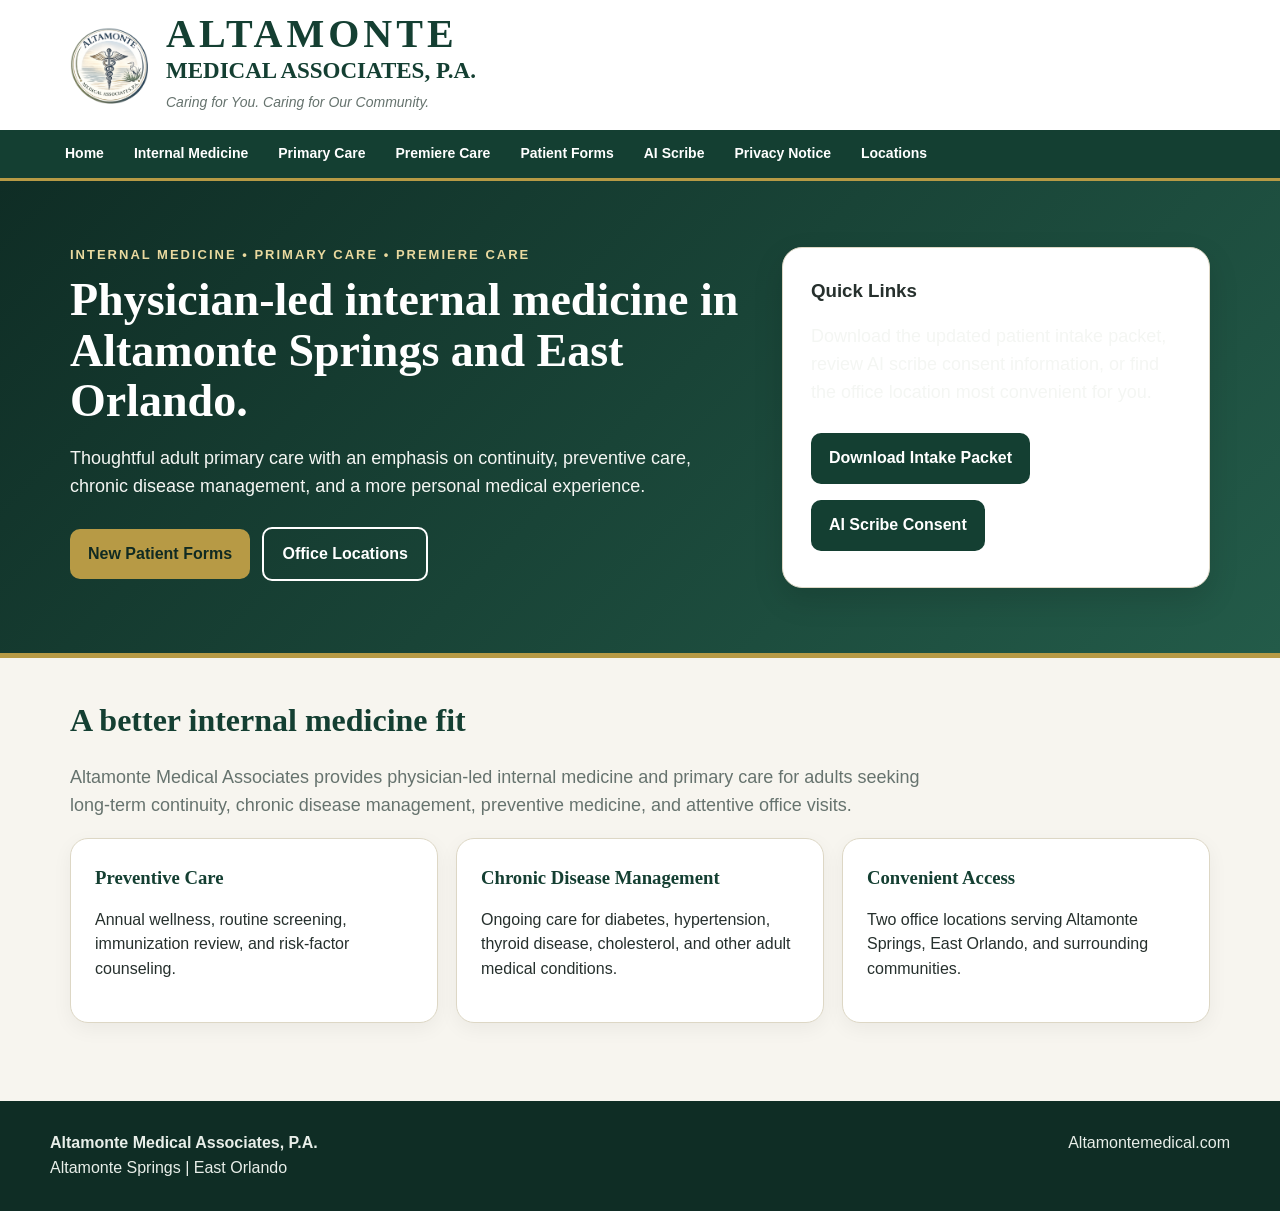
==== index.html @ 3f4cb109 "Add files via upload" ====
<!doctype html>
<html lang="en">
<head>
<meta charset="utf-8">
<meta name="viewport" content="width=device-width, initial-scale=1">
<title>Altamonte Medical Associates, P.A. | Internal Medicine & Primary Care</title>
<meta name="description" content="Altamonte Medical Associates, P.A. provides physician-led internal medicine and primary care in Altamonte Springs and East Orlando.">
<link rel="stylesheet" href="styles.css">
</head>
<body>
<header class="site-header">
  <div class="header-inner">
    <img src="logo.png" alt="Altamonte Medical Associates logo" class="logo">
    <div>
      <div class="brand-main">ALTAMONTE</div>
      <div class="brand-sub">MEDICAL ASSOCIATES, P.A.</div>
      <div class="tagline">Caring for You. Caring for Our Community.</div>
    </div>
    <button class="menu-toggle" aria-expanded="false">Menu</button>
  </div>
  <nav class="nav">
    <div class="nav-inner">
      <a href="index.html">Home</a>
      <a href="internal-medicine-orlando.html">Internal Medicine</a>
      <a href="primary-care-orlando.html">Primary Care</a>
      <a href="premiere-care-orlando.html">Premiere Care</a>
      <a href="intake-forms.html">Patient Forms</a>
      <a href="ai-scribe-consent.html">AI Scribe</a>
      <a href="notice-of-privacy.html">Privacy Notice</a>
      <a href="locations.html">Locations</a>
    </div>
  </nav>
</header>

<section class="hero">
  <div class="hero-inner">
    <div>
      <div class="kicker">Internal Medicine • Primary Care • Premiere Care</div>
      <h1>Physician-led internal medicine in Altamonte Springs and East Orlando.</h1>
      <p>Thoughtful adult primary care with an emphasis on continuity, preventive care, chronic disease management, and a more personal medical experience.</p>
      <a class="btn" href="intake-forms.html">New Patient Forms</a>
      <a class="btn outline" href="locations.html">Office Locations</a>
    </div>
    <div class="panel">
      <h3>Quick Links</h3>
      <p>Download the updated patient intake packet, review AI scribe consent information, or find the office location most convenient for you.</p>
      <a class="btn green" href="Altamonte_Medical_Associates_Intake_FINAL_8_Page_CLEAN_v5.pdf">Download Intake Packet</a>
      <a class="btn green" href="ai-scribe-consent.html">AI Scribe Consent</a>
    </div>
  </div>
</section>

<main class="container">
  <h2 class="section-title">A better internal medicine fit</h2>
  <p class="lead">Altamonte Medical Associates provides physician-led internal medicine and primary care for adults seeking long-term continuity, chronic disease management, preventive medicine, and attentive office visits.</p>
  <div class="grid">
    <div class="card"><h3>Preventive Care</h3><p>Annual wellness, routine screening, immunization review, and risk-factor counseling.</p></div>
    <div class="card"><h3>Chronic Disease Management</h3><p>Ongoing care for diabetes, hypertension, thyroid disease, cholesterol, and other adult medical conditions.</p></div>
    <div class="card"><h3>Convenient Access</h3><p>Two office locations serving Altamonte Springs, East Orlando, and surrounding communities.</p></div>
  </div>
</main>
<footer>
  <div class="footer-inner">
    <div><strong>Altamonte Medical Associates, P.A.</strong><br>Altamonte Springs | East Orlando</div>
    <div>Altamontemedical.com</div>
  </div>
</footer>
<script src="script.js"></script>
</body>
</html>
---- styles.css ----
:root{
  --green:#143f32;
  --green2:#0f2d25;
  --gold:#b79a45;
  --cream:#f7f5ef;
  --light:#fbfaf6;
  --text:#26302d;
  --muted:#66736e;
  --border:#ddd7c5;
}
*{box-sizing:border-box}
html{scroll-behavior:smooth}
body{
  margin:0;
  font-family:Arial, Helvetica, sans-serif;
  color:var(--text);
  background:var(--cream);
  line-height:1.55;
}
a{color:var(--green)}
.site-header{
  background:#fff;
  border-bottom:3px solid var(--gold);
  position:sticky;
  top:0;
  z-index:20;
}
.header-inner{
  max-width:1180px;
  margin:0 auto;
  padding:16px 20px;
  display:flex;
  align-items:center;
  gap:18px;
}
.logo{width:78px;height:78px;object-fit:contain;flex:0 0 auto}
.brand-main{
  font-family:Georgia,'Times New Roman',serif;
  color:var(--green);
  font-weight:700;
  letter-spacing:4px;
  font-size:40px;
  line-height:.92;
}
.brand-sub{
  font-family:Georgia,'Times New Roman',serif;
  color:var(--green);
  font-weight:700;
  font-size:23px;
}
.tagline{font-style:italic;color:var(--muted);font-size:14px;margin-top:4px}
.menu-toggle{
  margin-left:auto;
  border:2px solid var(--green);
  background:#fff;
  color:var(--green);
  border-radius:9px;
  padding:10px 14px;
  font-weight:700;
  display:none;
}
.nav{
  background:var(--green);
}
.nav-inner{
  max-width:1180px;
  margin:0 auto;
  display:flex;
  flex-wrap:wrap;
}
.nav a{
  color:#fff;
  text-decoration:none;
  padding:13px 15px;
  display:block;
  font-size:14px;
  font-weight:700;
}
.nav a:hover{background:#205646}
.hero{
  background:linear-gradient(135deg,var(--green2),#235b49);
  color:#fff;
  border-bottom:5px solid var(--gold);
}
.hero-inner{
  max-width:1180px;
  margin:0 auto;
  padding:64px 20px;
  display:grid;
  grid-template-columns:1.35fr .85fr;
  gap:32px;
  align-items:center;
}
.kicker{color:#e9d99f;text-transform:uppercase;letter-spacing:2px;font-weight:700;font-size:13px}
.hero h1{
  font-family:Georgia,'Times New Roman',serif;
  font-size:46px;
  line-height:1.1;
  margin:10px 0 16px;
}
.hero p{font-size:18px;color:#f4f6f3}
.panel{
  background:#fff;
  color:var(--text);
  border:1px solid var(--border);
  border-radius:20px;
  padding:28px;
  box-shadow:0 12px 30px rgba(0,0,0,.13);
}
.panel h3{margin-top:0}
.btn{
  display:inline-block;
  background:var(--gold);
  color:#102a22;
  padding:13px 18px;
  border-radius:10px;
  font-weight:800;
  text-decoration:none;
  margin:8px 8px 8px 0;
}
.btn.green{background:var(--green);color:#fff}
.btn.outline{background:transparent;border:2px solid #fff;color:#fff}
.btn.white{background:#fff;color:var(--green)}
.container{max-width:1180px;margin:0 auto;padding:38px 20px}
.section-title{
  font-family:Georgia,'Times New Roman',serif;
  color:var(--green);
  font-size:32px;
  margin:0 0 10px;
}
.lead{font-size:18px;color:var(--muted);max-width:850px}
.grid{display:grid;grid-template-columns:repeat(3,1fr);gap:18px}
.grid.two{grid-template-columns:repeat(2,1fr)}
.card{
  background:#fff;
  border:1px solid var(--border);
  border-radius:18px;
  padding:24px;
  box-shadow:0 6px 20px rgba(0,0,0,.05);
}
.card h3{
  font-family:Georgia,'Times New Roman',serif;
  color:var(--green);
  margin:0 0 10px;
}
.callout{
  border-left:5px solid var(--gold);
  background:#fffdf7;
  padding:18px 20px;
  border-radius:12px;
}
.location{
  background:#fff;
  border:1px solid var(--border);
  border-radius:18px;
  padding:24px;
}
.form-download{
  background:#fff;
  border:2px solid var(--gold);
  border-radius:20px;
  padding:28px;
  margin-top:22px;
}
footer{
  background:var(--green2);
  color:#e8eee9;
  padding:30px 20px;
  margin-top:40px;
}
.footer-inner{max-width:1180px;margin:0 auto;display:flex;justify-content:space-between;gap:18px;flex-wrap:wrap}
.small{font-size:13px;color:var(--muted)}
@media(max-width:850px){
  .menu-toggle{display:block}
  .nav{display:none}
  .nav.open{display:block}
  .nav-inner{display:block}
  .header-inner{align-items:flex-start}
  .logo{width:64px;height:64px}
  .brand-main{font-size:30px}
  .brand-sub{font-size:17px}
  .hero-inner{grid-template-columns:1fr;padding:42px 20px}
  .hero h1{font-size:35px}
  .grid,.grid.two{grid-template-columns:1fr}
}
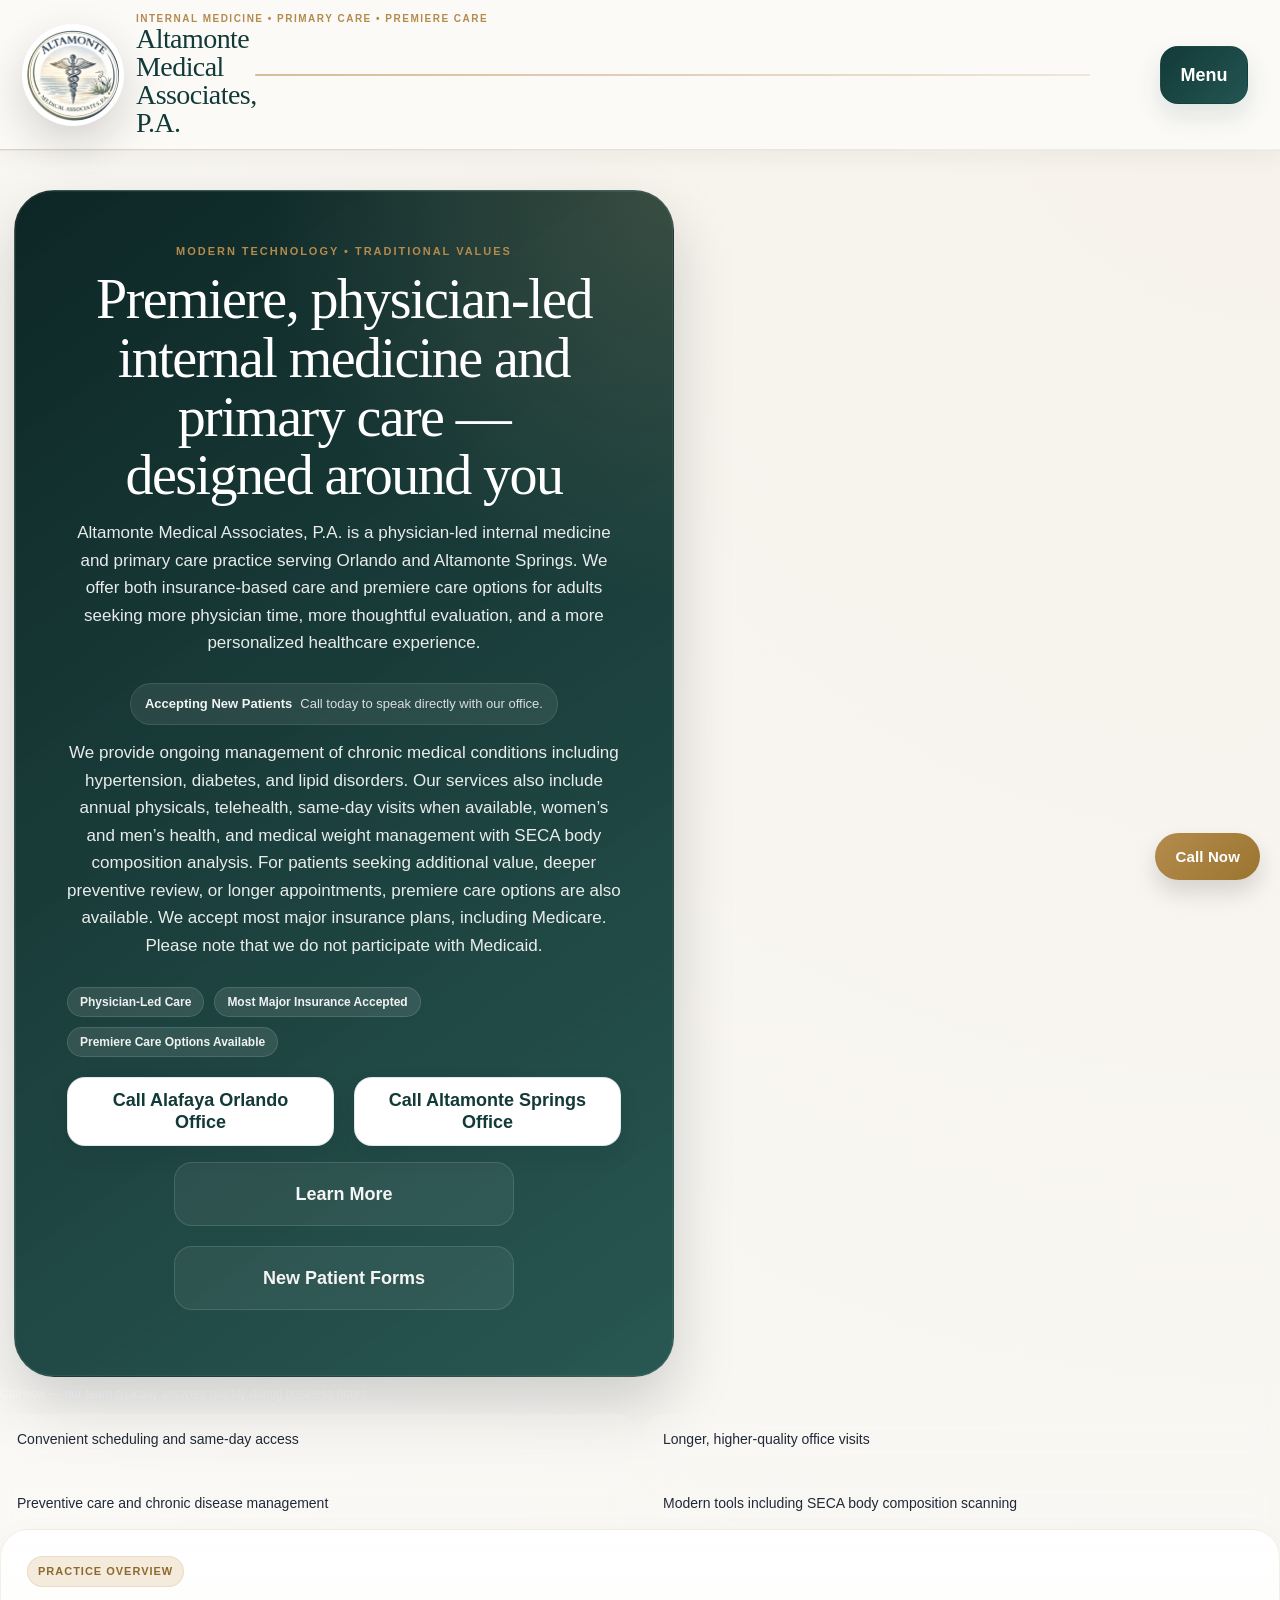
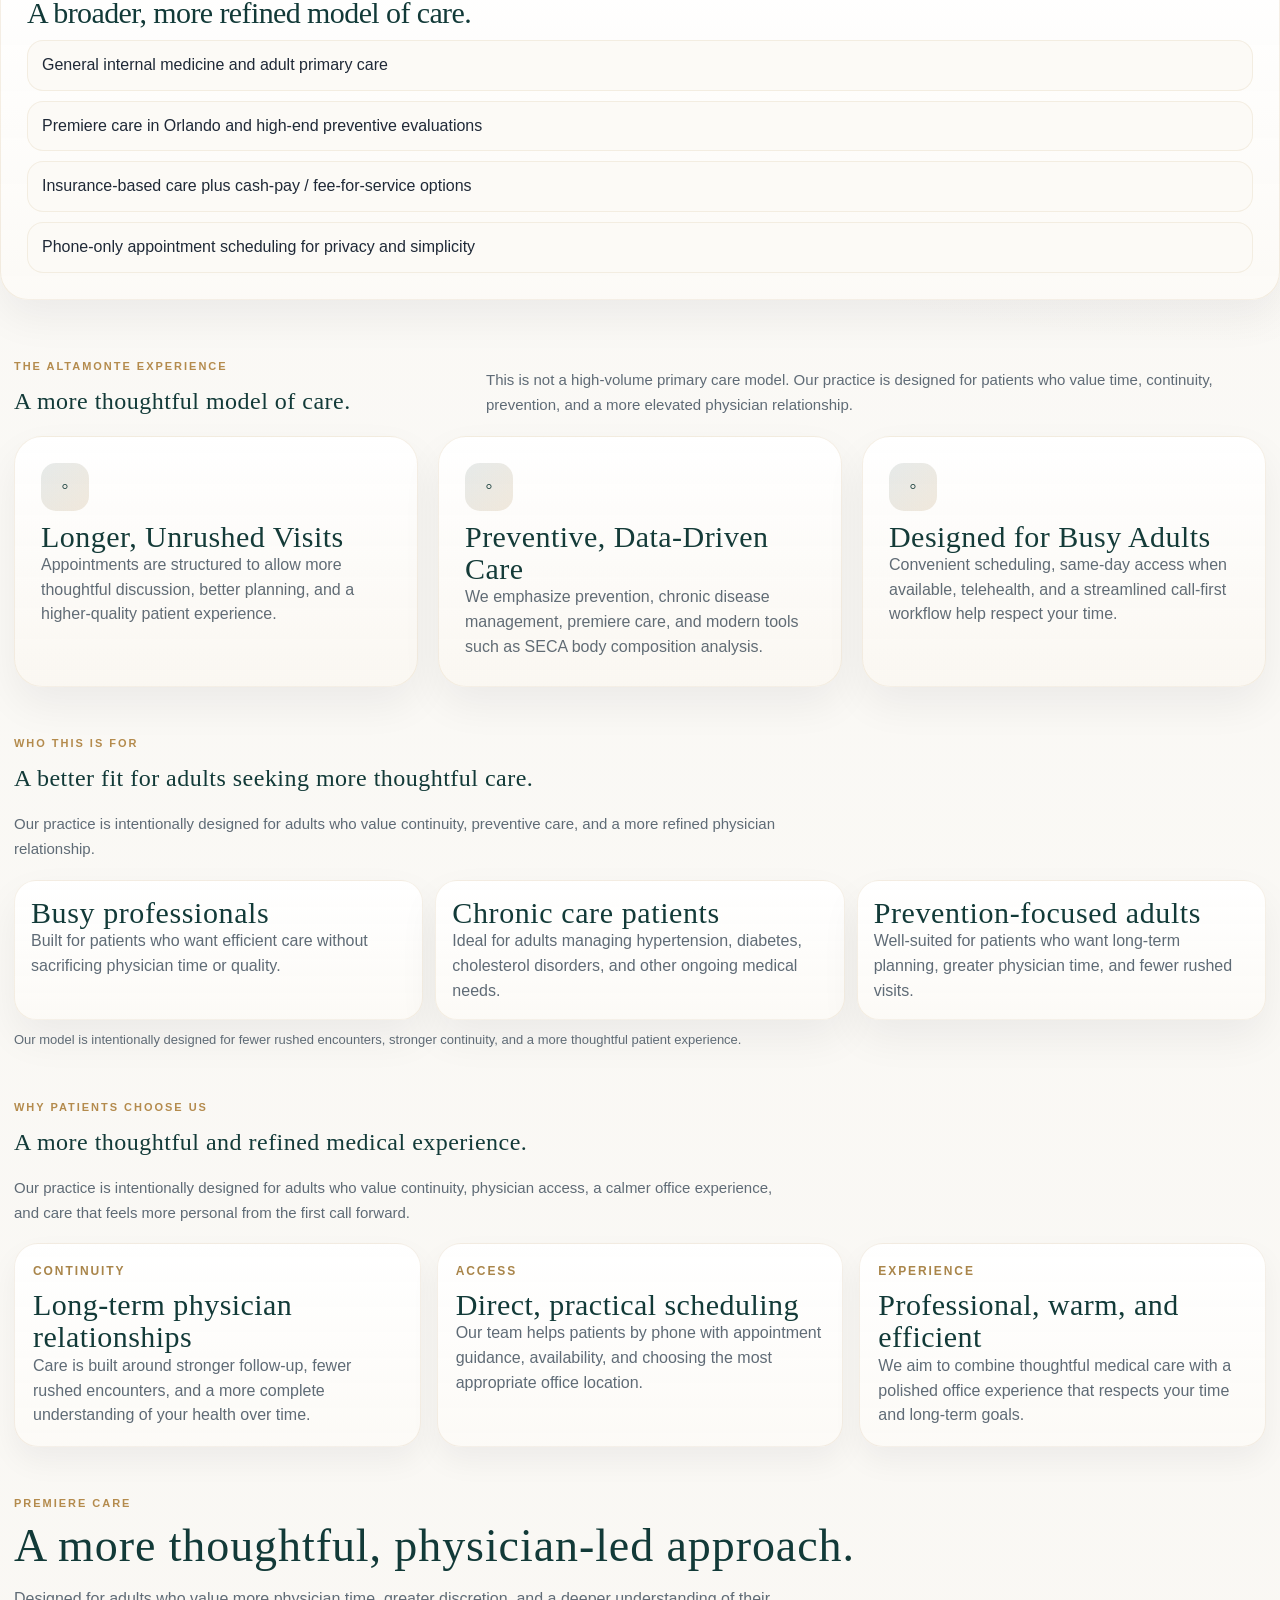
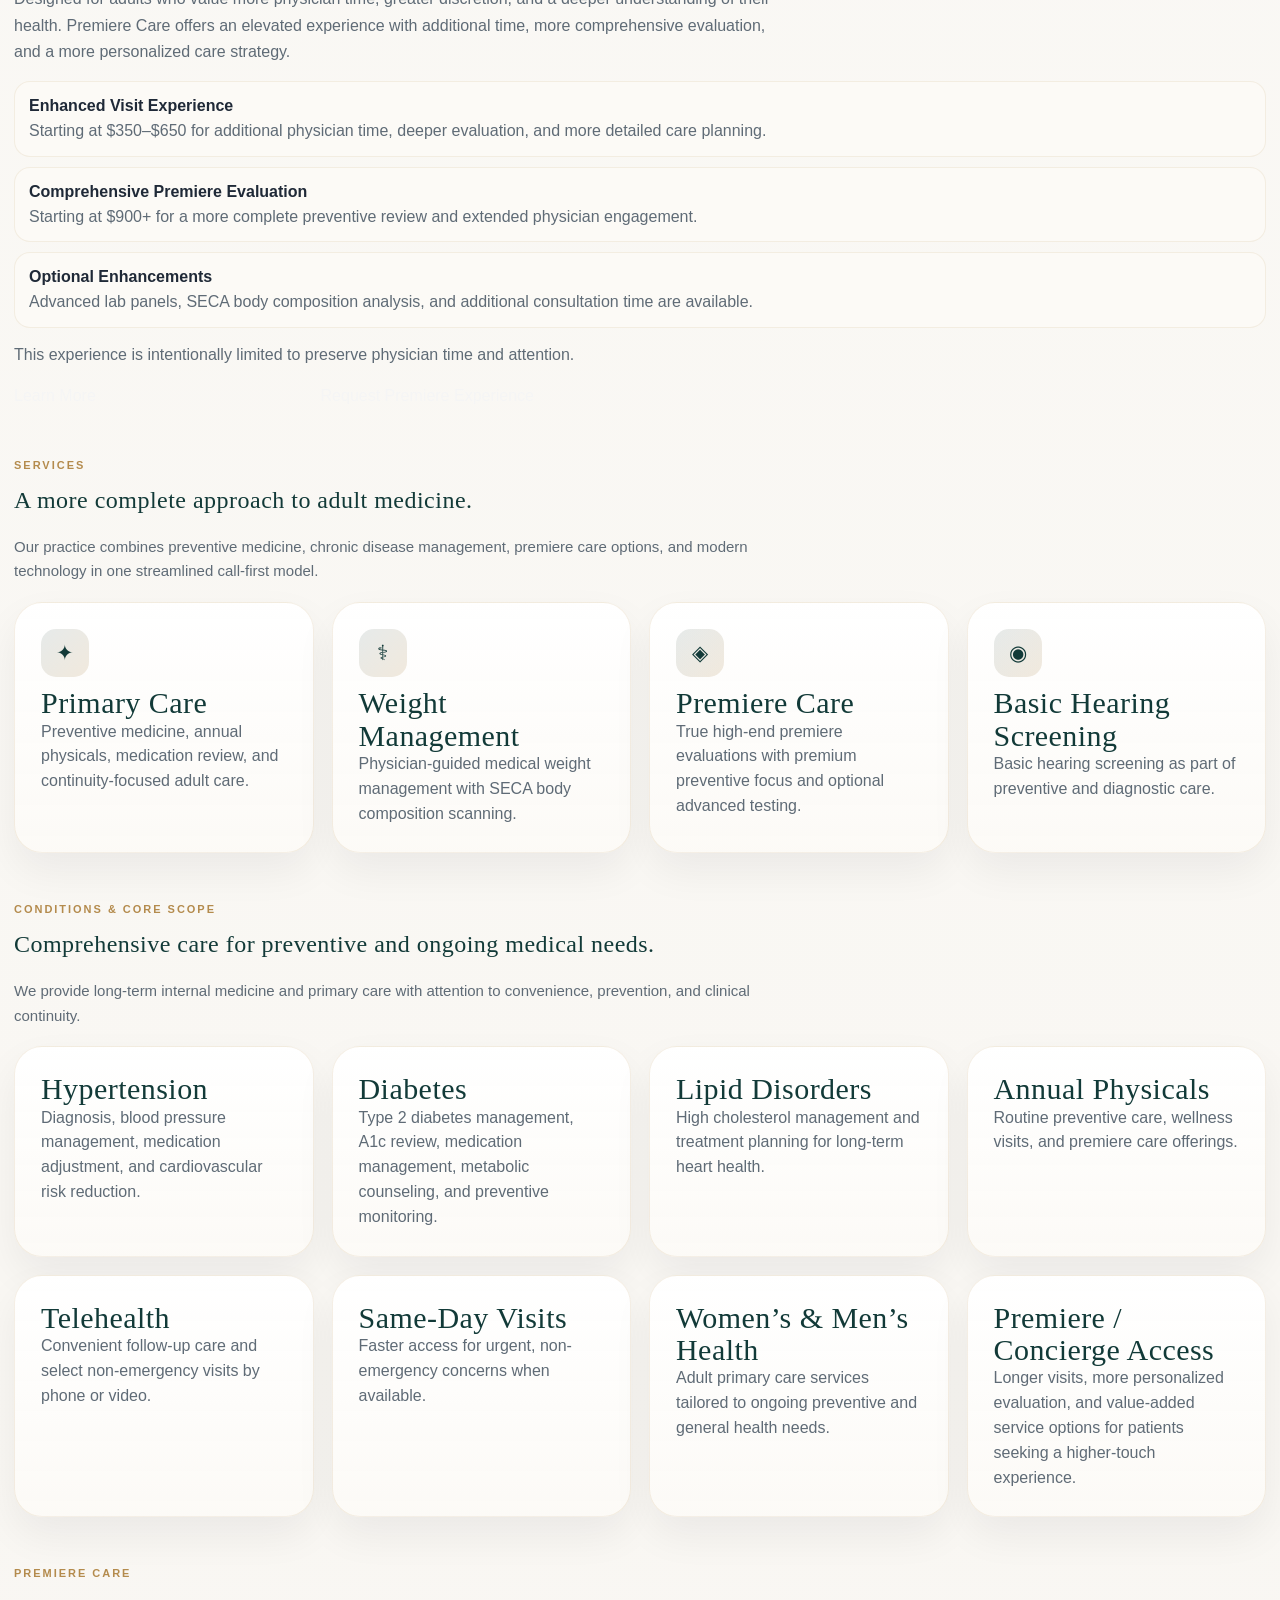
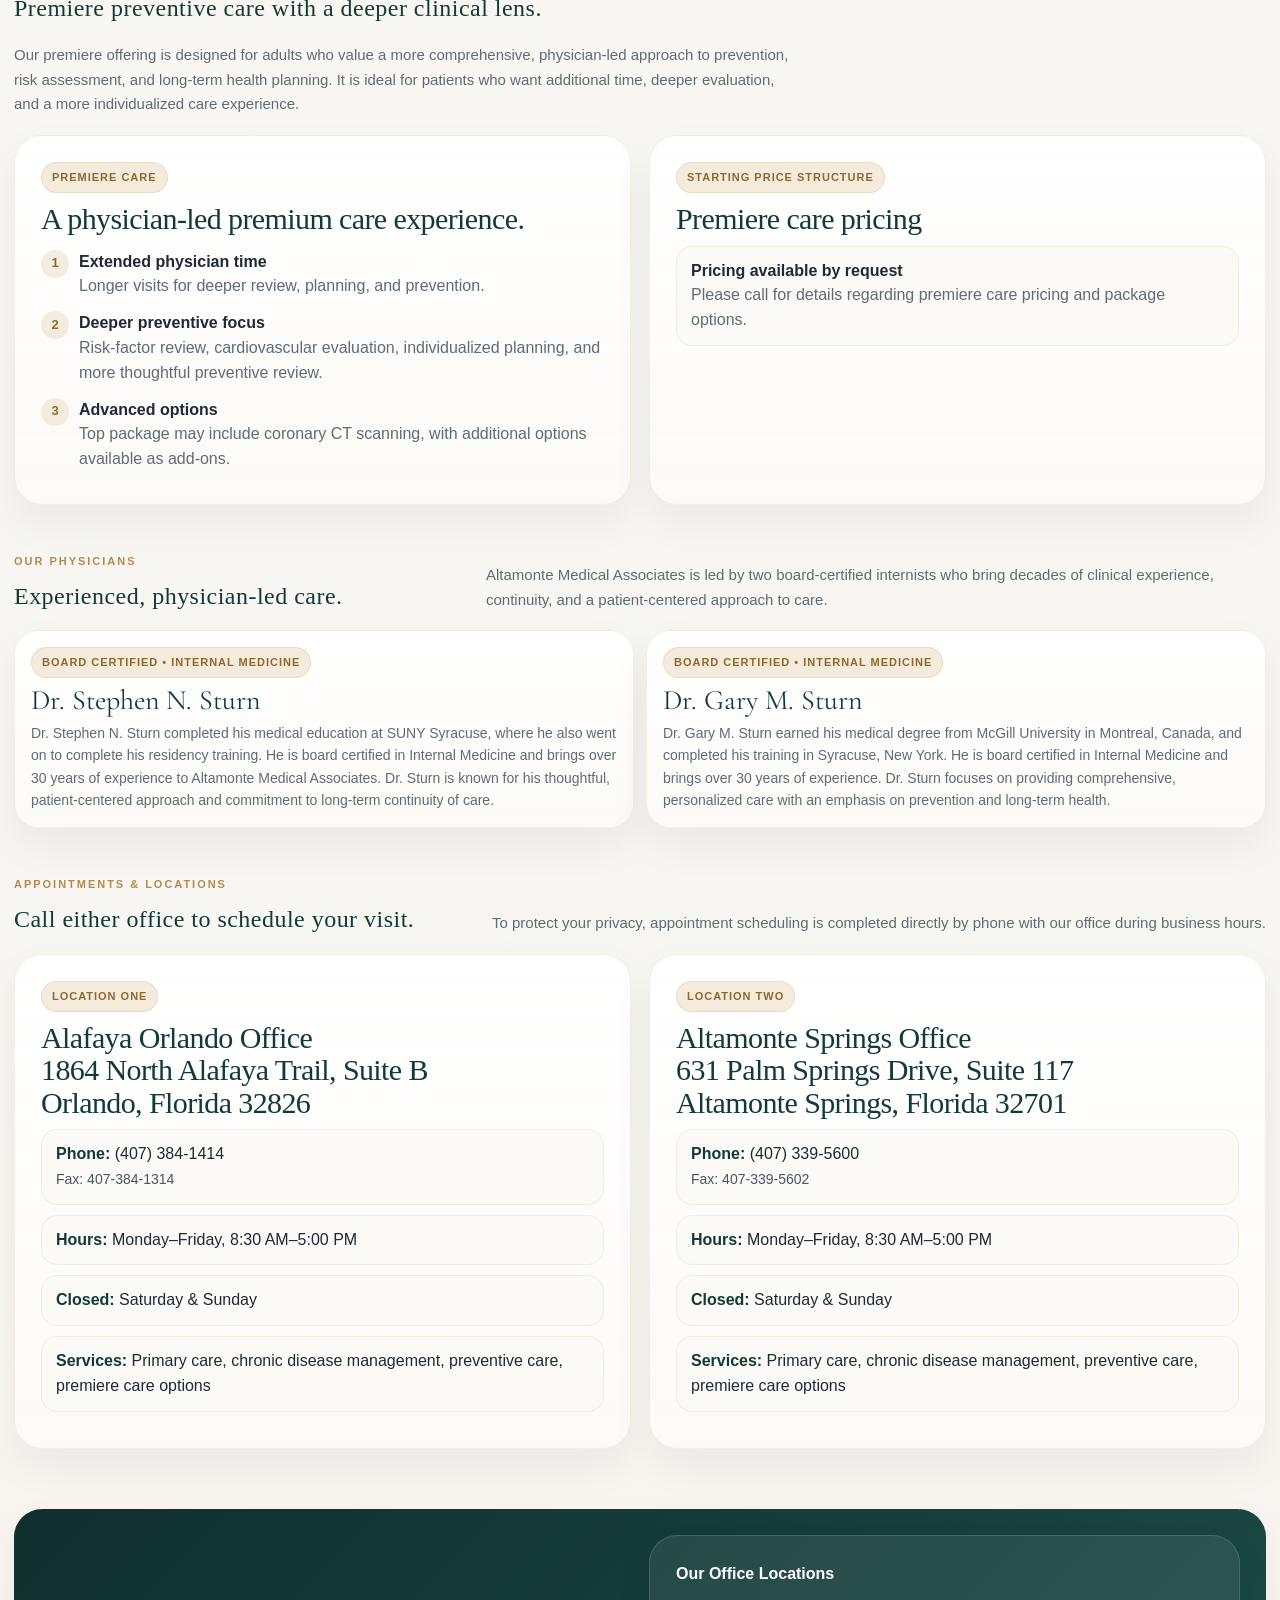
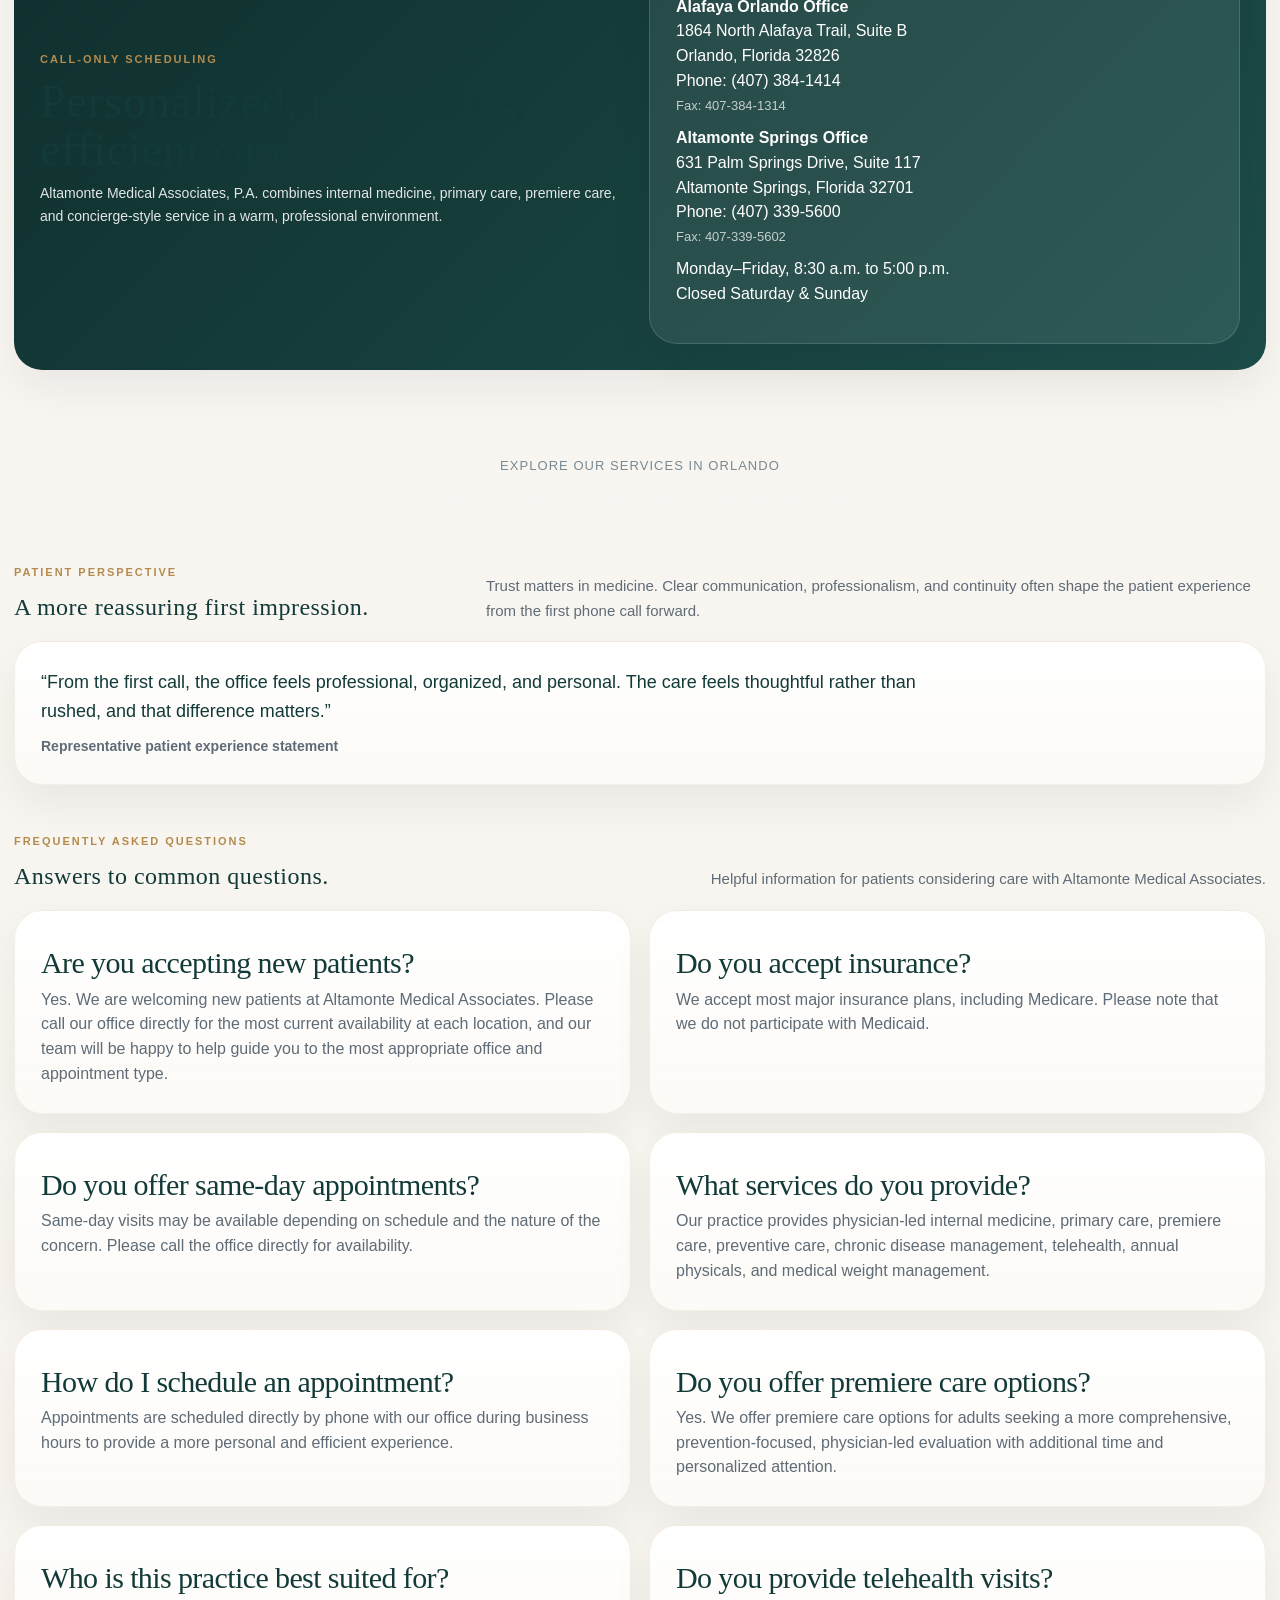
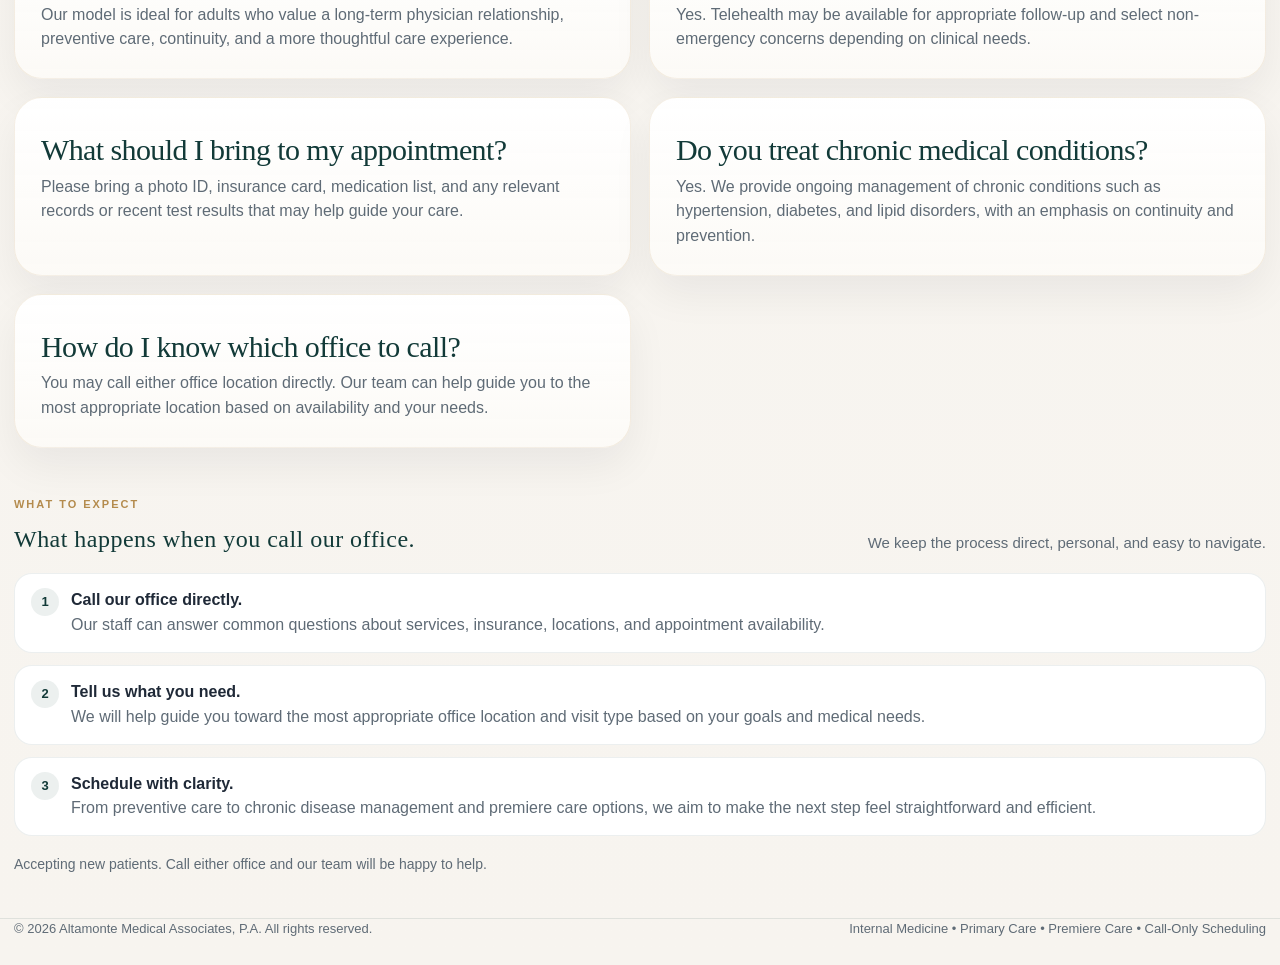
==== commit 6c45adc4: "Add files via upload" ====
--- a/index.html
+++ b/index.html
@@ -1,70 +1,4813 @@
-<!doctype html>
+<!DOCTYPE html>
 <html lang="en">
 <head>
-<meta charset="utf-8">
-<meta name="viewport" content="width=device-width, initial-scale=1">
-<title>Altamonte Medical Associates, P.A. | Internal Medicine & Primary Care</title>
-<meta name="description" content="Altamonte Medical Associates, P.A. provides physician-led internal medicine and primary care in Altamonte Springs and East Orlando.">
-<link rel="stylesheet" href="styles.css">
+  <meta charset="UTF-8" />
+  <meta name="viewport" content="width=device-width, initial-scale=1.0" />
+  <meta name="format-detection" content="telephone=yes">
+  <title>Altamonte Medical Associates | Internal Medicine & Primary Care Orlando</title>
+  <link rel="preconnect" href="https://fonts.googleapis.com">
+  <link rel="preconnect" href="https://fonts.gstatic.com" crossorigin>
+  
+  <link href="https://fonts.googleapis.com/css2?family=Cormorant+Garamond:wght@500;600;700&family=Inter:wght@400;500;600;700&display=swap" rel="stylesheet">
+  <style>
+    :root{
+      --deep:#123a38;
+      --deep2:#204f4b;
+      --gold:#b48b4d;
+      --bg:#f7f5f1;
+      --card:#ffffff;
+      --text:#1f2937;
+      --muted:#5f6b76;
+      --line:rgba(18,58,56,.10);
+      --shadow:0 16px 38px rgba(16,24,40,.08);
+    }
+    *{box-sizing:border-box}
+    html{scroll-behavior:smooth}
+    body{
+      padding-top: 118px !important;
+      padding-top: 118px;
+      margin:0 !important;
+      padding:0;
+      font-family:'Inter',Arial,sans-serif;
+      color:var(--text);
+      background:linear-gradient(180deg,#fbfaf7 0%,#f7f4ef 100%);
+      line-height:1.55;
+    }
+    .container{max-width:1220px;margin:0 auto;padding:0 20px}
+    h1,h2,h3{font-family:'Cormorant Garamond',serif;line-height:1.02;margin:0}
+    h1{font-size:52px;letter-spacing:-.03em}
+    h2{font-size:34px;color:var(--deep)}
+    h3{font-size:22px;color:var(--deep)}
+    .muted{color:var(--muted)}
+    .eyebrow{
+      color:var(--gold);
+      text-transform:uppercase;
+      letter-spacing:.18em;
+      font-size:11px;
+      font-weight:700;
+      margin-bottom:8px;
+    }
+
+@media (max-width:760px){
+
+}
+
+.top-hours-text{
+  color:#000000;
+  font-size:11px;
+  font-weight:700;
+  letter-spacing:.02em;
+}
+
+@media (max-width:760px){
+
+}
+
+    .nav{
+      position:fixed !important;
+      top:0 !important;
+      left:0 !important;
+      width:100% !important;
+      z-index:1000 !important;
+      margin:0 !important;
+      backdrop-filter:blur(12px);
+      background:rgba(251,250,247,.96);
+      border-bottom:1px solid rgba(18,58,56,.08);
+      box-shadow:0 8px 18px rgba(16,24,40,.04);
+    }
+    .nav-inner{
+      display:flex;
+      justify-content:space-between;
+      align-items:center;
+      gap:18px;
+      padding:16px 0;
+      transition:padding .22s ease;
+    }
+    .brand{display:flex;align-items:center;gap:12px;text-decoration:none;color:inherit}
+    .logo-wrap{
+      width:96px;height:96px;border-radius:50%;
+      background:#fff;padding:5px;box-shadow:0 18px 45px rgba(0,0,0,.16);
+      overflow:hidden;flex:0 0 auto;
+    }
+    .logo-wrap img{width:100%;height:100%;object-fit:cover;border-radius:50%}
+    .logo-fallback{
+      width:100%;height:100%;display:flex;align-items:center;justify-content:center;
+      border-radius:50%;background:linear-gradient(135deg,var(--deep),var(--deep2));color:#fff;
+      font-family:'Cormorant Garamond',serif;font-size:30px;font-weight:700;
+    }
+    .brand-copy{display:flex;flex-direction:column}
+    .brand-top{font-size:11px;text-transform:uppercase;letter-spacing:.16em;color:var(--gold);font-weight:700}
+    .brand-bottom{
+      font-family:'Cormorant Garamond',serif;
+      font-size:30px;
+      color:var(--deep);
+      font-weight:700;
+      line-height:1;
+      transition:font-size .22s ease, letter-spacing .22s ease;
+    }
+    .nav-links{display:flex;gap:18px;align-items:center;flex-wrap:wrap}
+    .nav-links a{color:var(--deep);text-decoration:none;font-size:14px;font-weight:600}
+
+    .btn{
+      display:inline-flex;align-items:center;justify-content:center;
+      border-radius:999px;padding:12px 18px;text-decoration:none;font-weight:700;
+      border:1px solid transparent
+    }
+    .btn-primary{
+      background:linear-gradient(135deg,var(--deep),var(--deep2));
+      color:#fff;box-shadow:0 12px 28px rgba(18,58,56,.16);
+    }
+    .btn-secondary{
+      color:var(--deep);background:#fffdf9;border-color:rgba(18,58,56,.10);
+    }
+
+    .hero{
+  padding:54px 0 24px;
+  margin-top: 0px;
+}
+    .hero-wrap{display:grid;grid-template-columns:1.15fr .85fr;gap:14px}
+    .hero-left{
+      background:linear-gradient(145deg,rgba(12,42,40,.99),rgba(26,74,70,.92));
+      color:#fff;border-radius:34px;padding:24px;position:relative;overflow:hidden;box-shadow:0 24px 60px rgba(0,0,0,.18)
+    }
+    .hero-copy{font-size:15px;color:rgba(255,255,255,.9);margin:12px 0}
+    .hero-points{display:grid;grid-template-columns:repeat(2,1fr);gap:8px;margin-top:10px}
+    .hero-point{
+      padding:9px 10px;border-radius:16px;background:rgba(255,255,255,.08);
+      border:1px solid rgba(255,255,255,.08);font-size:12px
+    }
+
+    .card,.panel{
+      background:linear-gradient(180deg,rgba(255,255,255,.98),rgba(252,250,246,.95));
+      border:1px solid rgba(180,139,77,.14);
+      border-radius:24px;padding:16px;box-shadow:var(--shadow)
+    }
+    .badge{
+      display:inline-flex;padding:6px 10px;border-radius:999px;background:#f4ebdc;color:#8e692e;
+      font-size:11px;font-weight:700;text-transform:uppercase;letter-spacing:.06em;border:1px solid rgba(180,139,77,.16)
+    }
+    .mini-title{font-family:'Cormorant Garamond',serif;font-size:24px;color:var(--deep);margin:8px 0}
+    .list{display:grid;gap:8px;margin-top:10px}
+    .list-item,.meta-row,.detail{
+      background:#fcfaf6;border:1px solid rgba(180,139,77,.12);border-radius:16px;padding:10px 12px
+    }
+
+    .section{padding:10px 0}
+    .section-head{display:flex;justify-content:space-between;align-items:end;gap:12px;flex-wrap:wrap;margin-bottom:10px}
+    .section-head p{margin:0;max-width:760px;color:var(--muted);font-size:14px}
+
+    .grid-4{display:grid;grid-template-columns:repeat(4,1fr);gap:12px}
+    .grid-2{display:grid;grid-template-columns:repeat(2,1fr);gap:12px}
+    .service-icon{
+      width:42px;height:42px;border-radius:14px;display:flex;align-items:center;justify-content:center;
+      background:linear-gradient(135deg,rgba(18,58,56,.10),rgba(180,139,77,.18));
+      color:var(--deep);font-size:19px;margin-bottom:10px
+    }
+    .feature{display:flex;gap:10px;align-items:flex-start;padding:6px 0}
+    .tick{
+      min-width:28px;height:28px;border-radius:50%;display:flex;align-items:center;justify-content:center;
+      background:rgba(180,139,77,.15);color:#916c2e;font-weight:800;font-size:13px
+    }
+
+    .cta{
+      margin:12px 0 16px;
+      background:linear-gradient(135deg,#0f2f2d,#1d4d49);
+      color:#fff;border-radius:28px;padding:18px;
+      display:grid;grid-template-columns:1fr 1fr;gap:12px;align-items:center
+    }
+    .cta h2{color:#fff}
+    .cta-box{
+      background:rgba(255,255,255,.08);border:1px solid rgba(255,255,255,.14);
+      border-radius:20px;padding:16px
+    }
+
+    .footer{padding:14px 0 18px;color:var(--muted);font-size:13px}
+    .footer-inner{border-top:1px solid rgba(18,58,56,.10);display:flex;justify-content:space-between;gap:10px;flex-wrap:wrap}
+
+    .floating-call-btn{
+      display:none;position:fixed;right:14px;bottom:14px;z-index:60;
+      background:linear-gradient(135deg,#123a38,#235552);color:#fff;text-decoration:none;
+      font-weight:700;padding:13px 16px;border-radius:999px;box-shadow:0 22px 42px rgba(0,0,0,.22)
+    }
+
+    @media (max-width: 900px){
+      .hero-wrap,.grid-4,.grid-2,.cta{grid-template-columns:1fr 1fr}
+      .grid-4 .card:last-child{grid-column:span 2}
+    }
+    @media (max-width: 760px){
+      body{
+        padding-top: 100px !important;
+      }
+
+      body{
+        padding-top: 100px;
+      }
+
+      .nav-links{display:none}
+    }
+
+      body{
+        
+      }
+
+.top-hours-text{
+  color:#ffffff;
+  font-size:11px;
+  font-weight:700;
+  letter-spacing:.02em;
+}
+
+@media (max-width:760px){
+
+}
+
+      .nav{
+  margin:0;
+  top:0;
+top:62px}
+      .container{padding:0 14px}
+      .nav-links{display:none}
+      .hero-wrap,.grid-4,.grid-2,.cta{grid-template-columns:1fr}
+      .grid-4 .card:last-child{grid-column:auto}
+      .logo-wrap{width:92px;height:92px}
+      .brand-bottom{font-size:18px;max-width:170px}
+      h1{font-size:28px}
+      h2{font-size:24px}
+      h3{font-size:20px}
+      .mini-title{font-size:20px}
+      .hero-left,.card,.panel,.cta,.cta-box{padding:14px}
+      .hero-points{grid-template-columns:1fr}
+      .btn{width:100%;padding:11px 14px}
+      .floating-call-btn{display:inline-flex;align-items:center;justify-content:center}
+    }
+
+.top-hours-text{
+  color:#ffffff;
+  font-size:11px;
+  font-weight:700;
+  letter-spacing:.02em;
+}
+
+@media (max-width:760px){
+
+}
+
+    .nav{
+  margin:0;
+  top:0;
+
+      background:rgba(251,250,247,.94);
+      box-shadow:0 10px 28px rgba(16,24,40,.04);
+    }
+    .brand-bottom{
+      font-size:30px;
+      letter-spacing:-.02em;
+    }
+    .hero-left{
+      background:
+        linear-gradient(145deg,rgba(11,38,37,.99),rgba(26,74,70,.92)),
+        radial-gradient(circle at top right, rgba(215,191,140,.16), transparent 32%);
+      border-radius:38px;
+      box-shadow:0 28px 72px rgba(8,18,20,.22);
+      border:1px solid rgba(255,255,255,.08);
+    }
+    .hero-left:after{
+      content:"";
+      position:absolute;
+      inset:0;
+      border-radius:38px;
+      border:1px solid rgba(255,255,255,.06);
+      pointer-events:none;
+    }
+    h1{
+      font-size:56px;
+      letter-spacing:-.04em;
+    }
+    h2{
+      font-size:36px;
+      letter-spacing:-.02em;
+    }
+    h3{
+      letter-spacing:-.01em;
+    }
+    .hero-copy{
+      font-size:15.5px;
+      line-height:1.55;
+    }
+    .hero-point{
+      background:rgba(255,255,255,.075);
+      border:1px solid rgba(255,255,255,.09);
+      backdrop-filter:blur(10px);
+    }
+    .card,.panel{
+      border-radius:26px;
+      box-shadow:0 18px 46px rgba(16,24,40,.06);
+    }
+    .mini-title{
+      font-size:25px;
+      letter-spacing:-.02em;
+    }
+    .badge{
+      letter-spacing:.09em;
+    }
+    .btn-primary{
+      box-shadow:0 14px 34px rgba(18,58,56,.18);
+    }
+    .cta{
+      border-radius:30px;
+      box-shadow:0 24px 54px rgba(8,18,20,.16);
+    }
+    .cta-box{
+      border-radius:22px;
+    }
+    .floating-call-btn{
+      background:linear-gradient(135deg,#123a38,#235552);
+      box-shadow:0 22px 42px rgba(0,0,0,.22);
+      border:1px solid rgba(255,255,255,.14);
+    }
+
+@media (max-width:760px){
+
+.top-hours-text{
+  color:#ffffff;
+  font-size:11px;
+  font-weight:700;
+  letter-spacing:.02em;
+}
+
+@media (max-width:760px){
+
+}
+
+}
+
+}
+
+@media (max-width:760px){
+
+.top-hours-text{
+  color:#ffffff;
+  font-size:11px;
+  font-weight:700;
+  letter-spacing:.02em;
+}
+
+@media (max-width:760px){
+
+}
+
+@media (max-width:760px){
+
+}
+
+  .top-address-right,
+
+  .top-hours-sub,
+  
+}
+
+.floating-call{
+  position:fixed;
+  bottom:18px;
+  right:18px;
+  display:flex;
+  flex-direction:column;
+  gap:8px;
+  z-index:999;
+}
+
+@media (max-width:760px){
+  
+}
+
+    @media (min-width: 1024px){
+      .container{max-width:1280px;}
+      .hero{padding:64px 0 30px;}
+      .hero-wrap{gap:28px;}
+      h1{font-size:74px;}
+      h2{font-size:46px;}
+      h3{font-size:30px;}
+      .hero-left{padding:48px;}
+      .card,.panel,.cta,.cta-box{padding:24px;}
+      .hero-copy{font-size:17px;max-width:800px;}
+      .hero-points{gap:12px;}
+      .hero-point{font-size:14px;padding:13px 16px;}
+      .grid-4,.grid-2,.location-box{gap:18px;}
+      .mini-title{font-size:30px;}
+      .nav-inner{padding:18px 0;}
+      .brand-bottom{font-size:32px;}
+      .logo{
+      width:86px;
+      height:86px;
+      border-radius:50%;
+      overflow:hidden;
+      background:#fff;
+      padding:5px;
+      box-shadow:0 14px 30px rgba(0,0,0,.12);
+      flex:0 0 auto;
+      transition:transform .22s ease, width .22s ease, height .22s ease, box-shadow .22s ease;
+      transform-origin:center center;
+    }
+      .section{padding:24px 0;}
+      .section-head{margin-bottom:18px;}
+      .section-head p{font-size:15px;}
+    }
+
+    @media (max-width: 760px){
+      .container{padding:0 16px;}
+      .hero{padding:34px 0 18px !important;margin-top:0 !important;}
+      .hero-wrap,.grid-4,.grid-2,.location-box,.cta{grid-template-columns:1fr !important;}
+      .hero-left,.card,.panel,.cta,.cta-box{padding:18px !important;border-radius:24px;}
+      h1{font-size:36px !important;line-height:1.03;}
+      h2{font-size:30px !important;}
+      h3{font-size:23px !important;}
+      .mini-title{font-size:22px !important;}
+      .hero-copy{font-size:15px !important;line-height:1.55;}
+      .hero-actions{gap:10px;margin:16px 0 14px;}
+      .hero-actions .btn,
+      .cta-box .btn{width:100%;min-height:46px;}
+      .hero-points{grid-template-columns:1fr !important;gap:10px;}
+      .hero-point{font-size:13px;padding:12px 14px;}
+      .section{padding:16px 0 !important;}
+      .section-head{gap:10px;margin-bottom:12px;}
+      .section-head p{font-size:14px;}
+      .list,.location-box,.grid-4,.grid-2{gap:12px;}
+      .list-item,.detail,.meta-row{padding:12px 13px;}
+      .nav-inner{padding:14px 0;}
+      .brand{gap:12px;}
+      .brand-bottom{font-size:19px;}
+      .brand-top{font-size:10px;line-height:1.3;}
+      .logo{width:76px;height:76px;}
+
+      .cta{margin:16px 0 20px;}
+      .footer{padding:16px 0 22px;}
+      .footer-inner{gap:8px;}
+    }
+
+    .meta-row strong{
+      color:#123a38;
+    }
+
+    @media (max-width:760px){
+      .btn-alafaya,
+      .btn-altamonte,
+      .call-option-alafaya,
+      
+    }
+
+    .grid-3{
+      display:grid;
+      grid-template-columns:repeat(3,minmax(0,1fr));
+      gap:16px;
+    }
+
+    body{
+      background:
+        radial-gradient(circle at top right, rgba(182,144,84,.08), transparent 22%),
+        linear-gradient(180deg,#fbfaf7 0%,#f7f4ef 100%) !important;
+    }
+
+    .hero-left{
+      background:
+        radial-gradient(circle at top right, rgba(215,191,140,.18), transparent 30%),
+        linear-gradient(145deg, rgba(10,36,35,.99), rgba(29,78,73,.95)) !important;
+    }
+
+    .hero-copy strong{
+      color:#fff;
+    }
+
+    .section-signature{
+      padding-top:10px;
+    }
+
+    .signature-grid .card-signature{
+      position:relative;
+      overflow:hidden;
+    }
+
+    .signature-grid .card-signature:after{
+      content:"";
+      position:absolute;
+      inset:0;
+      background:linear-gradient(180deg, rgba(255,255,255,0), rgba(182,144,84,.03));
+      pointer-events:none;
+    }
+
+    .reveal{
+      opacity:0;
+      transform:translateY(14px);
+      animation:fadeUp .7s ease forwards;
+    }
+    .reveal:nth-child(2){animation-delay:.08s;}
+    .reveal:nth-child(3){animation-delay:.16s;}
+
+    @keyframes fadeUp{
+      to{
+        opacity:1;
+        transform:translateY(0);
+      }
+    }
+
+    .btn{
+      transition:transform .18s ease, box-shadow .18s ease, border-color .18s ease, background .18s ease;
+    }
+
+    .btn:hover{
+      transform:translateY(-2px);
+    }
+
+    @keyframes softPulse{
+      0%,100%{box-shadow:0 8px 22px rgba(0,0,0,.18);}
+      50%{box-shadow:0 12px 26px rgba(18,58,56,.20);}
+    }
+
+    .call-helper{
+      display:block;
+      margin-top:8px;
+      color:rgba(255,255,255,.80);
+      font-size:12px;
+    }
+
+    @media (min-width: 1024px){
+      .hero{
+        padding:72px 0 34px;
+      }
+      .hero-wrap{
+        gap:30px;
+      }
+      .hero-left{
+        padding:52px;
+        border-radius:40px;
+      }
+      .hero-copy{
+        font-size:17px;
+        max-width:820px;
+      }
+      .grid-3{
+        gap:20px;
+      }
+      .card,.panel,.cta,.cta-box{
+        padding:26px;
+      }
+      .section{
+        padding:24px 0;
+      }
+      .section-head{
+        margin-bottom:18px;
+      }
+      .hero-point{
+        font-size:14px;
+        padding:14px 16px;
+      }
+    }
+
+    @media (max-width: 760px){
+      .grid-3{
+        grid-template-columns:1fr;
+        gap:12px;
+      }
+      .hero-left{
+        padding:20px !important;
+      }
+      .section-signature{
+        padding-top:4px;
+      }
+    }
+
+    .btn-call-white{
+      background:#ffffff !important;
+      color:#123a38 !important;
+      border:1px solid rgba(18,58,56,.10) !important;
+      box-shadow:0 8px 20px rgba(0,0,0,.10) !important;
+    }
+    .btn-call-white:hover{
+      background:#fffefb !important;
+      color:#123a38 !important;
+      border-color:rgba(18,58,56,.18) !important;
+      box-shadow:0 12px 24px rgba(0,0,0,.12) !important;
+    }
+
+    body.scrolled .nav{
+      background:rgba(251,250,247,.92);
+      box-shadow:0 12px 24px rgba(16,24,40,.06);
+    }
+    body.scrolled .nav-inner{
+      padding:10px 0;
+    }
+    body.scrolled .logo{
+      width:72px;
+      height:72px;
+      transform:scale(.94);
+      box-shadow:0 10px 22px rgba(0,0,0,.10);
+    }
+    body.scrolled .brand-bottom{
+      font-size:26px;
+      letter-spacing:-.01em;
+    }
+
+  50% { box-shadow: 0 14px 30px rgba(16,24,40,0.18), 0 0 20px 2px rgba(182,144,84,0.16); }
+}
+  70% { box-shadow: 0 0 0 10px rgba(212,175,55,0); }
+  100% { box-shadow: 0 0 0 0 rgba(212,175,55,0); }
+}
+
+.call-float {
+  animation: breatheGlow 4.8s ease-in-out infinite;
+  animation-delay: 2s;
+
+  animation: breatheGlow 4.8s ease-in-out infinite;
+  transition: transform 0.2s ease;
+}
+
+.call-float:hover {
+  transform: scale(1.06);
+}
+
+    @keyframes breatheGlow {
+      0%, 100% { box-shadow: 0 10px 24px rgba(16,24,40,0.16), 0 0 0 0 rgba(182,144,84,0.10); }
+      50% { box-shadow: 0 14px 30px rgba(16,24,40,0.18), 0 0 20px 2px rgba(182,144,84,0.16); }
+    }
+
+    .floating-call-menu{
+      position:fixed;
+      right:18px;
+      bottom:18px;
+      z-index:999;
+      display:flex;
+      flex-direction:column;
+      align-items:flex-end;
+      gap:8px;
+    }
+
+    .floating-call-toggle{
+      border:none;
+      border-radius:999px;
+      padding:15px 20px;
+      font-size:15px;
+      font-weight:800;
+      color:#ffffff;
+      cursor:pointer;
+      letter-spacing:.01em;
+      background:linear-gradient(135deg,#7a5d2a,#b08a36);
+      animation:breatheGlow 4.8s ease-in-out infinite;
+      transition:background .25s ease, box-shadow .25s ease, transform .2s ease;
+    }
+
+    .floating-call-toggle:hover{
+      transform:translateY(-1px);
+    }
+
+    .floating-call-options{
+      display:none;
+      flex-direction:column;
+      gap:8px;
+      align-items:flex-end;
+      min-width:250px;
+    }
+
+    .floating-call-options.open{
+      display:flex;
+    }
+
+    .call-option{
+      width:100%;
+      background:#ffffff;
+      color:#123a38;
+      padding:12px 16px;
+      border-radius:20px;
+      text-decoration:none;
+      border:1px solid rgba(18,58,56,.10);
+      box-shadow:0 10px 24px rgba(0,0,0,.14);
+      display:flex;
+      flex-direction:column;
+      gap:2px;
+      line-height:1.2;
+    }
+
+    .call-option:hover{
+      box-shadow:0 12px 28px rgba(0,0,0,.16);
+      transform:translateY(-1px);
+    }
+
+    .call-office-name{
+      font-size:13px;
+      font-weight:800;
+      color:#123a38;
+    }
+
+    .call-office-number{
+      font-size:12px;
+      font-weight:600;
+      color:#5f6b76;
+    }
+
+    @media (max-width:760px){
+      .floating-call-menu{
+        right:14px;
+        bottom:14px;
+      }
+      .floating-call-toggle{
+        padding:14px 18px;
+        font-size:14px;
+      }
+      .floating-call-options{
+        min-width:220px;
+      }
+      .call-option{
+        padding:11px 14px;
+      }
+    }
+
+    /* Elite laptop/desktop layer — mobile version preserved exactly */
+    @media (min-width: 1024px){
+      .container{
+        max-width:1280px !important;
+      }
+
+      .nav{
+        background:rgba(251,250,247,.96) !important;
+        box-shadow:0 10px 24px rgba(16,24,40,.05) !important;
+      }
+
+      .nav-inner{
+        padding:18px 0 !important;
+        gap:22px !important;
+        align-items:center !important;
+      }
+
+      .brand{
+        gap:14px !important;
+      }
+
+      .brand-top{
+        font-size:11px !important;
+        letter-spacing:.16em !important;
+        line-height:1.3 !important;
+      }
+
+      .brand-bottom{
+        font-size:32px !important;
+        line-height:1 !important;
+        letter-spacing:-.02em !important;
+      }
+
+      .logo{
+        width:92px !important;
+        height:92px !important;
+        padding:5px !important;
+        box-shadow:0 16px 34px rgba(0,0,0,.14) !important;
+      }
+
+      .hero{
+        padding:72px 0 34px !important;
+        margin-top:0 !important;
+      }
+
+      .hero-wrap{
+        grid-template-columns:1.08fr .92fr !important;
+        gap:30px !important;
+        align-items:stretch !important;
+      }
+
+      .hero-left{
+        padding:52px !important;
+        border-radius:40px !important;
+        box-shadow:0 28px 62px rgba(8,18,20,.18) !important;
+      }
+
+      h1{
+        font-size:74px !important;
+        line-height:1.02 !important;
+        letter-spacing:-.045em !important;
+      }
+
+      h2{
+        font-size:46px !important;
+        line-height:1.04 !important;
+      }
+
+      h3{
+        font-size:30px !important;
+        line-height:1.08 !important;
+      }
+
+      .mini-title{
+        font-size:30px !important;
+        line-height:1.08 !important;
+      }
+
+      .hero-copy{
+        font-size:17px !important;
+        line-height:1.62 !important;
+        max-width:820px !important;
+      }
+
+      .hero-points{
+        grid-template-columns:repeat(2,minmax(0,1fr)) !important;
+        gap:12px !important;
+      }
+
+      .hero-point{
+        font-size:14px !important;
+        padding:14px 16px !important;
+        border-radius:18px !important;
+      }
+
+      .section{
+        padding:24px 0 !important;
+      }
+
+      .section-head{
+        gap:18px !important;
+        margin-bottom:18px !important;
+      }
+
+      .section-head p{
+        font-size:15px !important;
+        max-width:780px !important;
+      }
+
+      .grid-4{
+        grid-template-columns:repeat(4,minmax(0,1fr)) !important;
+        gap:18px !important;
+      }
+
+      .grid-3{
+        grid-template-columns:repeat(3,minmax(0,1fr)) !important;
+        gap:20px !important;
+      }
+
+      .grid-2,
+      .location-box,
+      .cta{
+        grid-template-columns:repeat(2,minmax(0,1fr)) !important;
+        gap:18px !important;
+      }
+
+      .card,
+      .panel,
+      .cta,
+      .cta-box{
+        padding:26px !important;
+        border-radius:28px !important;
+      }
+
+      .list{
+        gap:10px !important;
+      }
+
+      .list-item,
+      .detail,
+      .meta-row{
+        padding:12px 14px !important;
+      }
+
+      .service-icon{
+        width:48px !important;
+        height:48px !important;
+        font-size:21px !important;
+        border-radius:15px !important;
+      }
+
+      .floating-call-menu{
+        right:20px !important;
+        bottom:20px !important;
+      }
+
+      .floating-call-toggle{
+        padding:15px 20px !important;
+        font-size:15px !important;
+      }
+
+      .floating-call-options{
+        min-width:250px !important;
+      }
+
+      .call-option{
+        padding:12px 16px !important;
+        font-size:14px !important;
+        border-radius:20px !important;
+      }
+
+      .footer{
+        padding:18px 0 26px !important;
+      }
+    }
+
+    @media (min-width: 1024px){
+      .nav{
+        background:rgba(251,250,247,.96) !important;
+        box-shadow:0 8px 18px rgba(16,24,40,.04) !important;
+      }
+
+      .nav-inner{
+        padding:12px 0 !important;
+        gap:16px !important;
+        align-items:center !important;
+      }
+
+      .nav-links{
+        display:flex !important;
+        gap:20px !important;
+        align-items:center !important;
+        justify-content:flex-end !important;
+        flex-wrap:nowrap !important;
+        margin-left:auto !important;
+      }
+
+      .nav-links a{
+        font-size:14px !important;
+        font-weight:600 !important;
+        white-space:nowrap !important;
+      }
+
+      .brand{
+        gap:12px !important;
+      }
+
+      .brand-top{
+        font-size:10px !important;
+        letter-spacing:.15em !important;
+      }
+
+      .brand-bottom{
+        font-size:28px !important;
+        line-height:1 !important;
+      }
+
+      .logo{
+        width:78px !important;
+        height:78px !important;
+        padding:4px !important;
+        box-shadow:0 12px 26px rgba(0,0,0,.12) !important;
+      }
+    }
+
+    @media (max-width: 760px){
+      body.scrolled .nav-inner{
+        padding:10px 0 !important;
+      }
+      body.scrolled .logo{
+        width:58px !important;
+        height:58px !important;
+        transform:scale(.94) !important;
+      }
+      body.scrolled .brand-bottom{
+        font-size:16px !important;
+      }
+      body.scrolled .brand-top{
+        font-size:8px !important;
+      }
+    }
+
+@media (max-width:760px){
+  .location-box .btn,
+  .location-box a.btn,
+  .cta-box .btn{
+    width:100% !important;
+    max-width:100% !important;
+    display:flex !important;
+    justify-content:center !important;
+    align-items:center !important;
+    text-align:center !important;
+    padding:14px 16px !important;
+    min-height:52px !important;
+    box-sizing:border-box !important;
+  }
+
+  .location-box .btn span,
+  .location-box a.btn span{
+    width:100% !important;
+    text-align:center !important;
+  }
+}
+
+@media (max-width:760px){
+  .location-box .btn{
+    min-height:52px !important;
+    height:52px !important;
+  }
+}
+
+@media (max-width:760px){
+  .cta-box .btn{
+    width:100% !important;
+    max-width:100% !important;
+    min-height:52px !important;
+    height:52px !important;
+    display:flex !important;
+    align-items:center !important;
+    justify-content:center !important;
+    box-sizing:border-box !important;
+    text-align:center !important;
+    white-space:nowrap !important;
+    font-size:13px !important;
+    line-height:1 !important;
+    padding:0 12px !important;
+  }
+}
+
+@media (min-width:1024px){
+  html{
+    scroll-padding-top: 110px;
+  }
+
+  .nav{
+    transition: background .25s ease, box-shadow .25s ease, transform .25s ease;
+    will-change: background, box-shadow, transform;
+  }
+
+  .nav-inner{
+    transition: padding .25s ease, gap .25s ease;
+    will-change: padding, gap;
+  }
+
+  .logo{
+    transition: width .25s ease, height .25s ease, transform .25s ease, box-shadow .25s ease;
+    will-change: width, height, transform, box-shadow;
+  }
+
+  .brand-bottom{
+    transition: font-size .25s ease, letter-spacing .25s ease;
+    will-change: font-size, letter-spacing;
+  }
+
+  .brand-top{
+    transition: font-size .25s ease, letter-spacing .25s ease;
+    will-change: font-size, letter-spacing;
+  }
+
+  .nav-links{
+    margin-right:42px !important;
+  }
+
+  .hero-left h1{
+    font-size:56px !important;
+    line-height:1.05 !important;
+    letter-spacing:-.028em !important;
+  }
+
+  body.scrolled .nav{
+    background:rgba(251,250,247,.90) !important;
+    box-shadow:0 12px 28px rgba(16,24,40,.08) !important;
+  }
+
+  body.scrolled .nav-inner{
+    padding:8px 0 !important;
+    gap:12px !important;
+  }
+
+  body.scrolled .logo{
+    width:70px !important;
+    height:70px !important;
+    transform:scale(.94) !important;
+    box-shadow:0 10px 20px rgba(0,0,0,.10) !important;
+  }
+
+  body.scrolled .brand-bottom{
+    font-size:24px !important;
+    letter-spacing:-.01em !important;
+  }
+
+  body.scrolled .brand-top{
+    font-size:9px !important;
+    letter-spacing:.12em !important;
+  }
+
+  section[id]{
+    scroll-margin-top: 112px;
+  }
+}
+
+    .fax-row{
+      color:#7a858f;
+      font-size:13px;
+      font-weight:500;
+    }
+    .fax-link{
+      color:#7a858f;
+      text-decoration:none;
+    }
+    .fax-link:hover{
+      color:#5f6b76;
+      text-decoration:underline;
+    }
+
+@media (max-width:760px){
+  .fax-row{
+    font-size:12px !important;
+    color:#7a858f !important;
+    line-height:1.4 !important;
+  }
+  .fax-link{
+    color:#7a858f !important;
+    text-decoration:none !important;
+    word-break:break-word;
+  }
+}
+
+.fax-enhanced{
+  font-size:14px;
+  color:#5f6b76;
+  font-weight:500;
+}
+
+.cta-box .fax-enhanced{
+  color:#55616b !important;
+  font-size:14px !important;
+}
+
+.cta-box .meta-row{
+  display:flex;
+  flex-direction:column;
+  align-items:flex-start;
+}
+
+.cta-box .fax-enhanced{
+  color:#404a54 !important;
+  font-size:14px !important;
+  margin-top:2px;
+  display:block;
+}
+
+.cta-box .fax-bottom{
+  display:block;
+  font-size:13px;
+  color:rgba(255,255,255,0.72) !important;
+  font-weight:500;
+  margin-top:2px;
+}
+
+    /* SEO Internal Links */
+    .seo-links-section{
+      padding:32px 16px;
+      text-align:center;
+      background:transparent;
+    }
+    .seo-links-label{
+      font-size:13px;
+      letter-spacing:.08em;
+      text-transform:uppercase;
+      color:#7a8a92;
+      margin-bottom:10px;
+    }
+    .seo-links-grid{
+      display:flex;
+      justify-content:center;
+      flex-wrap:wrap;
+      gap:14px;
+    }
+    .seo-links-grid a{
+      font-size:14px;
+      font-weight:600;
+      color:#123a38;
+      text-decoration:none;
+      transition:opacity .2s ease;
+    }
+    .seo-links-grid a:hover{
+      opacity:.7;
+    }
+    @media (max-width:760px){
+      .seo-links-section{
+        padding:24px 14px;
+      }
+      .seo-links-grid{
+        gap:10px;
+        flex-direction:column;
+        align-items:center;
+      }
+      .seo-links-grid a{
+        font-size:14px;
+      }
+    }
+
+  </style>
+
+  <meta name="description" content="Physician-led internal medicine and primary care in Orlando and Altamonte Springs. Premiere care, preventive care, and same-day appointments available.">
+  <meta name="keywords" content="internal medicine Orlando, primary care Orlando, primary care Altamonte Springs, internal medicine Altamonte Springs, premiere care Orlando, premiere care Orlando, physician-led primary care Orlando, preventive care Orlando">
+  <meta name="robots" content="index, follow, max-image-preview:large">
+  <meta property="og:type" content="website">
+  <meta property="og:title" content="Altamonte Medical Associates | Internal Medicine & Primary Care Orlando">
+  <meta property="og:description" content="Physician-led internal medicine and primary care in Orlando and Altamonte Springs. Premiere care, preventive care, and same-day appointments available.">
+  <meta property="og:site_name" content="Altamonte Medical Associates">
+  <meta name="twitter:card" content="summary_large_image">
+  <meta name="twitter:title" content="Altamonte Medical Associates | Internal Medicine & Primary Care Orlando">
+  <meta name="twitter:description" content="Physician-led internal medicine and primary care in Orlando and Altamonte Springs. Premiere care, preventive care, and same-day appointments available.">
+  <!-- Replace with your live domain once connected: <link rel="canonical" href="https://yourdomain.com/"> -->
+
+<style>
+/* Final polish: slightly reduced hero headline, tighter rhythm, subtle reveal animations */
+.hero-left h1{
+  font-size:48px !important;
+  line-height:1.06 !important;
+  letter-spacing:-.025em !important;
+}
+.section{
+  padding:8px 0 !important;
+}
+.hero{
+  padding:46px 0 20px !important;
+}
+.section-head{
+  margin-bottom:8px !important;
+}
+.card,.panel,.cta,.cta-box{
+  box-shadow:0 14px 34px rgba(16,24,40,.06) !important;
+}
+.reveal-up{
+  opacity:0;
+  transform:translateY(14px);
+  transition:opacity .6s ease, transform .6s ease;
+}
+.reveal-up.is-visible{
+  opacity:1;
+  transform:translateY(0);
+}
+@media (min-width:1024px){
+  .hero-left h1{
+    font-size:52px !important;
+    line-height:1.05 !important;
+    letter-spacing:-.03em !important;
+  }
+  .section{
+    padding:10px 0 !important;
+  }
+}
+@media (max-width:760px){
+  .hero-left h1{
+    font-size:30px !important;
+    line-height:1.06 !important;
+    letter-spacing:-.02em !important;
+  }
+  .hero{
+    padding:26px 0 14px !important;
+  }
+  .section{
+    padding:10px 0 !important;
+  }
+}
+</style>
+
+<style>
+/* Major optimization layer: trust signals + ideal-fit section + refined conversion details */
+.trust-row{
+  display:flex;
+  flex-wrap:wrap;
+  gap:8px;
+  margin:12px 0 10px;
+}
+.trust-pill{
+  display:inline-flex;
+  align-items:center;
+  gap:6px;
+  padding:8px 12px;
+  border-radius:999px;
+  background:rgba(255,255,255,.08);
+  border:1px solid rgba(255,255,255,.10);
+  color:rgba(255,255,255,.92);
+  font-size:12px;
+  font-weight:600;
+  line-height:1;
+}
+.fit-grid{
+  display:grid;
+  grid-template-columns:repeat(3,minmax(0,1fr));
+  gap:12px;
+}
+.fit-card{
+  background:linear-gradient(180deg,rgba(255,255,255,.98),rgba(252,250,246,.95));
+  border:1px solid rgba(180,139,77,.12);
+  border-radius:22px;
+  padding:16px;
+  box-shadow:0 14px 30px rgba(16,24,40,.05);
+}
+.fit-card h3{
+  margin-bottom:6px;
+}
+.soft-authority{
+  margin-top:10px;
+  font-size:13px;
+  color:var(--muted);
+}
+.return-link{
+  display:inline-flex;
+  align-items:center;
+  gap:6px;
+}
+.return-link:before{
+  content:"←";
+  font-size:14px;
+  line-height:1;
+}
+@media (max-width:760px){
+  .trust-row{
+    gap:8px;
+    margin:12px 0 10px;
+  }
+  .trust-pill{
+    font-size:11px;
+    padding:8px 10px;
+  }
+  .fit-grid{
+    grid-template-columns:1fr;
+  }
+}
+</style>
+
+<style>
+/* Physicians section */
+.physicians-grid{
+  display:grid;
+  grid-template-columns:repeat(2,minmax(0,1fr));
+  gap:12px;
+}
+.physician-card{
+  background:linear-gradient(180deg,rgba(255,255,255,.98),rgba(252,250,246,.95));
+  border:1px solid rgba(180,139,77,.14);
+  border-radius:24px;
+  padding:16px;
+  box-shadow:var(--shadow);
+}
+.physician-name{
+  font-family:'Cormorant Garamond',serif;
+  font-size:28px;
+  color:var(--deep);
+  margin:8px 0 6px;
+  line-height:1.05;
+}
+.physician-copy{
+  color:var(--muted);
+  font-size:14px;
+  line-height:1.6;
+}
+@media (max-width:760px){
+  .physicians-grid{
+    grid-template-columns:1fr;
+    gap:12px;
+  }
+  .physician-card{
+    padding:16px !important;
+  }
+  .physician-name{
+    font-size:24px;
+  }
+  .physician-copy{
+    font-size:14px;
+  }
+}
+</style>
+
+<style>
+/* Mobile menu + streamlined quick access (mobile only) */
+.menu-toggle{
+  display:none;
+  border:1px solid rgba(18,58,56,.10);
+  background:#fffdf9;
+  color:#123a38;
+  border-radius:12px;
+  padding:10px 12px;
+  font-size:14px;
+  font-weight:700;
+  line-height:1;
+  box-shadow:0 8px 18px rgba(16,24,40,.05);
+}
+.mobile-menu{
+  display:none;
+}
+@media (max-width:760px){
+  .menu-toggle{
+    display:inline-flex !important;
+    align-items:center;
+    justify-content:center;
+    min-width:46px;
+    min-height:42px;
+    margin-left:auto;
+  }
+  .mobile-menu{
+    position:fixed;
+    top:88px;
+    left:14px;
+    right:14px;
+    z-index:1001;
+    display:block;
+    opacity:0;
+    transform:translateY(-10px);
+    pointer-events:none;
+    transition:opacity .22s ease, transform .22s ease;
+  }
+  .mobile-menu.open{
+    opacity:1;
+    transform:translateY(0);
+    pointer-events:auto;
+  }
+  .mobile-menu-panel{
+    background:rgba(255,255,255,.98);
+    border:1px solid rgba(18,58,56,.08);
+    border-radius:20px;
+    box-shadow:0 18px 38px rgba(16,24,40,.10);
+    overflow:hidden;
+    backdrop-filter:blur(10px);
+  }
+  .mobile-menu-links{
+    display:grid;
+    gap:0;
+  }
+  .mobile-menu-links a{
+    display:block;
+    padding:14px 16px;
+    color:#123a38;
+    text-decoration:none;
+    font-size:15px;
+    font-weight:600;
+    border-bottom:1px solid rgba(18,58,56,.07);
+  }
+  .mobile-menu-links a:last-child{
+    border-bottom:none;
+  }
+  .mobile-menu-links .menu-subtle{
+    color:#5f6b76;
+    font-weight:500;
+  }
+  .mobile-menu-cta{
+    display:grid;
+    gap:10px;
+    padding:14px 16px 16px;
+    background:linear-gradient(180deg,rgba(250,248,244,.92),rgba(255,255,255,.98));
+    border-top:1px solid rgba(18,58,56,.07);
+  }
+  .mobile-menu-cta a{
+    display:flex;
+    align-items:center;
+    justify-content:center;
+    min-height:46px;
+    border-radius:999px;
+    text-decoration:none;
+    font-size:14px;
+    font-weight:700;
+  }
+  .mobile-menu-cta .call-white{
+    background:#fff;
+    color:#123a38;
+    border:1px solid rgba(18,58,56,.10);
+  }
+  .mobile-menu-cta .call-dark{
+    background:linear-gradient(135deg,#123a38,#235552);
+    color:#fff;
+    box-shadow:0 12px 26px rgba(18,58,56,.14);
+  }
+}
+</style>
+
+<style>
+/* Desktop dropdown menu matching mobile behavior */
+@media (min-width:761px){
+  .menu-toggle{
+    display:inline-flex !important;
+    align-items:center;
+    justify-content:center;
+    min-width:52px;
+    min-height:44px;
+    margin-left:12px;
+  }
+  .mobile-menu{
+    position:fixed;
+    top:96px;
+    right:22px;
+    left:auto;
+    width:360px;
+    z-index:1001;
+    display:block;
+    opacity:0;
+    transform:translateY(-10px);
+    pointer-events:none;
+    transition:opacity .22s ease, transform .22s ease;
+  }
+  .mobile-menu.open{
+    opacity:1;
+    transform:translateY(0);
+    pointer-events:auto;
+  }
+  .mobile-menu-panel{
+    background:rgba(255,255,255,.98);
+    border:1px solid rgba(18,58,56,.08);
+    border-radius:20px;
+    box-shadow:0 18px 38px rgba(16,24,40,.10);
+    overflow:hidden;
+    backdrop-filter:blur(10px);
+  }
+}
+</style>
+
+<style>
+/* Force desktop menu button + dropdown to appear and work like mobile */
+@media (min-width:761px){
+  .menu-toggle{
+    display:inline-flex !important;
+    align-items:center !important;
+    justify-content:center !important;
+    min-width:54px !important;
+    min-height:44px !important;
+    margin-left:12px !important;
+  }
+  .mobile-menu{
+    position:fixed !important;
+    top:96px !important;
+    right:22px !important;
+    left:auto !important;
+    width:380px !important;
+    z-index:1001 !important;
+    display:block !important;
+    opacity:0 !important;
+    transform:translateY(-10px) !important;
+    pointer-events:none !important;
+    transition:opacity .22s ease, transform .22s ease !important;
+  }
+  .mobile-menu.open{
+    opacity:1 !important;
+    transform:translateY(0) !important;
+    pointer-events:auto !important;
+  }
+  .mobile-menu-panel{
+    background:rgba(255,255,255,.98) !important;
+    border:1px solid rgba(18,58,56,.08) !important;
+    border-radius:20px !important;
+    box-shadow:0 18px 38px rgba(16,24,40,.10) !important;
+    overflow:hidden !important;
+    backdrop-filter:blur(10px) !important;
+  }
+  .mobile-menu-links a{
+    display:block !important;
+    padding:14px 16px !important;
+    color:#123a38 !important;
+    text-decoration:none !important;
+    font-size:15px !important;
+    font-weight:600 !important;
+    border-bottom:1px solid rgba(18,58,56,.07) !important;
+  }
+  .mobile-menu-cta{
+    display:grid !important;
+    gap:10px !important;
+    padding:14px 16px 16px !important;
+    background:linear-gradient(180deg,rgba(250,248,244,.92),rgba(255,255,255,.98)) !important;
+    border-top:1px solid rgba(18,58,56,.07) !important;
+  }
+  .mobile-menu-cta a{
+    display:flex !important;
+    align-items:center !important;
+    justify-content:center !important;
+    min-height:46px !important;
+    border-radius:999px !important;
+    text-decoration:none !important;
+    font-size:14px !important;
+    font-weight:700 !important;
+  }
+  .mobile-menu-cta .call-dark{
+    background:linear-gradient(135deg,#123a38,#235552) !important;
+    color:#fff !important;
+    box-shadow:0 12px 26px rgba(18,58,56,.14) !important;
+  }
+}
+</style>
+
+<style>
+/* Force desktop header to use Menu button + dropdown instead of inline links */
+@media (min-width:761px){
+  .nav-links{
+    display:none !important;
+  }
+  .menu-toggle{
+    display:inline-flex !important;
+    align-items:center !important;
+    justify-content:center !important;
+    min-width:58px !important;
+    min-height:46px !important;
+    margin-left:auto !important;
+    border:1px solid rgba(18,58,56,.10) !important;
+    background:#fffdf9 !important;
+    color:#123a38 !important;
+    border-radius:14px !important;
+    padding:10px 14px !important;
+    font-size:15px !important;
+    font-weight:700 !important;
+    line-height:1 !important;
+    box-shadow:0 8px 18px rgba(16,24,40,.05) !important;
+  }
+  .mobile-menu{
+    position:fixed !important;
+    top:96px !important;
+    right:22px !important;
+    left:auto !important;
+    width:380px !important;
+    z-index:1001 !important;
+    display:block !important;
+    opacity:0 !important;
+    transform:translateY(-10px) !important;
+    pointer-events:none !important;
+    transition:opacity .22s ease, transform .22s ease !important;
+  }
+  .mobile-menu.open{
+    opacity:1 !important;
+    transform:translateY(0) !important;
+    pointer-events:auto !important;
+  }
+  .mobile-menu-panel{
+    background:rgba(255,255,255,.98) !important;
+    border:1px solid rgba(18,58,56,.08) !important;
+    border-radius:20px !important;
+    box-shadow:0 18px 38px rgba(16,24,40,.10) !important;
+    overflow:hidden !important;
+    backdrop-filter:blur(10px) !important;
+  }
+  .mobile-menu-links a{
+    display:block !important;
+    padding:14px 16px !important;
+    color:#123a38 !important;
+    text-decoration:none !important;
+    font-size:15px !important;
+    font-weight:600 !important;
+    border-bottom:1px solid rgba(18,58,56,.07) !important;
+  }
+  .mobile-menu-cta{
+    display:grid !important;
+    gap:10px !important;
+    padding:14px 16px 16px !important;
+    background:linear-gradient(180deg,rgba(250,248,244,.92),rgba(255,255,255,.98)) !important;
+    border-top:1px solid rgba(18,58,56,.07) !important;
+  }
+  .mobile-menu-cta a{
+    display:flex !important;
+    align-items:center !important;
+    justify-content:center !important;
+    min-height:46px !important;
+    border-radius:999px !important;
+    text-decoration:none !important;
+    font-size:14px !important;
+    font-weight:700 !important;
+  }
+}
+</style>
+
+<style>
+/* Final desktop header menu cleanup */
+@media (min-width:761px){
+  .nav-links{
+    display:none !important;
+    visibility:hidden !important;
+    width:0 !important;
+    max-width:0 !important;
+    overflow:hidden !important;
+    margin:0 !important;
+    padding:0 !important;
+    gap:0 !important;
+  }
+  .menu-toggle{
+    display:inline-flex !important;
+    align-items:center !important;
+    justify-content:center !important;
+    min-width:88px !important;
+    min-height:58px !important;
+    margin-left:auto !important;
+    border:1px solid rgba(18,58,56,.10) !important;
+    background:#fffdf9 !important;
+    color:#123a38 !important;
+    border-radius:18px !important;
+    padding:14px 18px !important;
+    font-size:18px !important;
+    font-weight:700 !important;
+    line-height:1 !important;
+    box-shadow:0 10px 22px rgba(16,24,40,.06) !important;
+  }
+  .nav-inner{
+    justify-content:space-between !important;
+  }
+  .brand{
+    margin-right:auto !important;
+  }
+  .mobile-menu{
+    top:104px !important;
+    right:22px !important;
+    width:400px !important;
+  }
+}
+</style>
+
+<style>
+/* Desktop menu button polish */
+@media (min-width:761px){
+  .menu-toggle{
+    margin-left:0 !important;
+    margin-right:26px !important;
+    background:linear-gradient(135deg,#123a38,#235552) !important;
+    color:#ffffff !important;
+    border:1px solid rgba(18,58,56,.14) !important;
+    box-shadow:0 12px 26px rgba(18,58,56,.12) !important;
+    transition:transform .18s ease, box-shadow .18s ease, background .18s ease !important;
+  }
+  .menu-toggle:hover,
+  .menu-toggle:focus{
+    transform:translateY(-1px) scale(1.02) !important;
+    box-shadow:0 16px 30px rgba(18,58,56,.18) !important;
+    background:linear-gradient(135deg,#174745,#286260) !important;
+  }
+  .menu-toggle:active{
+    transform:translateY(0) scale(.99) !important;
+    box-shadow:0 10px 22px rgba(18,58,56,.14) !important;
+  }
+}
+</style>
+
+<style>
+/* Final desktop header/menu positioning and polish */
+@media (min-width:761px){
+  .brand{
+    margin-left:22px !important;
+  }
+  .nav-inner{
+    justify-content:space-between !important;
+    padding-left:8px !important;
+    padding-right:8px !important;
+  }
+  .nav-links{
+    display:none !important;
+    visibility:hidden !important;
+    width:0 !important;
+    max-width:0 !important;
+    overflow:hidden !important;
+    margin:0 !important;
+    padding:0 !important;
+    gap:0 !important;
+  }
+  .menu-toggle{
+    display:inline-flex !important;
+    align-items:center !important;
+    justify-content:center !important;
+    min-width:96px !important;
+    min-height:58px !important;
+    margin-left:0 !important;
+    margin-right:42px !important;
+    background:linear-gradient(135deg,#123a38,#235552) !important;
+    color:#ffffff !important;
+    border:1px solid rgba(18,58,56,.14) !important;
+    border-radius:18px !important;
+    padding:14px 20px !important;
+    font-size:18px !important;
+    font-weight:700 !important;
+    line-height:1 !important;
+    box-shadow:0 12px 26px rgba(18,58,56,.12) !important;
+    transition:transform .18s ease, box-shadow .18s ease, background .18s ease !important;
+  }
+  .menu-toggle:hover,
+  .menu-toggle:focus{
+    transform:translateY(-1px) scale(1.02) !important;
+    box-shadow:0 16px 30px rgba(18,58,56,.18) !important;
+    background:linear-gradient(135deg,#174745,#286260) !important;
+  }
+  .menu-toggle:active{
+    transform:translateY(0) scale(.99) !important;
+    box-shadow:0 10px 22px rgba(18,58,56,.14) !important;
+  }
+  .mobile-menu{
+    top:104px !important;
+    right:42px !important;
+    left:auto !important;
+    width:400px !important;
+  }
+}
+</style>
+
+<style>
+/* Header accent line between brand and menu */
+@media (min-width:761px){
+  .nav-inner{
+    position:relative !important;
+  }
+  .nav-inner::after{
+    content:"";
+    position:absolute;
+    left:255px;
+    right:190px;
+    top:50%;
+    height:2px;
+    background:linear-gradient(90deg, rgba(180,139,77,0.55), rgba(180,139,77,0.18));
+    transform:translateY(-50%);
+    border-radius:999px;
+    pointer-events:none;
+  }
+}
+</style>
+
+<style>
+/* Mobile menu button green with white text */
+@media (max-width:760px){
+  .menu-toggle{
+    background:linear-gradient(135deg,#123a38,#235552) !important;
+    color:#ffffff !important;
+    border:1px solid rgba(18,58,56,.2) !important;
+    border-radius:16px !important;
+    padding:12px 16px !important;
+    font-weight:700 !important;
+    box-shadow:0 8px 18px rgba(18,58,56,.18) !important;
+  }
+  .menu-toggle:active{
+    transform:scale(0.97) !important;
+  }
+}
+</style>
+
+<style>
+/* Make dropdown menu scrollable on both desktop and mobile */
+.mobile-menu{
+  overflow:hidden !important;
+}
+.mobile-menu-panel{
+  overflow-y:auto !important;
+  -webkit-overflow-scrolling:touch !important;
+}
+@media (max-width:760px){
+  .mobile-menu{
+    max-height:calc(100vh - 110px) !important;
+  }
+  .mobile-menu-panel{
+    max-height:calc(100vh - 110px) !important;
+  }
+}
+@media (min-width:761px){
+  .mobile-menu{
+    max-height:calc(100vh - 130px) !important;
+  }
+  .mobile-menu-panel{
+    max-height:calc(100vh - 130px) !important;
+  }
+}
+</style>
+
+<style>
+/* Match all page fonts to internal medicine page */
+body{
+      margin:0;
+      padding-top:104px;
+      font-family:Arial,sans-serif;
+      color:var(--text);
+      background:linear-gradient(180deg,#fbfaf7 0%,#f7f4ef 100%);
+      line-height:1.55;
+    }
+h1,h2,h3{
+      font-family:Georgia,serif;
+      line-height:1.04;
+      margin:0;
+    }
+h1{font-size:62px;letter-spacing:-.04em}
+h2{font-size:40px;color:var(--deep);letter-spacing:-.02em}
+h3{
+      font-family:Georgia,serif;
+      line-height:1.04;
+      margin:0;
+    }
+.eyebrow{
+      color:var(--gold);
+      text-transform:uppercase;
+      letter-spacing:.18em;
+      font-size:11px;
+      font-weight:700;
+      margin-bottom:10px;
+    }
+.brand-top{
+      font-size:10px;text-transform:uppercase;letter-spacing:.15em;color:var(--gold);font-weight:700;line-height:1.25;
+      transition:font-size .25s ease;
+    }
+.brand-bottom{
+      font-family:Georgia,serif;font-size:28px;color:var(--deep);font-weight:700;line-height:1;letter-spacing:-.01em;
+      transition:font-size .25s ease;
+    }
+.hero-copy{font-size:16px;color:rgba(255,255,255,.90);max-width:760px;margin:14px 0}
+.mini-title{font-family:Georgia,serif;font-size:27px;color:var(--deep);margin:10px 0 8px;letter-spacing:-.02em}
+@media (max-width: 760px){
+      body{padding-top:96px}
+      .container{padding:0 16px}
+      .nav-inner{padding:12px 0;gap:10px;align-items:center}
+      .nav-links{display:none !important}
+      .brand{gap:10px;align-items:center}
+      .brand-copy{min-width:0}
+      .brand-top{font-size:9px;line-height:1.25;letter-spacing:.12em}
+      .brand-bottom{font-size:18px;line-height:1.02;max-width:180px}
+      .logo{width:68px;height:68px;padding:4px}
+      .hero{padding:24px 0 14px;margin-top:0}
+      .hero-wrap,.grid-3,.grid-2,.cta{grid-template-columns:1fr;gap:12px}
+      .hero-left{padding:18px;border-radius:24px}
+      h1{font-size:32px;line-height:1.04;letter-spacing:-.03em}
+      h2{font-size:28px;line-height:1.08}
+      h3{font-size:22px;line-height:1.1}
+      .mini-title{font-size:21px;line-height:1.08;margin:8px 0 6px}
+      .hero-copy{font-size:15px;line-height:1.55;margin:12px 0;max-width:none}
+      .hero-points{grid-template-columns:1fr;gap:10px;margin-top:12px}
+      .hero-point{font-size:13px;padding:12px 14px;border-radius:16px}
+      .card,.panel,.cta,.cta-box{padding:18px;border-radius:22px}
+      .section{padding:16px 0}
+      .section-head{gap:10px;margin-bottom:12px}
+      .section-head p{font-size:14px;line-height:1.5}
+      .list{gap:10px}
+      .list-item,.detail,.meta-row{padding:12px 13px;line-height:1.45}
+      .btn{padding:12px 14px;font-size:14px}
+      .cta-box .btn{width:100%;min-height:46px}
+      .floating-call-menu{right:14px;bottom:14px}
+      .floating-call-toggle{padding:14px 18px;font-size:14px;min-height:48px}
+      .floating-call-options{min-width:230px}
+      .call-option{padding:11px 14px;font-size:13px;border-radius:18px}
+      body.scrolled .nav-inner{padding:10px 0 !important}
+      body.scrolled .logo{width:58px !important;height:58px !important;transform:scale(.94) !important}
+      body.scrolled .brand-bottom{font-size:16px !important}
+      body.scrolled .brand-top{font-size:8px !important}
+      section[id]{scroll-margin-top:104px}
+    }
+</style>
+<style>
+/* Force desktop menu button + dropdown to appear and work like mobile */
+@media (min-width:761px){
+  .menu-toggle{
+    display:inline-flex !important;
+    align-items:center !important;
+    justify-content:center !important;
+    min-width:54px !important;
+    min-height:44px !important;
+    margin-left:12px !important;
+  }
+  .mobile-menu{
+    position:fixed !important;
+    top:96px !important;
+    right:22px !important;
+    left:auto !important;
+    width:380px !important;
+    z-index:1001 !important;
+    display:block !important;
+    opacity:0 !important;
+    transform:translateY(-10px) !important;
+    pointer-events:none !important;
+    transition:opacity .22s ease, transform .22s ease !important;
+  }
+  .mobile-menu.open{
+    opacity:1 !important;
+    transform:translateY(0) !important;
+    pointer-events:auto !important;
+  }
+  .mobile-menu-panel{
+    background:rgba(255,255,255,.98) !important;
+    border:1px solid rgba(18,58,56,.08) !important;
+    border-radius:20px !important;
+    box-shadow:0 18px 38px rgba(16,24,40,.10) !important;
+    overflow:hidden !important;
+    backdrop-filter:blur(10px) !important;
+  }
+  .mobile-menu-links a{
+    display:block !important;
+    padding:14px 16px !important;
+    color:#123a38 !important;
+    text-decoration:none !important;
+    font-size:15px !important;
+    font-weight:600 !important;
+    border-bottom:1px solid rgba(18,58,56,.07) !important;
+  }
+  .mobile-menu-cta{
+    display:grid !important;
+    gap:10px !important;
+    padding:14px 16px 16px !important;
+    background:linear-gradient(180deg,rgba(250,248,244,.92),rgba(255,255,255,.98)) !important;
+    border-top:1px solid rgba(18,58,56,.07) !important;
+  }
+  .mobile-menu-cta a{
+    display:flex !important;
+    align-items:center !important;
+    justify-content:center !important;
+    min-height:46px !important;
+    border-radius:999px !important;
+    text-decoration:none !important;
+    font-size:14px !important;
+    font-weight:700 !important;
+  }
+  .mobile-menu-cta .call-dark{
+    background:linear-gradient(135deg,#123a38,#235552) !important;
+    color:#fff !important;
+    box-shadow:0 12px 26px rgba(18,58,56,.14) !important;
+  }
+}
+</style>
+
+<style>
+/* Force desktop header to use Menu button + dropdown instead of inline links */
+@media (min-width:761px){
+  .nav-links{
+    display:none !important;
+  }
+  .menu-toggle{
+    display:inline-flex !important;
+    align-items:center !important;
+    justify-content:center !important;
+    min-width:58px !important;
+    min-height:46px !important;
+    margin-left:auto !important;
+    border:1px solid rgba(18,58,56,.10) !important;
+    background:#fffdf9 !important;
+    color:#123a38 !important;
+    border-radius:14px !important;
+    padding:10px 14px !important;
+    font-size:15px !important;
+    font-weight:700 !important;
+    line-height:1 !important;
+    box-shadow:0 8px 18px rgba(16,24,40,.05) !important;
+  }
+  .mobile-menu{
+    position:fixed !important;
+    top:96px !important;
+    right:22px !important;
+    left:auto !important;
+    width:380px !important;
+    z-index:1001 !important;
+    display:block !important;
+    opacity:0 !important;
+    transform:translateY(-10px) !important;
+    pointer-events:none !important;
+    transition:opacity .22s ease, transform .22s ease !important;
+  }
+  .mobile-menu.open{
+    opacity:1 !important;
+    transform:translateY(0) !important;
+    pointer-events:auto !important;
+  }
+  .mobile-menu-panel{
+    background:rgba(255,255,255,.98) !important;
+    border:1px solid rgba(18,58,56,.08) !important;
+    border-radius:20px !important;
+    box-shadow:0 18px 38px rgba(16,24,40,.10) !important;
+    overflow:hidden !important;
+    backdrop-filter:blur(10px) !important;
+  }
+  .mobile-menu-links a{
+    display:block !important;
+    padding:14px 16px !important;
+    color:#123a38 !important;
+    text-decoration:none !important;
+    font-size:15px !important;
+    font-weight:600 !important;
+    border-bottom:1px solid rgba(18,58,56,.07) !important;
+  }
+  .mobile-menu-cta{
+    display:grid !important;
+    gap:10px !important;
+    padding:14px 16px 16px !important;
+    background:linear-gradient(180deg,rgba(250,248,244,.92),rgba(255,255,255,.98)) !important;
+    border-top:1px solid rgba(18,58,56,.07) !important;
+  }
+  .mobile-menu-cta a{
+    display:flex !important;
+    align-items:center !important;
+    justify-content:center !important;
+    min-height:46px !important;
+    border-radius:999px !important;
+    text-decoration:none !important;
+    font-size:14px !important;
+    font-weight:700 !important;
+  }
+}
+</style>
+
+<style>
+/* Final desktop header menu cleanup */
+@media (min-width:761px){
+  .nav-links{
+    display:none !important;
+    visibility:hidden !important;
+    width:0 !important;
+    max-width:0 !important;
+    overflow:hidden !important;
+    margin:0 !important;
+    padding:0 !important;
+    gap:0 !important;
+  }
+  .menu-toggle{
+    display:inline-flex !important;
+    align-items:center !important;
+    justify-content:center !important;
+    min-width:88px !important;
+    min-height:58px !important;
+    margin-left:auto !important;
+    border:1px solid rgba(18,58,56,.10) !important;
+    background:#fffdf9 !important;
+    color:#123a38 !important;
+    border-radius:18px !important;
+    padding:14px 18px !important;
+    font-size:18px !important;
+    font-weight:700 !important;
+    line-height:1 !important;
+    box-shadow:0 10px 22px rgba(16,24,40,.06) !important;
+  }
+  .nav-inner{
+    justify-content:space-between !important;
+  }
+  .brand{
+    margin-right:auto !important;
+  }
+  .mobile-menu{
+    top:104px !important;
+    right:22px !important;
+    width:400px !important;
+  }
+}
+</style>
+
+<style>
+/* Desktop menu button polish */
+@media (min-width:761px){
+  .menu-toggle{
+    margin-left:0 !important;
+    margin-right:26px !important;
+    background:linear-gradient(135deg,#123a38,#235552) !important;
+    color:#ffffff !important;
+    border:1px solid rgba(18,58,56,.14) !important;
+    box-shadow:0 12px 26px rgba(18,58,56,.12) !important;
+    transition:transform .18s ease, box-shadow .18s ease, background .18s ease !important;
+  }
+  .menu-toggle:hover,
+  .menu-toggle:focus{
+    transform:translateY(-1px) scale(1.02) !important;
+    box-shadow:0 16px 30px rgba(18,58,56,.18) !important;
+    background:linear-gradient(135deg,#174745,#286260) !important;
+  }
+  .menu-toggle:active{
+    transform:translateY(0) scale(.99) !important;
+    box-shadow:0 10px 22px rgba(18,58,56,.14) !important;
+  }
+}
+@media (min-width: 1024px){
+      .container{max-width:1280px;}
+</style>
+
+<style>
+/* Final desktop-only match to Internal Medicine page fonts + scrollable menu */
+@media (min-width:761px){
+  body{
+    font-family:Arial,sans-serif !important;
+  }
+  h1,h2,h3{
+    font-family:Georgia,serif !important;
+    line-height:1.04 !important;
+    margin:0 !important;
+  }
+  h2{
+    font-size:40px !important;
+    color:var(--deep) !important;
+    letter-spacing:-.02em !important;
+  }
+  h3{
+    font-size:30px !important;
+    color:var(--deep) !important;
+    letter-spacing:-.01em !important;
+  }
+  .eyebrow{
+    font-size:11px !important;
+    letter-spacing:.18em !important;
+    margin-bottom:10px !important;
+    color:var(--gold) !important;
+    font-weight:700 !important;
+  }
+  .brand-top{
+    font-size:10px !important;
+    text-transform:uppercase !important;
+    letter-spacing:.15em !important;
+    color:var(--gold) !important;
+    font-weight:700 !important;
+    line-height:1.25 !important;
+  }
+  .brand-bottom{
+    font-family:Georgia,serif !important;
+    font-size:28px !important;
+    color:var(--deep) !important;
+    font-weight:700 !important;
+    line-height:1 !important;
+    letter-spacing:-.01em !important;
+  }
+  .hero-left h1{
+    font-family:Georgia,serif !important;
+    font-size:52px !important;
+    line-height:1.05 !important;
+    letter-spacing:-.03em !important;
+    font-weight:700 !important;
+  }
+  .hero-copy{
+    font-size:17px !important;
+    color:rgba(255,255,255,.90) !important;
+    max-width:760px !important;
+    margin:14px 0 !important;
+    line-height:1.55 !important;
+    font-family:Arial,sans-serif !important;
+  }
+  .mini-title{
+    font-family:Georgia,serif !important;
+    font-size:27px !important;
+    color:var(--deep) !important;
+    margin:10px 0 8px !important;
+    letter-spacing:-.02em !important;
+  }
+  /* Keep dropdown scrollable on desktop */
+  .mobile-menu{
+    max-height:calc(100vh - 130px) !important;
+    overflow:hidden !important;
+  }
+  .mobile-menu-panel{
+    max-height:calc(100vh - 130px) !important;
+    overflow-y:auto !important;
+    -webkit-overflow-scrolling:touch !important;
+  }
+}
+</style>
+
+<style>
+/* Desktop-only hero font weight refinement */
+@media (min-width:761px){
+  .hero-left h1{
+    font-weight:600 !important; /* reduced from 700 */
+  }
+}
+</style>
+
+<style>
+/* Desktop-only refined hero typography (lighter, shorter, centered) */
+@media (min-width:761px){
+  .hero-left h1{
+    font-weight:500 !important;
+    font-size:44px !important;
+    line-height:1.12 !important;
+    letter-spacing:-0.015em !important;
+    text-align:center !important;
+    max-width:780px;
+    margin-left:auto;
+    margin-right:auto;
+  }
+  .hero-left{
+    display:flex;
+    flex-direction:column;
+    align-items:center;
+    text-align:center;
+  }
+}
+</style>
+
+<style>
+/* Desktop-only ultra-light hero typography refinement */
+@media (min-width:761px){
+  .hero-left h1{
+    font-weight:400 !important;
+    font-size:42px !important;
+    line-height:1.15 !important;
+    letter-spacing:-0.01em !important;
+    text-align:center !important;
+    max-width:760px;
+    margin-left:auto;
+    margin-right:auto;
+  }
+}
+</style>
+
+<style>
+/* Desktop-only final hero refinement (smaller + more relaxed) */
+@media (min-width:761px){
+  .hero-left h1{
+    font-weight:400 !important;
+    font-size:38px !important;
+    line-height:1.22 !important;
+    letter-spacing:-0.008em !important;
+    text-align:center !important;
+    max-width:720px;
+    margin-left:auto;
+    margin-right:auto;
+  }
+}
+</style>
+
+<style>
+/* Desktop-only FINAL hero refinement (less bold + smaller + softer) */
+@media (min-width:761px){
+  .hero-left h1{
+    font-weight:300 !important;
+    font-size:36px !important;
+    line-height:1.26 !important;
+    letter-spacing:0em !important;
+    text-align:center !important;
+    max-width:680px;
+    margin-left:auto;
+    margin-right:auto;
+  }
+}
+</style>
+
+<style>
+/* Desktop-only restore floating call button to bottom-right and remove left-side appearance */
+@media (min-width:761px){
+  .floating-call-menu{
+    position:fixed !important;
+    right:20px !important;
+    left:auto !important;
+    bottom:20px !important;
+    z-index:1000 !important;
+    display:block !important;
+    visibility:visible !important;
+    opacity:1 !important;
+  }
+  .floating-call-toggle{
+    display:inline-flex !important;
+    align-items:center !important;
+    justify-content:center !important;
+    background:linear-gradient(135deg,#b48b4d,#9a752f) !important;
+    color:#ffffff !important;
+    border:none !important;
+    border-radius:999px !important;
+    padding:14px 18px !important;
+    font-size:14px !important;
+    font-weight:700 !important;
+    box-shadow:0 12px 24px rgba(0,0,0,.14) !important;
+    text-decoration:none !important;
+    cursor:pointer !important;
+  }
+  .floating-call-options{
+    right:0 !important;
+    left:auto !important;
+  }
+  .call-encourage{
+    display:none !important;
+  }
+}
+</style>
+
+<style>
+/* Desktop-only: remove left blue call-now link/widget, keep bottom-right floating call widget */
+@media (min-width:761px){
+  .call-encourage,
+  .call-encourage-btn{
+    display:none !important;
+    visibility:hidden !important;
+    opacity:0 !important;
+    pointer-events:none !important;
+  }
+}
+</style>
+
+<style>
+/* Desktop-only: homepage exact typography match to current auxiliary pages */
+@media (min-width:761px){
+  .brand-top{
+    font-size:10px !important;
+    text-transform:uppercase !important;
+    letter-spacing:.15em !important;
+    color:var(--gold) !important;
+    font-weight:700 !important;
+    line-height:1.25 !important;
+  }
+  .brand-bottom{
+    font-family:Georgia,serif !important;
+    font-size:21px !important;
+    font-weight:400 !important;
+    line-height:1.02 !important;
+    letter-spacing:-0.003em !important;
+    text-rendering:optimizeLegibility !important;
+    -webkit-font-smoothing:antialiased !important;
+    -moz-osx-font-smoothing:grayscale !important;
+  }
+  .eyebrow{
+    font-size:11px !important;
+    letter-spacing:.18em !important;
+    margin-bottom:10px !important;
+    color:var(--gold) !important;
+    font-weight:700 !important;
+  }
+  h2{
+    font-size:40px !important;
+    color:var(--deep) !important;
+    letter-spacing:-.02em !important;
+  }
+  h3{
+    font-size:30px !important;
+    color:var(--deep) !important;
+    letter-spacing:-.01em !important;
+  }
+  .mini-title{
+    font-family:Georgia,serif !important;
+    font-size:27px !important;
+    color:var(--deep) !important;
+    margin:10px 0 8px !important;
+    letter-spacing:-.02em !important;
+  }
+  .hero-copy{
+    font-size:17px !important;
+    color:rgba(255,255,255,.90) !important;
+    max-width:760px !important;
+    margin:14px 0 !important;
+    line-height:1.55 !important;
+    font-family:Arial,sans-serif !important;
+  }
+
+  .hero-left{
+    display:flex !important;
+    flex-direction:column !important;
+    align-items:center !important;
+    text-align:center !important;
+  }
+  .hero-left h1{
+    font-family:Georgia,serif !important;
+    font-size:32px !important;
+    font-weight:300 !important;
+    line-height:1.16 !important;
+    letter-spacing:0.002em !important;
+    text-align:center !important;
+    max-width:620px !important;
+    margin-left:auto !important;
+    margin-right:auto !important;
+    text-rendering:optimizeLegibility !important;
+    -webkit-font-smoothing:antialiased !important;
+    -moz-osx-font-smoothing:grayscale !important;
+  }
+}
+</style>
+
+<style>
+/* Premium build layer: softer spacing, refined cards, subtle authority */
+:root{
+  --gold-soft:#a9854a;
+}
+.section{
+  padding:78px 0 !important;
+}
+.section-head{
+  margin-bottom:22px !important;
+}
+.section-head p{
+  max-width:760px;
+}
+.hero-copy{
+  line-height:1.64 !important;
+}
+.card,.panel,.cta,.cta-box,.physician-card,.fit-card{
+  box-shadow:0 18px 42px rgba(16,24,40,.06) !important;
+  transition:transform .22s ease, box-shadow .22s ease, border-color .22s ease !important;
+}
+.card:hover,.panel:hover,.cta-box:hover,.physician-card:hover,.fit-card:hover{
+  transform:translateY(-4px);
+  box-shadow:0 24px 54px rgba(16,24,40,.09) !important;
+}
+.nav::after{
+  content:"";
+  display:block;
+  height:1px;
+  background:linear-gradient(90deg, rgba(169,133,74,.34), rgba(169,133,74,.08));
+}
+.hero-trust{
+  display:flex;
+  flex-wrap:wrap;
+  gap:10px;
+  margin:14px 0 4px;
+}
+.hero-trust-pill{
+  display:inline-flex;
+  align-items:center;
+  padding:8px 12px;
+  border-radius:999px;
+  background:rgba(255,255,255,.10);
+  border:1px solid rgba(255,255,255,.12);
+  color:rgba(255,255,255,.92);
+  font-size:12px;
+  font-weight:600;
+  line-height:1;
+}
+.lux-grid{
+  display:grid;
+  grid-template-columns:repeat(3,minmax(0,1fr));
+  gap:16px;
+}
+.lux-card{
+  background:linear-gradient(180deg,rgba(255,255,255,.98),rgba(252,250,246,.95));
+  border:1px solid rgba(169,133,74,.12);
+  border-radius:24px;
+  padding:18px;
+  box-shadow:0 14px 30px rgba(16,24,40,.05);
+}
+.lux-kicker{
+  font-size:12px;
+  font-weight:700;
+  letter-spacing:.16em;
+  text-transform:uppercase;
+  color:var(--gold-soft);
+  margin-bottom:8px;
+}
+.expect-list{
+  display:grid;
+  gap:12px;
+  margin-top:12px;
+}
+.expect-step{
+  display:flex;
+  gap:12px;
+  align-items:flex-start;
+  background:rgba(255,255,255,.98);
+  border:1px solid rgba(18,58,56,.08);
+  border-radius:18px;
+  padding:14px 16px;
+}
+.expect-num{
+  flex:0 0 auto;
+  width:28px;
+  height:28px;
+  border-radius:999px;
+  display:flex;
+  align-items:center;
+  justify-content:center;
+  background:rgba(18,58,56,.08);
+  color:var(--deep);
+  font-size:13px;
+  font-weight:700;
+}
+.soft-cta{
+  margin-top:18px;
+  color:var(--muted);
+  font-size:14px;
+}
+@media (max-width:760px){
+  .section{
+    padding:18px 0 !important;
+  }
+  .lux-grid{
+    grid-template-columns:1fr;
+  }
+  .hero-trust{
+    gap:8px;
+  }
+  .hero-trust-pill{
+    font-size:11px;
+    padding:8px 10px;
+  }
+}
+</style>
+
+<style>
+@media (min-width: 761px){
+  h1, h2, h3{
+    font-weight: 500 !important;
+    letter-spacing: 0.01em !important;
+  }
+  .hero-left h1{
+    font-weight: 500 !important;
+    font-size: 34px !important;
+    line-height: 1.3 !important;
+  }
+  .section-head h2{
+    font-weight: 500 !important;
+    font-size: 26px !important;
+  }
+  .nav-title, .logo-text{
+    font-weight: 500 !important;
+    font-size: 15px !important;
+  }
+}
+</style>
+
+<style>
+@media (min-width: 761px){
+
+  h1, h2, h3, h4 {
+    font-weight: 300 !important;
+    letter-spacing: 0.02em !important;
+    text-rendering: optimizeLegibility;
+    -webkit-font-smoothing: antialiased;
+  }
+
+  .hero-left h1 {
+    font-weight: 300 !important;
+    font-size: 30px !important;
+    line-height: 1.28 !important;
+    letter-spacing: 0.025em !important;
+  }
+
+  .section-head h2 {
+    font-weight: 300 !important;
+    font-size: 24px !important;
+    line-height: 1.35 !important;
+  }
+
+  .nav-title, .logo-text {
+    font-weight: 400 !important;
+    letter-spacing: 0.04em !important;
+    font-size: 14px !important;
+  }
+
+  .card h3, .lux-card h3, .physician-card h3 {
+    font-weight: 400 !important;
+    letter-spacing: 0.015em !important;
+  }
+
+  p {
+    line-height: 1.65 !important;
+  }
+
+}
+</style>
+
+<style>
+/* removed mobile hide */
+@media (max-width:760px){
+  
+}
+</style>
+
+<style>
+/* Conversion build layer */
+.sticky-call-bar{
+  position:fixed;
+  left:0;
+  right:0;
+  bottom:0;
+  z-index:999;
+  background:rgba(18,58,56,.96);
+  backdrop-filter:blur(10px);
+  border-top:1px solid rgba(255,255,255,.08);
+  box-shadow:0 -10px 30px rgba(16,24,40,.12);
+}
+.sticky-call-inner{
+  max-width:1220px;
+  margin:0 auto;
+  padding:10px 18px;
+  display:flex;
+  align-items:center;
+  justify-content:center;
+  gap:12px;
+  flex-wrap:wrap;
+}
+.sticky-call-label{
+  color:rgba(255,255,255,.88);
+  font-size:13px;
+  font-weight:600;
+}
+.sticky-call-btn{
+  display:inline-flex;
+  align-items:center;
+  justify-content:center;
+  min-height:42px;
+  padding:10px 16px;
+  border-radius:999px;
+  text-decoration:none;
+  font-size:14px;
+  font-weight:700;
+  white-space:nowrap;
+}
+.sticky-call-btn.primary{
+  background:#fff;
+  color:#123a38;
+}
+.sticky-call-btn.secondary{
+  background:rgba(255,255,255,.12);
+  color:#fff;
+  border:1px solid rgba(255,255,255,.14);
+}
+.accepting-banner{
+  margin:12px 0 0;
+  display:inline-flex;
+  align-items:center;
+  gap:8px;
+  padding:10px 14px;
+  border-radius:999px;
+  background:rgba(255,255,255,.08);
+  border:1px solid rgba(255,255,255,.10);
+  color:rgba(255,255,255,.94);
+  font-size:13px;
+  font-weight:700;
+}
+.accepting-banner .sub{
+  font-weight:500;
+  color:rgba(255,255,255,.82);
+}
+.cta-inline-row{
+  display:flex;
+  flex-wrap:wrap;
+  gap:12px;
+  margin-top:16px;
+}
+.cta-support{
+  margin-top:10px;
+  font-size:13px;
+  color:rgba(255,255,255,.82);
+}
+.review-quote{
+  font-size:18px;
+  line-height:1.6;
+  color:var(--deep);
+  max-width:900px;
+}
+.review-attrib{
+  margin-top:10px;
+  color:var(--muted);
+  font-size:14px;
+  font-weight:600;
+}
+.new-patient-hero{
+  font-size:14px;
+  color:var(--muted);
+}
+.new-patient-hero strong{
+  color:var(--deep);
+}
+@media (max-width:760px){
+  .sticky-call-inner{
+    padding:10px 14px calc(10px + env(safe-area-inset-bottom));
+    gap:8px;
+  }
+  .sticky-call-label{
+    width:100%;
+    text-align:center;
+    font-size:12px;
+  }
+  .sticky-call-btn{
+    flex:1 1 0;
+    min-width:0;
+    font-size:12px;
+    padding:10px 12px;
+  }
+  body{
+    padding-bottom:86px !important;
+  }
+}
+</style>
+
+<style>
+/* Sticky call bar button refinement */
+.sticky-call-btn.primary,
+.sticky-call-btn.secondary{
+  background:linear-gradient(135deg,#b48b4d,#9a752f) !important;
+  color:#ffffff !important;
+  border:1px solid rgba(180,139,77,.22) !important;
+  box-shadow:0 12px 24px rgba(0,0,0,.14) !important;
+}
+</style>
+
+<style>
+/* Homepage hero refinement */
+.hero-left h1{
+  font-size:28px !important;
+  font-weight:300 !important;
+  line-height:1.18 !important;
+  letter-spacing:0.002em !important;
+  max-width:620px !important;
+}
+</style>
+
+<style>
+/* Sticky call bar premium refinement */
+.sticky-call-inner{
+  gap:18px !important;
+}
+.sticky-call-label{
+  position:relative;
+  padding-right:20px;
+  margin-right:2px;
+}
+.sticky-call-label::after{
+  content:"";
+  position:absolute;
+  right:0;
+  top:50%;
+  transform:translateY(-50%);
+  width:34px;
+  height:1px;
+  background:linear-gradient(90deg, rgba(255,255,255,.32), rgba(255,255,255,.08));
+}
+.sticky-call-btn{
+  position:relative;
+  top:2px;
+}
+@media (max-width:760px){
+  .sticky-call-inner{
+    gap:8px !important;
+  }
+  .sticky-call-label{
+    padding-right:0;
+    margin-right:0;
+  }
+  .sticky-call-label::after{
+    display:none;
+  }
+  .sticky-call-btn{
+    top:0;
+  }
+}
+</style>
+
+<style>
+/* Homepage hero headline refinement */
+.hero-left h1{
+  font-size:26px !important;
+  font-weight:300 !important;
+  line-height:1.12 !important;
+  letter-spacing:0.001em !important;
+  max-width:600px !important;
+}
+</style>
+
+<style>
+/* Sticky bar final refinement */
+.sticky-call-inner{
+  display:flex;
+  justify-content:space-between;
+  align-items:center;
+  gap:20px;
+}
+.sticky-call-label{
+  position:relative;
+  padding-right:24px;
+}
+.sticky-call-label::after{
+  content:"";
+  position:absolute;
+  right:0;
+  top:50%;
+  transform:translateY(-50%);
+  width:36px;
+  height:1px;
+  background:linear-gradient(90deg, rgba(255,255,255,.35), rgba(255,255,255,.08));
+}
+.sticky-call-btn{
+  position:relative;
+  top:4px; /* slight drop to visually center */
+}
+
+/* Homepage hero typography refinement */
+.hero-left h1{
+  font-size:24px !important;
+  font-weight:300 !important;
+  line-height:1.1 !important;
+  letter-spacing:0.002em !important;
+  max-width:580px !important;
+}
+</style>
+
+<style>
+/* Remove sticky call bar and keep floating call button visible while scrolling */
+.sticky-call-bar{
+  display:none !important;
+}
+
+.floating-call-menu{
+  position:fixed !important;
+  right:20px !important;
+  bottom:20px !important;
+  left:auto !important;
+  z-index:1000 !important;
+  visibility:visible !important;
+  opacity:1 !important;
+}
+
+.floating-call-toggle{
+  display:inline-flex !important;
+  align-items:center !important;
+  justify-content:center !important;
+}
+
+/* Homepage hero headline refinement */
+.hero-left h1{
+  font-size:20px !important;
+  font-weight:300 !important;
+  line-height:1.08 !important;
+  letter-spacing:0.002em !important;
+  max-width:520px !important;
+}
+</style>
+
+<style>
+/* Homepage hero call buttons restored */
+.hero-actions{
+  display:flex;
+  flex-direction:column;
+  gap:14px;
+  margin:18px 0 10px;
+  width:100%;
+  max-width:820px;
+}
+.hero-call-btn{
+  display:flex;
+  align-items:center;
+  justify-content:center;
+  min-height:48px;
+  padding:12px 18px;
+  border-radius:999px;
+  background:linear-gradient(180deg,rgba(255,255,255,.98),rgba(249,247,244,.96));
+  color:#173a39;
+  text-decoration:none;
+  font-size:16px;
+  font-weight:500;
+  line-height:1.1;
+  box-shadow:0 10px 22px rgba(16,24,40,.08);
+  border:1px solid rgba(18,58,56,.08);
+}
+.hero-call-btn:hover{
+  transform:translateY(-1px);
+}
+@media (max-width:760px){
+  .hero-actions{
+    gap:12px;
+    margin:14px 0 10px;
+  }
+  .hero-call-btn{
+  display:flex;
+  align-items:center;
+  justify-content:center;
+  min-height:48px;
+  padding:12px 18px;
+  border-radius:999px;
+  background:linear-gradient(180deg,rgba(255,255,255,.98),rgba(249,247,244,.96));
+  color:#173a39;
+  text-decoration:none;
+  font-size:16px;
+  font-weight:500;
+  line-height:1.1;
+  box-shadow:0 10px 22px rgba(16,24,40,.08);
+  border:1px solid rgba(18,58,56,.08);
+}
+}
+</style>
+
+
+
+<style>
+/* Logo refinement: slightly larger logo with preserved header balance */
+.logo-wrap{width:102px !important;height:102px !important;}
+.logo-wrap img{width:100% !important;height:100% !important;object-fit:cover !important;display:block !important;}
+@media (min-width:761px){
+  .nav-inner{display:flex !important;align-items:center !important;}
+  .logo-wrap{width:102px !important;height:102px !important;}
+  body.scrolled .logo-wrap{width:80px !important;height:80px !important;}
+}
+@media (max-width:760px){
+  .nav-inner{display:flex !important;align-items:center !important;}
+  .logo-wrap{width:74px !important;height:74px !important;}
+  body.scrolled .logo-wrap{width:62px !important;height:62px !important;}
+}
+</style>
+
+
+
+
+
+
+
+
+
+
+
+
+<style id="global-menu-consistency-final-fix">
+/* Universal menu behavior */
+.mobile-menu{
+  display:none !important;
+  position:fixed !important;
+  top:96px !important;
+  right:16px !important;
+  left:auto !important;
+  width:min(270px, calc(100vw - 32px)) !important;
+  z-index:2100 !important;
+  opacity:0 !important;
+  transform:translateY(-8px) !important;
+  pointer-events:none !important;
+  transition:opacity .22s ease, transform .22s ease !important;
+}
+.mobile-menu.open{
+  display:block !important;
+  opacity:1 !important;
+  transform:translateY(0) !important;
+  pointer-events:auto !important;
+}
+.mobile-menu-panel{
+  width:100% !important;
+  margin-left:auto !important;
+  border-radius:18px !important;
+  overflow:hidden !important;
+  background:#fffdf9 !important;
+  border:1px solid rgba(18,58,56,.10) !important;
+  box-shadow:0 18px 38px rgba(16,24,40,.14) !important;
+  max-height:82vh !important;
+  overflow-y:auto !important;
+  -webkit-overflow-scrolling:touch !important;
+  overscroll-behavior:contain !important;
+}
+.mobile-menu-links{
+  max-height:none !important;
+}
+.mobile-menu-links a,
+.mobile-menu-links a:visited,
+.mobile-menu-links a:hover,
+.mobile-menu-links a:active,
+.mobile-menu-links a:focus{
+  display:block !important;
+  padding:12px 14px !important;
+  margin:0 !important;
+  text-align:left !important;
+  text-indent:0 !important;
+  color:#123a38 !important;
+  background:#fffdf9 !important;
+  text-decoration:none !important;
+  font-size:14px !important;
+  font-weight:700 !important;
+  line-height:1.35 !important;
+  border-bottom:1px solid rgba(18,58,56,.07) !important;
+  border-radius:0 !important;
+  box-shadow:none !important;
+  transform:none !important;
+}
+.mobile-menu-cta{
+  position:relative !important;
+  bottom:0 !important;
+  padding:14px 14px 16px !important;
+  background:#fffdf9 !important;
+}
+.menu-call-btn{
+  display:flex !important;
+  align-items:center !important;
+  justify-content:center !important;
+  width:100% !important;
+  min-height:56px !important;
+  margin:0 0 12px 0 !important;
+  padding:0 18px !important;
+  border-radius:999px !important;
+  background:#0f5a54 !important;
+  color:#ffffff !important;
+  text-decoration:none !important;
+  font-size:16px !important;
+  font-weight:800 !important;
+  line-height:1.2 !important;
+  box-shadow:0 10px 22px rgba(16,24,40,.08) !important;
+}
+.menu-call-btn:last-child{ margin-bottom:0 !important; }
+.menu-call-btn:hover{ background:#146760 !important; }
+
+@media (max-width:760px){
+  .mobile-menu{
+    top:72px !important;
+    right:10px !important;
+    width:min(238px, calc(100vw - 20px)) !important;
+  }
+  .mobile-menu-panel{
+    max-height:78vh !important;
+  }
+  .menu-call-btn{
+    min-height:52px !important;
+    font-size:14px !important;
+  }
+}
+</style>
+
+<style id="homepage-final-nudge">
+#menuToggle,
+.menu-toggle{
+  transform: translateX(-6px) !important;
+}
+@media (max-width:760px){
+  #menuToggle,
+  .menu-toggle{
+    transform: translateX(-8px) !important;
+  }
+}
+</style>
+
+
+
+
+
+
+
+
+
+
+
+
+
+
+
+
+
+
+
+
+
+
+
+<style id="final-four-pages-buttons-fix">
+/* HERO office call buttons = white with dark text */
+.hero-call-buttons{
+  display:flex !important;
+  gap:20px !important;
+  align-items:center !important;
+  justify-content:center !important;
+  flex-wrap:wrap !important;
+  width:100% !important;
+  margin:16px 0 16px !important;
+}
+.hero-call-buttons a{
+  display:inline-flex !important;
+  align-items:center !important;
+  justify-content:center !important;
+  flex:1 1 0 !important;
+  width:100% !important;
+  min-width:0 !important;
+  max-width:340px !important;
+  min-height:64px !important;
+  padding:12px 20px !important;
+  border-radius:18px !important;
+  background:#ffffff !important;
+  color:#123a38 !important;
+  border:1px solid rgba(18,58,56,.12) !important;
+  text-decoration:none !important;
+  font-weight:800 !important;
+  font-size:18px !important;
+  line-height:1.2 !important;
+  text-align:center !important;
+  box-shadow:0 10px 22px rgba(16,24,40,.08) !important;
+}
+.hero-call-buttons a:link,
+.hero-call-buttons a:visited,
+.hero-call-buttons a:hover,
+.hero-call-buttons a:active,
+.hero-call-buttons a:focus{
+  background:#ffffff !important;
+  color:#123a38 !important;
+  text-decoration:none !important;
+}
+
+/* HERO Learn More / New Patient Forms keep current button look */
+.hero-actions{
+  display:flex !important;
+  gap:20px !important;
+  align-items:center !important;
+  justify-content:center !important;
+  flex-wrap:wrap !important;
+  width:100% !important;
+  margin:0 0 14px !important;
+}
+.hero-actions a{
+  display:inline-flex !important;
+  align-items:center !important;
+  justify-content:center !important;
+  flex:1 1 0 !important;
+  width:100% !important;
+  min-width:0 !important;
+  max-width:340px !important;
+  min-height:64px !important;
+  padding:12px 20px !important;
+  border-radius:18px !important;
+  text-decoration:none !important;
+  font-weight:800 !important;
+  font-size:18px !important;
+  line-height:1.2 !important;
+  text-align:center !important;
+  box-shadow:0 10px 22px rgba(16,24,40,.08) !important;
+}
+
+/* MENU call buttons = green with white text */
+.mobile-menu .mobile-menu-cta{
+  display:grid !important;
+  gap:10px !important;
+  padding:14px 16px 16px !important;
+  background:linear-gradient(180deg,rgba(250,248,244,.92),rgba(255,255,255,.98)) !important;
+  border-top:1px solid rgba(18,58,56,.07) !important;
+}
+.mobile-menu .mobile-menu-cta a,
+.mobile-menu .mobile-menu-cta a:link,
+.mobile-menu .mobile-menu-cta a:visited,
+.mobile-menu .mobile-menu-cta a:hover,
+.mobile-menu .mobile-menu-cta a:active,
+.mobile-menu .mobile-menu-cta a:focus,
+.mobile-menu .menu-call-btn,
+.mobile-menu .menu-call-btn:link,
+.mobile-menu .menu-call-btn:visited,
+.mobile-menu .menu-call-btn:hover,
+.mobile-menu .menu-call-btn:active,
+.mobile-menu .menu-call-btn:focus{
+  display:flex !important;
+  align-items:center !important;
+  justify-content:center !important;
+  min-height:46px !important;
+  padding:10px 16px !important;
+  border-radius:999px !important;
+  background:#0f5a54 !important;
+  color:#ffffff !important;
+  text-decoration:none !important;
+  font-size:14px !important;
+  font-weight:700 !important;
+  border:none !important;
+  box-shadow:0 10px 22px rgba(16,24,40,.08) !important;
+}
+@media (max-width:760px){
+  .hero-call-buttons,
+  .hero-actions{
+    gap:14px !important;
+  }
+  .hero-call-buttons a,
+  .hero-actions a{
+    max-width:none !important;
+    min-height:52px !important;
+    padding:10px 14px !important;
+    border-radius:14px !important;
+    font-size:14px !important;
+  }
+  .mobile-menu .mobile-menu-cta a,
+  .mobile-menu .menu-call-btn{
+    min-height:46px !important;
+    font-size:14px !important;
+  }
+}
+</style>
+
+
+<style id="fix-link-color-offwhite">
+/* Force override purple links */
+a,
+a:link,
+a:visited,
+a:hover,
+a:active {
+  color: #f5f5f5 !important;
+  text-decoration: none !important;
+}
+
+/* specifically target hero links */
+.hero a,
+.hero-actions a,
+.button-link,
+.link-button {
+  color: #f5f5f5 !important;
+}
+</style>
+
+
+<style id="homepage-cta-final-fix">
+/* EXACT match to other pages: darker subtle green filled buttons */
+.hero-actions a{
+  background: rgba(255,255,255,0.06) !important;
+  border: 1px solid rgba(255,255,255,0.12) !important;
+  color: #f5f5f5 !important;
+  box-shadow: none !important;
+}
+
+.hero-actions a:hover,
+.hero-actions a:focus{
+  background: rgba(255,255,255,0.10) !important;
+}
+</style>
+
+
+<style id="mobile-render-compat-fix">
+html, body{
+  -webkit-text-size-adjust:100%;
+  text-size-adjust:100%;
+}
+.mobile-menu,
+.mobile-menu-panel{
+  -webkit-transform:translateZ(0);
+  transform:translateZ(0);
+  backface-visibility:hidden;
+  -webkit-backface-visibility:hidden;
+}
+.mobile-menu{
+  will-change:transform, opacity;
+}
+.mobile-menu-panel{
+  overflow-y:auto !important;
+  overflow-x:hidden !important;
+  -webkit-overflow-scrolling:touch !important;
+  overscroll-behavior:contain !important;
+  touch-action:pan-y !important;
+}
+.menu-toggle,
+#menuToggle{
+  -webkit-tap-highlight-color:transparent;
+  touch-action:manipulation;
+}
+.mobile-menu-links a,
+.mobile-menu-cta a{
+  -webkit-tap-highlight-color:transparent;
+  touch-action:manipulation;
+}
+@supports (-webkit-touch-callout:none){
+  .mobile-menu{
+    position:fixed !important;
+  }
+  .mobile-menu-panel{
+    max-height:78svh !important;
+  }
+}
+</style>
+
+
+<style id="iphone-menu-color-stability-fix">
+/* Prevent washed-out white menus on iPhone */
+.mobile-menu,
+.mobile-menu-panel{
+  background:#fffdf9 !important;
+  color:#123a38 !important;
+  -webkit-text-fill-color:#123a38 !important;
+}
+.mobile-menu-links,
+.mobile-menu-links a,
+.mobile-menu-links a:link,
+.mobile-menu-links a:visited,
+.mobile-menu-links a:hover,
+.mobile-menu-links a:active,
+.mobile-menu-links a:focus{
+  background:#fffdf9 !important;
+  color:#123a38 !important;
+  -webkit-text-fill-color:#123a38 !important;
+  opacity:1 !important;
+}
+.mobile-menu-cta{
+  background:#fffdf9 !important;
+}
+.mobile-menu-cta a,
+.mobile-menu-cta a:link,
+.mobile-menu-cta a:visited,
+.mobile-menu-cta a:hover,
+.mobile-menu-cta a:active,
+.mobile-menu-cta a:focus,
+.menu-call-btn,
+.menu-call-btn:link,
+.menu-call-btn:visited,
+.menu-call-btn:hover,
+.menu-call-btn:active,
+.menu-call-btn:focus{
+  background:#0f5a54 !important;
+  color:#ffffff !important;
+  -webkit-text-fill-color:#ffffff !important;
+  opacity:1 !important;
+}
+@supports (-webkit-touch-callout:none){
+  .mobile-menu,
+  .mobile-menu-panel,
+  .mobile-menu-links,
+  .mobile-menu-links a{
+    background:#fffdf9 !important;
+    color:#123a38 !important;
+    -webkit-text-fill-color:#123a38 !important;
+  }
+  .mobile-menu-cta a,
+  .menu-call-btn{
+    background:#0f5a54 !important;
+    color:#ffffff !important;
+    -webkit-text-fill-color:#ffffff !important;
+  }
+}
+</style>
+
 </head>
 <body>
-<header class="site-header">
-  <div class="header-inner">
-    <img src="logo.png" alt="Altamonte Medical Associates logo" class="logo">
-    <div>
-      <div class="brand-main">ALTAMONTE</div>
-      <div class="brand-sub">MEDICAL ASSOCIATES, P.A.</div>
-      <div class="tagline">Caring for You. Caring for Our Community.</div>
-    </div>
-    <button class="menu-toggle" aria-expanded="false">Menu</button>
-  </div>
-  <nav class="nav">
-    <div class="nav-inner">
-      <a href="index.html">Home</a>
-      <a href="internal-medicine-orlando.html">Internal Medicine</a>
-      <a href="primary-care-orlando.html">Primary Care</a>
-      <a href="premiere-care-orlando.html">Premiere Care</a>
-      <a href="intake-forms.html">Patient Forms</a>
-      <a href="ai-scribe-consent.html">AI Scribe</a>
-      <a href="notice-of-privacy.html">Privacy Notice</a>
-      <a href="locations.html">Locations</a>
+<nav class="nav">
+    <div class="container nav-inner">
+      <a class="brand" href="#top">
+        <div class="logo-wrap">
+          <img src="logo.png" decoding="async" alt="Altamonte Medical Associates logo" onerror="this.style.display='none'; this.nextElementSibling.style.display='flex';">
+          <div class="logo-fallback" style="display:none;">AMA</div>
+        </div>
+        <div class="brand-copy">
+          <div class="brand-top">Internal Medicine • Primary Care • Premiere Care</div>
+          <div class="brand-bottom">Altamonte Medical Associates, P.A.</div>
+        </div>
+      </a>
+      <div class="nav-links">
+        <a href="#services">Services</a>
+        
+        <a href="#conditions">Conditions Treated</a>
+        <a href="#locations">Locations</a>
+        <a href="intake-forms.html" class="learn-more-btn boxed-link">New Patient Forms</a>
+      </div>
+      <button class="menu-toggle" type="button" aria-label="Open menu" onclick="toggleMobileMenu()">Menu</button>
     </div>
   </nav>
-</header>
-
-<section class="hero">
-  <div class="hero-inner">
-    <div>
-      <div class="kicker">Internal Medicine • Primary Care • Premiere Care</div>
-      <h1>Physician-led internal medicine in Altamonte Springs and East Orlando.</h1>
-      <p>Thoughtful adult primary care with an emphasis on continuity, preventive care, chronic disease management, and a more personal medical experience.</p>
-      <a class="btn" href="intake-forms.html">New Patient Forms</a>
-      <a class="btn outline" href="locations.html">Office Locations</a>
+
+<div class="mobile-menu" id="mobileMenu">
+  <div class="mobile-menu-panel">
+<div class="mobile-menu-links">
+<a href="index.html">Homepage</a>
+<a href="internal-medicine-orlando.html">Internal Medicine</a>
+<a href="primary-care-orlando.html">Primary Care</a>
+<a href="premiere-care-orlando.html">Premiere Care</a>
+<a href="#services">Services</a>
+<a href="#conditions">Conditions Treated</a>
+<a href="#physicians">Meet the Doctors</a>
+<a href="#locations">Locations</a>
+<a href="#what-to-expect">What To Expect</a>
+<a href="intake-forms.html">New Patient Forms</a>
+<a href="#faq">Frequently Asked Questions</a>
+<a href="notice-of-privacy.html">Notice of Privacy Practices</a>
+</div>
+<div class="mobile-menu-cta">
+  <a href="tel:4073841414" class="menu-call-btn">Call Alafaya Orlando Office</a>
+  <a href="tel:4073395600" class="menu-call-btn">Call Altamonte Springs Office</a>
+</div></div>
+</div>
+</div>
+    
+  </div>
+</div>
+
+  <main id="top">
+    <section class="hero">
+      <div class="container hero-wrap">
+        <div class="hero-left">
+          <div class="eyebrow">Modern Technology • Traditional Values</div>
+          <h1>Premiere, physician-led internal medicine and primary care — designed around you</h1>
+          <p class="hero-copy">Altamonte Medical Associates, P.A. is a physician-led internal medicine and primary care practice serving Orlando and Altamonte Springs. We offer both insurance-based care and premiere care options for adults seeking more physician time, more thoughtful evaluation, and a more personalized healthcare experience.</p>
+          <div class="accepting-banner">Accepting New Patients <span class="sub">Call today to speak directly with our office.</span></div>
+          <p class="hero-copy">We provide ongoing management of chronic medical conditions including hypertension, diabetes, and lipid disorders. Our services also include annual physicals, telehealth, same-day visits when available, women’s and men’s health, and medical weight management with SECA body composition analysis. For patients seeking additional value, deeper preventive review, or longer appointments, premiere care options are also available. We accept most major insurance plans, including Medicare. Please note that we do not participate with Medicaid.</p>
+                    <div class="hero-trust"><span class="hero-trust-pill">Physician-Led Care</span><span class="hero-trust-pill">Most Major Insurance Accepted</span><span class="hero-trust-pill">Premiere Care Options Available</span></div>
+<div class="hero-call-buttons">
+  <a href="tel:14073841414">Call Alafaya Orlando Office</a>
+  <a href="tel:14073395600">Call Altamonte Springs Office</a>
+</div>
+<div class="hero-actions">
+  <a href="#services" class="hero-cta-btn">Learn More</a>
+  <a href="intake-forms.html" class="hero-cta-btn">New Patient Forms</a>
+</div>
+        
+          
+          <div class="hero-learn">
+            </div></div>
+          </div>
+
+          <span class="call-helper">Call now — our team typically answers quickly during business hours.</span>
+          <div class="hero-points">
+            <div class="hero-point">Convenient scheduling and same-day access</div>
+            <div class="hero-point">Longer, higher-quality office visits</div>
+            <div class="hero-point">Preventive care and chronic disease management</div>
+            <div class="hero-point">Modern tools including SECA body composition scanning</div>
+          </div>
+        </div>
+
+        <div class="card">
+          <span class="badge">Practice Overview</span>
+          <div class="mini-title">A broader, more refined model of care.</div>
+          <div class="list">
+            <div class="list-item">General internal medicine and adult primary care</div>
+<div class="list-item">Premiere care in Orlando and high-end preventive evaluations</div>
+            <div class="list-item">Insurance-based care plus cash-pay / fee-for-service options</div>
+            <div class="list-item">Phone-only appointment scheduling for privacy and simplicity</div>
+          </div>
+        </div>
+      </div>
+    </section>
+
+    <section class="section section-signature" id="experience">
+      <div class="container">
+        <div class="section-head">
+          <div>
+            <div class="eyebrow">The Altamonte Experience</div>
+            <h2>A more thoughtful model of care.</h2>
+          </div>
+          <p>This is not a high-volume primary care model. Our practice is designed for patients who value time, continuity, prevention, and a more elevated physician relationship.</p>
+        </div>
+
+        <div class="grid-3 signature-grid">
+          <div class="card card-signature reveal">
+            <div class="service-icon">◦</div>
+            <h3>Longer, Unrushed Visits</h3>
+            <div class="muted">Appointments are structured to allow more thoughtful discussion, better planning, and a higher-quality patient experience.</div>
+          </div>
+          <div class="card card-signature reveal">
+            <div class="service-icon">◦</div>
+            <h3>Preventive, Data-Driven Care</h3>
+            <div class="muted">We emphasize prevention, chronic disease management, premiere care, and modern tools such as SECA body composition analysis.</div>
+          </div>
+          <div class="card card-signature reveal">
+            <div class="service-icon">◦</div>
+            <h3>Designed for Busy Adults</h3>
+            <div class="muted">Convenient scheduling, same-day access when available, telehealth, and a streamlined call-first workflow help respect your time.</div>
+          </div>
+        </div>
+      </div>
+    </section>
+
+    <section class="section">
+      <div class="container">
+        <div class="section-head">
+          <div>
+            <div class="eyebrow">Who This Is For</div>
+            <h2>A better fit for adults seeking more thoughtful care.</h2>
+          </div>
+          <p>Our practice is intentionally designed for adults who value continuity, preventive care, and a more refined physician relationship.</p>
+        </div>
+        <div class="fit-grid">
+          <div class="fit-card">
+          <h3>Busy professionals</h3>
+          <div class="muted">Built for patients who want efficient care without sacrificing physician time or quality.</div>
+        </div><div class="fit-card">
+          <h3>Chronic care patients</h3>
+          <div class="muted">Ideal for adults managing hypertension, diabetes, cholesterol disorders, and other ongoing medical needs.</div>
+        </div><div class="fit-card">
+          <h3>Prevention-focused adults</h3>
+          <div class="muted">Well-suited for patients who want long-term planning, greater physician time, and fewer rushed visits.</div>
+        </div>
+        </div>
+        <div class="soft-authority">Our model is intentionally designed for fewer rushed encounters, stronger continuity, and a more thoughtful patient experience.</div>
+      </div>
+    </section>
+
+    <section class="section" id="why-choose-us">
+      <div class="container">
+        <div class="section-head">
+          <div>
+            <div class="eyebrow">Why Patients Choose Us</div>
+            <h2>A more thoughtful and refined medical experience.</h2>
+          </div>
+          <p>Our practice is intentionally designed for adults who value continuity, physician access, a calmer office experience, and care that feels more personal from the first call forward.</p>
+        </div>
+        <div class="lux-grid">
+          <div class="lux-card">
+            <div class="lux-kicker">Continuity</div>
+            <h3>Long-term physician relationships</h3>
+            <div class="muted">Care is built around stronger follow-up, fewer rushed encounters, and a more complete understanding of your health over time.</div>
+          </div>
+          <div class="lux-card">
+            <div class="lux-kicker">Access</div>
+            <h3>Direct, practical scheduling</h3>
+            <div class="muted">Our team helps patients by phone with appointment guidance, availability, and choosing the most appropriate office location.</div>
+          </div>
+          <div class="lux-card">
+            <div class="lux-kicker">Experience</div>
+            <h3>Professional, warm, and efficient</h3>
+            <div class="muted">We aim to combine thoughtful medical care with a polished office experience that respects your time and long-term goals.</div>
+          </div>
+        </div>
+      </div>
+    </section>
+
+      <section class="section" id="premiere-care-feature">
+        <div class="container">
+          <div class="cta-panel" style="margin-top:0;">
+            <div>
+              <div class="eyebrow">Premiere Care</div>
+              <h2 style="margin:10px 0 10px;">A more thoughtful, physician-led approach.</h2>
+              <p class="muted" style="max-width:780px;">
+                Designed for adults who value more physician time, greater discretion, and a deeper understanding of their health.
+                Premiere Care offers an elevated experience with additional time, more comprehensive evaluation, and a more personalized care strategy.
+              </p>
+              <div class="list" style="margin-top:14px;">
+                <div class="detail"><strong>Enhanced Visit Experience</strong><br><span class="muted">Starting at $350–$650 for additional physician time, deeper evaluation, and more detailed care planning.</span></div>
+                <div class="detail"><strong>Comprehensive Premiere Evaluation</strong><br><span class="muted">Starting at $900+ for a more complete preventive review and extended physician engagement.</span></div>
+                <div class="detail"><strong>Optional Enhancements</strong><br><span class="muted">Advanced lab panels, SECA body composition analysis, and additional consultation time are available.</span></div>
+              </div>
+              <p class="muted" style="margin-top:14px;">This experience is intentionally limited to preserve physician time and attention.</p>
+              <div class="hero-learn" style="display:flex;justify-content:space-between;align-items:center;gap:18px;width:100%;max-width:520px;margin-top:14px;">
+                <a class="learn-more-btn boxed-link" href="premiere-care-orlando.html">Learn More</a>
+                <a class="learn-more-btn boxed-link" href="intake-forms.html" style="margin-left:10px;">Request Premiere Experience</a>
+              </div>
+            </div>
+          </div>
+        </div>
+      </section>
+
+      <section class="section" id="services">
+      <div class="container">
+        <div class="section-head">
+          <div>
+            <div class="eyebrow">Services</div>
+            <h2>A more complete approach to adult medicine.</h2>
+          </div>
+          <p>Our practice combines preventive medicine, chronic disease management, premiere care options, and modern technology in one streamlined call-first model.</p>
+        </div>
+
+        <div class="grid-4">
+          <div class="card">
+            <div class="service-icon">✦</div>
+            <h3>Primary Care</h3>
+            <div class="muted">Preventive medicine, annual physicals, medication review, and continuity-focused adult care.</div>
+          </div>
+          <div class="card">
+            <div class="service-icon">⚕</div>
+            <h3>Weight Management</h3>
+            <div class="muted">Physician-guided medical weight management with SECA body composition scanning.</div>
+          </div>
+          <div class="card">
+            <div class="service-icon">◈</div>
+            <h3>Premiere Care</h3>
+            <div class="muted">True high-end premiere evaluations with premium preventive focus and optional advanced testing.</div>
+          </div>
+          <div class="card">
+            <div class="service-icon">◉</div>
+            <h3>Basic Hearing Screening</h3><div class="muted">Basic hearing screening as part of preventive and diagnostic care.</div>
+          </div>
+        </div>
+      </div>
+    </section>
+
+    <section class="section" id="conditions">
+      <div class="container">
+        <div class="section-head">
+          <div>
+            <div class="eyebrow">Conditions & Core Scope</div>
+            <h2>Comprehensive care for preventive and ongoing medical needs.</h2>
+          </div>
+          <p>We provide long-term internal medicine and primary care with attention to convenience, prevention, and clinical continuity.</p>
+        </div>
+
+        <div class="grid-4">
+          <div class="card"><h3>Hypertension</h3><div class="muted">Diagnosis, blood pressure management, medication adjustment, and cardiovascular risk reduction.</div></div>
+          <div class="card"><h3>Diabetes</h3><div class="muted">Type 2 diabetes management, A1c review, medication management, metabolic counseling, and preventive monitoring.</div></div>
+          <div class="card"><h3>Lipid Disorders</h3><div class="muted">High cholesterol management and treatment planning for long-term heart health.</div></div>
+          <div class="card"><h3>Annual Physicals</h3><div class="muted">Routine preventive care, wellness visits, and premiere care offerings.</div></div>
+          <div class="card"><h3>Telehealth</h3><div class="muted">Convenient follow-up care and select non-emergency visits by phone or video.</div></div>
+          <div class="card"><h3>Same-Day Visits</h3><div class="muted">Faster access for urgent, non-emergency concerns when available.</div></div>
+          <div class="card"><h3>Women’s & Men’s Health</h3><div class="muted">Adult primary care services tailored to ongoing preventive and general health needs.</div></div>
+          <div class="card"><h3>Premiere / Concierge Access</h3><div class="muted">Longer visits, more personalized evaluation, and value-added service options for patients seeking a higher-touch experience.</div></div>
+        </div>
+      </div>
+    </section>
+
+    <section class="section" id="premiere">
+      <div class="container">
+        <div class="section-head">
+          <div>
+            <div class="eyebrow">Premiere Care</div>
+            <h2>Premiere preventive care with a deeper clinical lens.</h2>
+          </div>
+          <p>Our premiere offering is designed for adults who value a more comprehensive, physician-led approach to prevention, risk assessment, and long-term health planning. It is ideal for patients who want additional time, deeper evaluation, and a more individualized care experience.</p>
+        </div>
+
+        <div class="grid-2">
+          <div class="panel">
+            <span class="badge">Premiere Care</span>
+            <div class="mini-title">A physician-led premium care experience.</div>
+            <div class="feature"><div class="tick">1</div><div><strong>Extended physician time</strong><br><span class="muted">Longer visits for deeper review, planning, and prevention.</span></div></div>
+            <div class="feature"><div class="tick">2</div><div><strong>Deeper preventive focus</strong><br><span class="muted">Risk-factor review, cardiovascular evaluation, individualized planning, and more thoughtful preventive review.</span></div></div>
+            <div class="feature"><div class="tick">3</div><div><strong>Advanced options</strong><br><span class="muted">Top package may include coronary CT scanning, with additional options available as add-ons.</span></div></div>
+          </div>
+
+          <div class="panel">
+            <span class="badge">Starting Price Structure</span>
+            <div class="mini-title">Premiere care pricing</div>
+            <div class="list"><div class="detail"><strong>Pricing available by request</strong><br><span class="muted">Please call for details regarding premiere care pricing and package options.</span></div></div>
+            </div>
+          </div>
+        </div>
+      </div>
+    </section>
+
+    <section class="section" id="physicians">
+      <div class="container">
+        <div class="section-head">
+          <div>
+            <div class="eyebrow">Our Physicians</div>
+            <h2>Experienced, physician-led care.</h2>
+          </div>
+          <p>Altamonte Medical Associates is led by two board-certified internists who bring decades of clinical experience, continuity, and a patient-centered approach to care.</p>
+        </div>
+
+        <div class="physicians-grid">
+          <div class="physician-card">
+            <span class="badge">Board Certified • Internal Medicine</span>
+            <div class="physician-name">Dr. Stephen N. Sturn</div>
+            <div class="physician-copy">
+              Dr. Stephen N. Sturn completed his medical education at SUNY Syracuse, where he also went on to complete his residency training. He is board certified in Internal Medicine and brings over 30 years of experience to Altamonte Medical Associates. Dr. Sturn is known for his thoughtful, patient-centered approach and commitment to long-term continuity of care.
+            </div>
+          </div>
+
+          <div class="physician-card">
+            <span class="badge">Board Certified • Internal Medicine</span>
+            <div class="physician-name">Dr. Gary M. Sturn</div>
+            <div class="physician-copy">
+              Dr. Gary M. Sturn earned his medical degree from McGill University in Montreal, Canada, and completed his training in Syracuse, New York. He is board certified in Internal Medicine and brings over 30 years of experience. Dr. Sturn focuses on providing comprehensive, personalized care with an emphasis on prevention and long-term health.
+            </div>
+          </div>
+        </div>
+      </div>
+    </section>
+
+    <section class="section" id="locations">
+      <div class="container">
+        <div class="section-head">
+          <div>
+            <div class="eyebrow">Appointments & Locations</div>
+            <h2>Call either office to schedule your visit.</h2>
+          </div>
+          <p>To protect your privacy, appointment scheduling is completed directly by phone with our office during business hours.</p>
+        </div>
+
+        <div class="grid-2">
+          <div class="panel">
+            <span class="badge">Location One</span>
+            <div class="mini-title">Alafaya Orlando Office<br>
+1864 North Alafaya Trail, Suite B<br>
+Orlando, Florida 32826</div>
+            <div class="list">
+              <div class="meta-row"><strong>Phone:</strong> (407) 384-1414<br><span class='fax-enhanced'>Fax: 407-384-1314</span></div>
+              <div class="meta-row"><strong>Hours:</strong> Monday–Friday, 8:30 AM–5:00 PM</div>
+              <div class="meta-row"><strong>Closed:</strong> Saturday & Sunday</div>
+              <div class="meta-row"><strong>Services:</strong> Primary care, chronic disease management, preventive care, premiere care options</div>
+            </div>
+            <div style="margin-top:10px;">
+              
+            </div>
+          </div>
+
+          <div class="panel">
+            <span class="badge">Location Two</span>
+            <div class="mini-title">Altamonte Springs Office<br>
+631 Palm Springs Drive, Suite 117<br>
+Altamonte Springs, Florida 32701</div>
+            <div class="list">
+              <div class="meta-row"><strong>Phone:</strong> (407) 339-5600<br><span class='fax-enhanced'>Fax: 407-339-5602</span></div>
+              <div class="meta-row"><strong>Hours:</strong> Monday–Friday, 8:30 AM–5:00 PM</div>
+              <div class="meta-row"><strong>Closed:</strong> Saturday & Sunday</div>
+              <div class="meta-row"><strong>Services:</strong> Primary care, chronic disease management, preventive care, premiere care options</div>
+            </div>
+            <div style="margin-top:10px;">
+              
+            </div>
+          </div>
+        </div>
+      </div>
+    </section>
+
+    <section class="section">
+      <div class="container">
+        <div class="cta">
+          <div>
+            <div class="eyebrow" style="color:#e8d4ac;">Call-Only Scheduling</div>
+            <h2>Personalized, preventive, efficient care.</h2>
+            <p style="margin:8px 0 0;color:rgba(255,255,255,.88);font-size:14px;">
+              Altamonte Medical Associates, P.A. combines internal medicine, primary care, premiere care, and concierge-style service in a warm, professional environment.
+            </p>
+          </div>
+          
+<div class="cta-box">
+  <strong>Our Office Locations</strong><br>
+  <span style="display:block; margin-top:8px;">
+    <strong>Alafaya Orlando Office</strong><br>
+    1864 North Alafaya Trail, Suite B<br>
+    Orlando, Florida 32826<br>
+    Phone: (407) 384-1414<br><span class='fax-bottom'>Fax: 407-384-1314</span>
+  </span>
+  <span style="display:block; margin-top:10px;">
+    <strong>Altamonte Springs Office</strong><br>
+    631 Palm Springs Drive, Suite 117<br>
+    Altamonte Springs, Florida 32701<br>
+    Phone: (407) 339-5600<br><span class='fax-bottom'>Fax: 407-339-5602</span>
+  </span>
+  <span style="display:block; margin-top:10px;">
+    Monday–Friday, 8:30 a.m. to 5:00 p.m.<br>
+    Closed Saturday &amp; Sunday
+  </span>
+  <div style="margin-top:10px;display:flex;gap:10px;flex-wrap:wrap;">
+    
+  </div>
+</div>
+
+        </div>
+      </div>
+    </section>
+  </main>
+
+  <!-- SEO Internal Links -->
+  <section class="seo-links-section">
+    <div class="container">
+      <p class="seo-links-label">Explore Our Services in Orlando</p>
+      <div class="seo-links-grid">
+        <a href="primary-care-orlando.html">Primary Care Orlando</a>
+        <a href="premiere-care-orlando.html">Premiere Care</a>
+        <a href="internal-medicine-orlando.html">Internal Medicine Orlando</a>
+      </div>
     </div>
-    <div class="panel">
-      <h3>Quick Links</h3>
-      <p>Download the updated patient intake packet, review AI scribe consent information, or find the office location most convenient for you.</p>
-      <a class="btn green" href="Altamonte_Medical_Associates_Intake_FINAL_8_Page_CLEAN_v5.pdf">Download Intake Packet</a>
-      <a class="btn green" href="ai-scribe-consent.html">AI Scribe Consent</a>
+  </section>
+
+    <section class="section" id="patient-feedback">
+      <div class="container">
+        <div class="section-head">
+          <div>
+            <div class="eyebrow">Patient Perspective</div>
+            <h2>A more reassuring first impression.</h2>
+          </div>
+          <p>Trust matters in medicine. Clear communication, professionalism, and continuity often shape the patient experience from the first phone call forward.</p>
+        </div>
+        <div class="panel">
+          <div class="review-quote">“From the first call, the office feels professional, organized, and personal. The care feels thoughtful rather than rushed, and that difference matters.”</div>
+          <div class="review-attrib">Representative patient experience statement</div>
+        </div>
+      </div>
+    </section>
+
+    <section class="section" id="faq">
+      <div class="container">
+        <div class="section-head">
+          <div>
+            <div class="eyebrow">Frequently Asked Questions</div>
+            <h2>Answers to common questions.</h2>
+          </div>
+          <p>Helpful information for patients considering care with Altamonte Medical Associates.</p>
+        </div>
+
+        <div class="grid-2">
+          <div class="panel">
+            <div class="mini-title">Are you accepting new patients?</div>
+            <div class="muted">Yes. We are welcoming new patients at Altamonte Medical Associates. Please call our office directly for the most current availability at each location, and our team will be happy to help guide you to the most appropriate office and appointment type.</div>
+          </div>
+          <div class="panel">
+            <div class="mini-title">Do you accept insurance?</div>
+            <div class="muted">We accept most major insurance plans, including Medicare. Please note that we do not participate with Medicaid.</div>
+          </div>
+          <div class="panel">
+            <div class="mini-title">Do you offer same-day appointments?</div>
+            <div class="muted">Same-day visits may be available depending on schedule and the nature of the concern. Please call the office directly for availability.</div>
+          </div>
+          <div class="panel">
+            <div class="mini-title">What services do you provide?</div>
+            <div class="muted">Our practice provides physician-led internal medicine, primary care, premiere care, preventive care, chronic disease management, telehealth, annual physicals, and medical weight management.</div>
+          </div>
+          <div class="panel">
+            <div class="mini-title">How do I schedule an appointment?</div>
+            <div class="muted">Appointments are scheduled directly by phone with our office during business hours to provide a more personal and efficient experience.</div>
+          </div>
+          <div class="panel">
+            <div class="mini-title">Do you offer premiere care options?</div>
+            <div class="muted">Yes. We offer premiere care options for adults seeking a more comprehensive, prevention-focused, physician-led evaluation with additional time and personalized attention.</div>
+          </div>
+          <div class="panel">
+            <div class="mini-title">Who is this practice best suited for?</div>
+            <div class="muted">Our model is ideal for adults who value a long-term physician relationship, preventive care, continuity, and a more thoughtful care experience.</div>
+          </div>
+          <div class="panel">
+            <div class="mini-title">Do you provide telehealth visits?</div>
+            <div class="muted">Yes. Telehealth may be available for appropriate follow-up and select non-emergency concerns depending on clinical needs.</div>
+          </div>
+          <div class="panel">
+            <div class="mini-title">What should I bring to my appointment?</div>
+            <div class="muted">Please bring a photo ID, insurance card, medication list, and any relevant records or recent test results that may help guide your care.</div>
+          </div>
+          <div class="panel">
+            <div class="mini-title">Do you treat chronic medical conditions?</div>
+            <div class="muted">Yes. We provide ongoing management of chronic conditions such as hypertension, diabetes, and lipid disorders, with an emphasis on continuity and prevention.</div>
+          </div>
+          <div class="panel">
+            <div class="mini-title">How do I know which office to call?</div>
+            <div class="muted">You may call either office location directly. Our team can help guide you to the most appropriate location based on availability and your needs.</div>
+          </div>
+        </div>
+      </div>
+    </section>
+
+    <section class="section" id="what-to-expect">
+      <div class="container">
+        <div class="section-head">
+          <div>
+            <div class="eyebrow">What To Expect</div>
+            <h2>What happens when you call our office.</h2>
+          </div>
+          <p>We keep the process direct, personal, and easy to navigate.</p>
+        </div>
+        <div class="expect-list">
+          <div class="expect-step">
+            <div class="expect-num">1</div>
+            <div><strong>Call our office directly.</strong><div class="muted">Our staff can answer common questions about services, insurance, locations, and appointment availability.</div></div>
+          </div>
+          <div class="expect-step">
+            <div class="expect-num">2</div>
+            <div><strong>Tell us what you need.</strong><div class="muted">We will help guide you toward the most appropriate office location and visit type based on your goals and medical needs.</div></div>
+          </div>
+          <div class="expect-step">
+            <div class="expect-num">3</div>
+            <div><strong>Schedule with clarity.</strong><div class="muted">From preventive care to chronic disease management and premiere care options, we aim to make the next step feel straightforward and efficient.</div></div>
+          </div>
+        </div>
+        <div class="soft-cta">Accepting new patients. Call either office and our team will be happy to help.</div>
+      </div>
+    </section>
+
+  <footer class="footer">
+    <div class="container footer-inner">
+      <div>© 2026 Altamonte Medical Associates, P.A. All rights reserved.</div>
+      <div>Internal Medicine • Primary Care • Premiere Care • Call-Only Scheduling</div>
     </div>
-  </div>
-</section>
-
-<main class="container">
-  <h2 class="section-title">A better internal medicine fit</h2>
-  <p class="lead">Altamonte Medical Associates provides physician-led internal medicine and primary care for adults seeking long-term continuity, chronic disease management, preventive medicine, and attentive office visits.</p>
-  <div class="grid">
-    <div class="card"><h3>Preventive Care</h3><p>Annual wellness, routine screening, immunization review, and risk-factor counseling.</p></div>
-    <div class="card"><h3>Chronic Disease Management</h3><p>Ongoing care for diabetes, hypertension, thyroid disease, cholesterol, and other adult medical conditions.</p></div>
-    <div class="card"><h3>Convenient Access</h3><p>Two office locations serving Altamonte Springs, East Orlando, and surrounding communities.</p></div>
-  </div>
-</main>
-<footer>
-  <div class="footer-inner">
-    <div><strong>Altamonte Medical Associates, P.A.</strong><br>Altamonte Springs | East Orlando</div>
-    <div>Altamontemedical.com</div>
-  </div>
-</footer>
-<script src="script.js"></script>
+  </footer>
+
+<script>
+  window.CALL_ROUTING = {
+    alafaya: "tel:14073841414",
+    altamonte: "tel:14073395600"
+  };
+
+  document.querySelectorAll('a[data-call-track="true"]').forEach(function(link) {
+    var office = link.getAttribute('data-office');
+    if (office && window.CALL_ROUTING[office]) {
+      link.setAttribute('href', window.CALL_ROUTING[office]);
+    }
+    link.addEventListener('click', function() {
+      var officeName = office === 'alafaya' ? 'Alafaya Orlando Office' : 'Altamonte Springs Office';
+      if (window.dataLayer) {
+        window.dataLayer.push({
+          event: 'call_click',
+          office: office,
+          office_label: officeName,
+          destination: window.CALL_ROUTING[office] || ''
+        });
+      }
+      if (typeof window.gtag === 'function') {
+        window.gtag('event', 'call_click', {
+          office: office,
+          office_label: officeName,
+          destination: window.CALL_ROUTING[office] || ''
+        });
+      }
+    });
+  });
+</script>
+
+<style>
+
+    @keyframes breatheGlow {
+      0%, 100% { box-shadow: 0 10px 24px rgba(16,24,40,0.16), 0 0 0 0 rgba(182,144,84,0.10); }
+      50% { box-shadow: 0 14px 30px rgba(16,24,40,0.18), 0 0 20px 2px rgba(182,144,84,0.16); }
+    }
+
+    .floating-call-menu{
+      position:fixed;
+      right:18px;
+      bottom:18px;
+      z-index:999;
+      display:flex;
+      flex-direction:column;
+      align-items:flex-end;
+      gap:8px;
+    }
+
+    .floating-call-toggle{
+      border:none;
+      border-radius:999px;
+      padding:15px 20px;
+      font-size:15px;
+      font-weight:800;
+      color:#ffffff;
+      cursor:pointer;
+      letter-spacing:.01em;
+      animation:breatheGlow 4.8s ease-in-out infinite;
+      transition:background .25s ease, box-shadow .25s ease, transform .2s ease, color .25s ease;
+    }
+
+    .floating-call-toggle:hover{
+      transform:translateY(-1px);
+    }
+
+    .floating-call-options{
+      display:none;
+      flex-direction:column;
+      gap:8px;
+      align-items:flex-end;
+      min-width:250px;
+    }
+
+    .floating-call-options.open{
+      display:flex;
+    }
+
+    .call-option{
+      width:100%;
+      background:#ffffff;
+      color:#123a38;
+      padding:12px 16px;
+      border-radius:20px;
+      text-decoration:none;
+      border:1px solid rgba(18,58,56,.10);
+      box-shadow:0 10px 24px rgba(0,0,0,.14);
+      display:flex;
+      flex-direction:column;
+      gap:2px;
+      line-height:1.2;
+    }
+
+    .call-option:hover{
+      box-shadow:0 12px 28px rgba(0,0,0,.16);
+      transform:translateY(-1px);
+    }
+
+    .call-office-name{
+      font-size:13px;
+      font-weight:800;
+      color:#123a38;
+    }
+
+    .call-office-number{
+      font-size:12px;
+      font-weight:600;
+      color:#5f6b76;
+    }
+
+    @media (max-width:760px){
+      .floating-call-menu{
+        right:14px;
+        bottom:14px;
+      }
+      .floating-call-toggle{
+        padding:14px 18px;
+        font-size:14px;
+      }
+      .floating-call-options{
+        min-width:220px;
+      }
+      .call-option{
+        padding:11px 14px;
+      }
+    }
+
+    /* Elite laptop/desktop layer — mobile version preserved exactly */
+    @media (min-width: 1024px){
+      .container{
+        max-width:1280px !important;
+      }
+
+      .nav{
+        background:rgba(251,250,247,.96) !important;
+        box-shadow:0 10px 24px rgba(16,24,40,.05) !important;
+      }
+
+      .nav-inner{
+        padding:18px 0 !important;
+        gap:22px !important;
+        align-items:center !important;
+      }
+
+      .brand{
+        gap:14px !important;
+      }
+
+      .brand-top{
+        font-size:11px !important;
+        letter-spacing:.16em !important;
+        line-height:1.3 !important;
+      }
+
+      .brand-bottom{
+        font-size:32px !important;
+        line-height:1 !important;
+        letter-spacing:-.02em !important;
+      }
+
+      .logo{
+        width:92px !important;
+        height:92px !important;
+        padding:5px !important;
+        box-shadow:0 16px 34px rgba(0,0,0,.14) !important;
+      }
+
+      .hero{
+        padding:72px 0 34px !important;
+        margin-top:0 !important;
+      }
+
+      .hero-wrap{
+        grid-template-columns:1.08fr .92fr !important;
+        gap:30px !important;
+        align-items:stretch !important;
+      }
+
+      .hero-left{
+        padding:52px !important;
+        border-radius:40px !important;
+        box-shadow:0 28px 62px rgba(8,18,20,.18) !important;
+      }
+
+      h1{
+        font-size:74px !important;
+        line-height:1.02 !important;
+        letter-spacing:-.045em !important;
+      }
+
+      h2{
+        font-size:46px !important;
+        line-height:1.04 !important;
+      }
+
+      h3{
+        font-size:30px !important;
+        line-height:1.08 !important;
+      }
+
+      .mini-title{
+        font-size:30px !important;
+        line-height:1.08 !important;
+      }
+
+      .hero-copy{
+        font-size:17px !important;
+        line-height:1.62 !important;
+        max-width:820px !important;
+      }
+
+      .hero-points{
+        grid-template-columns:repeat(2,minmax(0,1fr)) !important;
+        gap:12px !important;
+      }
+
+      .hero-point{
+        font-size:14px !important;
+        padding:14px 16px !important;
+        border-radius:18px !important;
+      }
+
+      .section{
+        padding:24px 0 !important;
+      }
+
+      .section-head{
+        gap:18px !important;
+        margin-bottom:18px !important;
+      }
+
+      .section-head p{
+        font-size:15px !important;
+        max-width:780px !important;
+      }
+
+      .grid-4{
+        grid-template-columns:repeat(4,minmax(0,1fr)) !important;
+        gap:18px !important;
+      }
+
+      .grid-3{
+        grid-template-columns:repeat(3,minmax(0,1fr)) !important;
+        gap:20px !important;
+      }
+
+      .grid-2,
+      .location-box,
+      .cta{
+        grid-template-columns:repeat(2,minmax(0,1fr)) !important;
+        gap:18px !important;
+      }
+
+      .card,
+      .panel,
+      .cta,
+      .cta-box{
+        padding:26px !important;
+        border-radius:28px !important;
+      }
+
+      .list{
+        gap:10px !important;
+      }
+
+      .list-item,
+      .detail,
+      .meta-row{
+        padding:12px 14px !important;
+      }
+
+      .service-icon{
+        width:48px !important;
+        height:48px !important;
+        font-size:21px !important;
+        border-radius:15px !important;
+      }
+
+      .floating-call-menu{
+        right:20px !important;
+        bottom:20px !important;
+      }
+
+      .floating-call-toggle{
+        padding:15px 20px !important;
+        font-size:15px !important;
+      }
+
+      .floating-call-options{
+        min-width:250px !important;
+      }
+
+      .call-option{
+        padding:12px 16px !important;
+        font-size:14px !important;
+        border-radius:20px !important;
+      }
+
+      .footer{
+        padding:18px 0 26px !important;
+      }
+    }
+
+    @media (min-width: 1024px){
+      .nav{
+        background:rgba(251,250,247,.96) !important;
+        box-shadow:0 8px 18px rgba(16,24,40,.04) !important;
+      }
+
+      .nav-inner{
+        padding:12px 0 !important;
+        gap:16px !important;
+        align-items:center !important;
+      }
+
+      .nav-links{
+        display:flex !important;
+        gap:20px !important;
+        align-items:center !important;
+        justify-content:flex-end !important;
+        flex-wrap:nowrap !important;
+        margin-left:auto !important;
+      }
+
+      .nav-links a{
+        font-size:14px !important;
+        font-weight:600 !important;
+        white-space:nowrap !important;
+      }
+
+      .brand{
+        gap:12px !important;
+      }
+
+      .brand-top{
+        font-size:10px !important;
+        letter-spacing:.15em !important;
+      }
+
+      .brand-bottom{
+        font-size:28px !important;
+        line-height:1 !important;
+      }
+
+      .logo{
+        width:78px !important;
+        height:78px !important;
+        padding:4px !important;
+        box-shadow:0 12px 26px rgba(0,0,0,.12) !important;
+      }
+    }
+
+    @media (max-width: 760px){
+      body.scrolled .nav-inner{
+        padding:10px 0 !important;
+      }
+      body.scrolled .logo{
+        width:58px !important;
+        height:58px !important;
+        transform:scale(.94) !important;
+      }
+      body.scrolled .brand-bottom{
+        font-size:16px !important;
+      }
+      body.scrolled .brand-top{
+        font-size:8px !important;
+      }
+    }
+
+@media (max-width:760px){
+  .location-box .btn,
+  .location-box a.btn,
+  .cta-box .btn{
+    width:100% !important;
+    max-width:100% !important;
+    display:flex !important;
+    justify-content:center !important;
+    align-items:center !important;
+    text-align:center !important;
+    padding:14px 16px !important;
+    min-height:52px !important;
+    box-sizing:border-box !important;
+  }
+
+  .location-box .btn span,
+  .location-box a.btn span{
+    width:100% !important;
+    text-align:center !important;
+  }
+}
+
+@media (max-width:760px){
+  .location-box .btn{
+    min-height:52px !important;
+    height:52px !important;
+  }
+}
+
+@media (max-width:760px){
+  .cta-box .btn{
+    width:100% !important;
+    max-width:100% !important;
+    min-height:52px !important;
+    height:52px !important;
+    display:flex !important;
+    align-items:center !important;
+    justify-content:center !important;
+    box-sizing:border-box !important;
+    text-align:center !important;
+    white-space:nowrap !important;
+    font-size:13px !important;
+    line-height:1 !important;
+    padding:0 12px !important;
+  }
+}
+
+@media (min-width:1024px){
+  html{
+    scroll-padding-top: 110px;
+  }
+
+  .nav{
+    transition: background .25s ease, box-shadow .25s ease, transform .25s ease;
+    will-change: background, box-shadow, transform;
+  }
+
+  .nav-inner{
+    transition: padding .25s ease, gap .25s ease;
+    will-change: padding, gap;
+  }
+
+  .logo{
+    transition: width .25s ease, height .25s ease, transform .25s ease, box-shadow .25s ease;
+    will-change: width, height, transform, box-shadow;
+  }
+
+  .brand-bottom{
+    transition: font-size .25s ease, letter-spacing .25s ease;
+    will-change: font-size, letter-spacing;
+  }
+
+  .brand-top{
+    transition: font-size .25s ease, letter-spacing .25s ease;
+    will-change: font-size, letter-spacing;
+  }
+
+  .nav-links{
+    margin-right:42px !important;
+  }
+
+  .hero-left h1{
+    font-size:56px !important;
+    line-height:1.05 !important;
+    letter-spacing:-.028em !important;
+  }
+
+  body.scrolled .nav{
+    background:rgba(251,250,247,.90) !important;
+    box-shadow:0 12px 28px rgba(16,24,40,.08) !important;
+  }
+
+  body.scrolled .nav-inner{
+    padding:8px 0 !important;
+    gap:12px !important;
+  }
+
+  body.scrolled .logo{
+    width:70px !important;
+    height:70px !important;
+    transform:scale(.94) !important;
+    box-shadow:0 10px 20px rgba(0,0,0,.10) !important;
+  }
+
+  body.scrolled .brand-bottom{
+    font-size:24px !important;
+    letter-spacing:-.01em !important;
+  }
+
+  body.scrolled .brand-top{
+    font-size:9px !important;
+    letter-spacing:.12em !important;
+  }
+
+  section[id]{
+    scroll-margin-top: 112px;
+  }
+}
+
+    .fax-row{
+      color:#7a858f;
+      font-size:13px;
+      font-weight:500;
+    }
+    .fax-link{
+      color:#7a858f;
+      text-decoration:none;
+    }
+    .fax-link:hover{
+      color:#5f6b76;
+      text-decoration:underline;
+    }
+
+@media (max-width:760px){
+  .fax-row{
+    font-size:12px !important;
+    color:#7a858f !important;
+    line-height:1.4 !important;
+  }
+  .fax-link{
+    color:#7a858f !important;
+    text-decoration:none !important;
+    word-break:break-word;
+  }
+}
+
+.fax-enhanced{
+  font-size:14px;
+  color:#5f6b76;
+  font-weight:500;
+}
+
+.cta-box .fax-enhanced{
+  color:#55616b !important;
+  font-size:14px !important;
+}
+
+.cta-box .meta-row{
+  display:flex;
+  flex-direction:column;
+  align-items:flex-start;
+}
+
+.cta-box .fax-enhanced{
+  color:#404a54 !important;
+  font-size:14px !important;
+  margin-top:2px;
+  display:block;
+}
+
+.cta-box .fax-bottom{
+  display:block;
+  font-size:13px;
+  color:rgba(255,255,255,0.72) !important;
+  font-weight:500;
+  margin-top:2px;
+}
+
+ /* FIX: iPhone Safari phone/fax visibility */
+.meta-row,
+.meta-row strong,
+.meta-row span,
+.meta-row a,
+.fax-row,
+.fax-link,
+.fax-enhanced,
+.fax-bottom {
+  opacity: 1 !important;
+  visibility: visible !important;
+  filter: none !important;
+  -webkit-filter: none !important;
+  text-shadow: none !important;
+  -webkit-text-fill-color: currentColor !important;
+}
+
+.meta-row {
+  color: #1f2937 !important;
+  font-size: 16px !important;
+  font-weight: 500 !important;
+}
+
+.meta-row strong {
+  color: #123a38 !important;
+  font-weight: 700 !important;
+}
+
+.fax-row,
+.fax-link,
+.fax-enhanced {
+  color: #475467 !important;
+  font-weight: 500 !important;
+}
+
+/* Prevent Safari fading */
+a[href^="tel:"],
+a[href^="fax:"] {
+  color: inherit !important;
+  opacity: 1 !important;
+  -webkit-text-fill-color: currentColor !important;
+  text-decoration: none !important;
+} 
+
+/* Force Premiere Care link to display clearly */
+
+</style>
+
+<script>
+setTimeout(function() {
+  var el = document.getElementById('callTooltip');
+  if(!el) return;
+  el.classList.add('show');
+  // hide after 6 seconds from page load
+  setTimeout(function(){
+    el.classList.remove('show');
+  }, 6000);
+}, 2500);
+</script>
+
+<div class="floating-call-menu" id="floatingCallMenu">
+  <button class="floating-call-toggle" type="button" aria-expanded="false" aria-controls="floatingCallOptions" onclick="toggleFloatingCallMenu()">
+    Call Now
+  </button>
+  <div class="floating-call-options" id="floatingCallOptions">
+      <a href="tel:14073841414" class="call-option">
+        <span class="call-office-name">Alafaya Orlando Office</span>
+        <span class="call-office-number">(407) 384-1414</span>
+      </a>
+      <a href="tel:14073395600" class="call-option">
+        <span class="call-office-name">Altamonte Springs Office</span>
+        <span class="call-office-number">(407) 339-5600</span>
+      </a>
+    </div>
+</div>
+
+<script>
+function toggleFloatingCallMenu() {
+  const menu = document.getElementById('floatingCallMenu');
+  const options = document.getElementById('floatingCallOptions');
+  const btn = menu.querySelector('.floating-call-toggle');
+  const isOpen = options.classList.toggle('open');
+  btn.setAttribute('aria-expanded', isOpen ? 'true' : 'false');
+}
+document.addEventListener('click', function(e){
+  const menu = document.getElementById('floatingCallMenu');
+  if (!menu) return;
+  const options = document.getElementById('floatingCallOptions');
+  const btn = menu.querySelector('.floating-call-toggle');
+  if (!menu.contains(e.target)) {
+    options.classList.remove('open');
+    btn.setAttribute('aria-expanded', 'false');
+  }
+});
+
+(function() {
+  const btn = document.querySelector('.floating-call-toggle');
+  if (!btn) return;
+
+  function setCallButtonTheme() {
+    const y = window.scrollY || window.pageYOffset;
+    const hero = document.querySelector('.hero');
+    const premiere = document.getElementById('premiere');
+    const locations = document.getElementById('locations');
+
+    btn.classList.remove('', '', '', '');
+
+    if (locations && y >= locations.offsetTop - 160) {
+      btn.classList.add('');
+    } else if (premiere && y >= premiere.offsetTop - 160) {
+      btn.classList.add('');
+    } else if (hero && y >= hero.offsetTop - 80) {
+      btn.classList.add('');
+    } else {
+      btn.classList.add('');
+    }
+  }
+
+  window.addEventListener('scroll', setCallButtonTheme, { passive: true });
+  window.addEventListener('load', setCallButtonTheme);
+  setCallButtonTheme();
+})();
+</script>
+
+<script>
+(function () {
+  function updateHeaderState() {
+    if (window.scrollY > 18) {
+      document.body.classList.add('scrolled');
+    } else {
+      document.body.classList.remove('scrolled');
+    }
+  }
+
+  function fixAnchorOffsets() {
+    document.querySelectorAll('a[href^="#"]').forEach(function(link) {
+      link.addEventListener('click', function(e) {
+        var targetId = this.getAttribute('href');
+        if (!targetId || targetId === '#') return;
+        var target = document.querySelector(targetId);
+        if (!target) return;
+        e.preventDefault();
+        var header = document.querySelector('.nav');
+        var headerHeight = header ? header.offsetHeight + 18 : 100;
+        var y = target.getBoundingClientRect().top + window.pageYOffset - headerHeight;
+        window.scrollTo({ top: y, behavior: 'smooth' });
+      });
+    });
+  }
+
+  window.addEventListener('scroll', updateHeaderState, { passive: true });
+  window.addEventListener('load', function() {
+    updateHeaderState();
+    fixAnchorOffsets();
+  });
+})();
+</script>
+
+<div style="display:none;" aria-hidden="true">
+  Internal Medicine Orlando
+  Primary Care Orlando
+  Primary Care Altamonte Springs
+  Internal Medicine Altamonte Springs
+  Premiere Care Orlando
+  Same-day doctor Orlando
+  Preventive care Orlando
+  Chronic disease management Orlando
+  Physician-led primary care Orlando
+</div>
+
+<script type="application/ld+json">
+{
+  "@context": "https://schema.org",
+  "@type": "MedicalBusiness",
+  "name": "Altamonte Medical Associates, P.A.",
+  "address": [
+    {
+      "@type": "PostalAddress",
+      "streetAddress": "1864 North Alafaya Trail, Suite B",
+      "addressLocality": "Orlando",
+      "addressRegion": "FL",
+      "postalCode": "32826"
+    },
+    {
+      "@type": "PostalAddress",
+      "streetAddress": "631 Palm Springs Drive, Suite 117",
+      "addressLocality": "Altamonte Springs",
+      "addressRegion": "FL",
+      "postalCode": "32701"
+    }
+  ],
+  "telephone": ["+14073841414", "+14073395600"]
+}
+</script>
+
+<div style="display:none;" aria-hidden="true">
+  <h2>Frequently Asked Questions</h2>
+  <h3>Do you offer internal medicine in Orlando?</h3>
+  <p>Altamonte Medical Associates offers physician-led internal medicine and primary care for adults in Orlando and Altamonte Springs.</p>
+  <h3>Do you offer premiere care options in Orlando?</h3>
+  <p>Yes. Altamonte Medical Associates offers premiere care options and preventive care for adults seeking a more comprehensive physician-led experience.</p>
+  <h3>Do you offer same-day appointments?</h3>
+  <p>Same-day appointments may be available depending on schedule and office location.</p>
+</div>
+
+<script type="application/ld+json">
+{
+  "@context":"https://schema.org",
+  "@type":"FAQPage",
+  "mainEntity":[
+    {
+      "@type":"Question",
+      "name":"Do you offer internal medicine in Orlando?",
+      "acceptedAnswer":{"@type":"Answer","text":"Altamonte Medical Associates offers physician-led internal medicine and primary care for adults in Orlando and Altamonte Springs."}
+    },
+    {
+      "@type":"Question",
+      "name":"Do you offer premiere care options in Orlando?",
+      "acceptedAnswer":{"@type":"Answer","text":"Yes. Altamonte Medical Associates offers premiere care options and preventive care for adults seeking a more comprehensive physician-led experience."}
+    },
+    {
+      "@type":"Question",
+      "name":"Do you offer same-day appointments?",
+      "acceptedAnswer":{"@type":"Answer","text":"Same-day appointments may be available depending on schedule and office location."}
+    }
+  ]
+}
+</script>
+
+<script>
+(function(){
+  const observer = new IntersectionObserver((entries)=>{
+    entries.forEach(entry=>{
+      if(entry.isIntersecting){
+        entry.target.classList.add('is-visible');
+        observer.unobserve(entry.target);
+      }
+    });
+  }, {threshold:0.12});
+  document.querySelectorAll('.card, .panel, .cta, .section-head').forEach((el)=>{
+    el.classList.add('reveal-up');
+    observer.observe(el);
+  });
+})();
+</script>
+
+<script>
+(function(){
+  var telLinks = document.querySelectorAll('a[href^="tel:"]');
+  telLinks.forEach(function(link){
+    link.addEventListener('click', function(){
+      var label = (link.textContent || '').trim();
+      var dest = link.getAttribute('href') || '';
+      if (window.dataLayer) {
+        window.dataLayer.push({
+          event: 'phone_click',
+          link_text: label,
+          destination: dest
+        });
+      }
+      if (typeof window.gtag === 'function') {
+        window.gtag('event', 'phone_click', {
+          link_text: label,
+          destination: dest
+        });
+      }
+    });
+  });
+})();
+</script>
+
+
+<script>
+function toggleMobileMenu(){
+  var menu = document.getElementById('mobileMenu');
+  if(!menu) return;
+  menu.classList.toggle('open');
+}
+document.addEventListener('click', function(e){
+  var menu = document.getElementById('mobileMenu');
+  var toggle = document.querySelector('.menu-toggle');
+  if(!menu || !toggle) return;
+  if(!menu.contains(e.target) && !toggle.contains(e.target)){
+    menu.classList.remove('open');
+  }
+});
+document.addEventListener('DOMContentLoaded', function(){
+  var menu = document.getElementById('mobileMenu');
+  if(menu){
+    menu.querySelectorAll('a').forEach(function(link){
+      link.addEventListener('click', function(){ menu.classList.remove('open'); });
+    });
+  }
+
+  function scrollWithOffset(targetId){
+    var target = document.getElementById(targetId);
+    if(!target) return false;
+    var isMobile = window.innerWidth <= 760;
+    var offset = isMobile ? 100 : 118;
+    var rect = target.getBoundingClientRect().top + window.pageYOffset - offset;
+    window.scrollTo({ top: rect, behavior: 'smooth' });
+    return true;
+  }
+
+  document.querySelectorAll('a[href^="#"]').forEach(function(link){
+    link.addEventListener('click', function(e){
+      var id = (link.getAttribute('href') || '').slice(1);
+      if(!id) return;
+      var ok = scrollWithOffset(id);
+      if(ok){ e.preventDefault(); history.replaceState(null, '', '#' + id); }
+    });
+  });
+
+  if(window.location.hash){
+    var id = window.location.hash.slice(1);
+    setTimeout(function(){ scrollWithOffset(id); }, 60);
+  }
+});
+</script>
+
+
+<script>
+document.addEventListener('DOMContentLoaded', function(){
+  var btn = document.getElementById('menuToggle');
+  var menu = document.getElementById('mobileMenu');
+  if(btn && menu){
+    btn.addEventListener('click', function(){ menu.classList.toggle('open'); });
+  }
+});
+</script>
+
+
+<script id="mobile-menu-compat-fix">
+document.addEventListener('DOMContentLoaded', function(){
+  var btn = document.getElementById('menuToggle');
+  var menu = document.getElementById('mobileMenu');
+  if(!btn || !menu) return;
+
+  function closeMenu(){
+    menu.classList.remove('open');
+    btn.setAttribute('aria-expanded', 'false');
+  }
+
+  function toggleMenu(e){
+    if(e){
+      e.preventDefault();
+      e.stopPropagation();
+    }
+    if(menu.classList.contains('open')){
+      closeMenu();
+    } else {
+      menu.classList.add('open');
+      btn.setAttribute('aria-expanded', 'true');
+    }
+  }
+
+  btn.addEventListener('click', toggleMenu, {passive:false});
+  btn.addEventListener('touchend', toggleMenu, {passive:false});
+
+  document.addEventListener('click', function(e){
+    if(!menu.contains(e.target) && !btn.contains(e.target)){
+      closeMenu();
+    }
+  }, true);
+
+  menu.addEventListener('click', function(e){
+    var a = e.target.closest('a');
+    if(a){
+      closeMenu();
+    }
+  }, true);
+});
+</script>
+
 </body>
+
 </html>
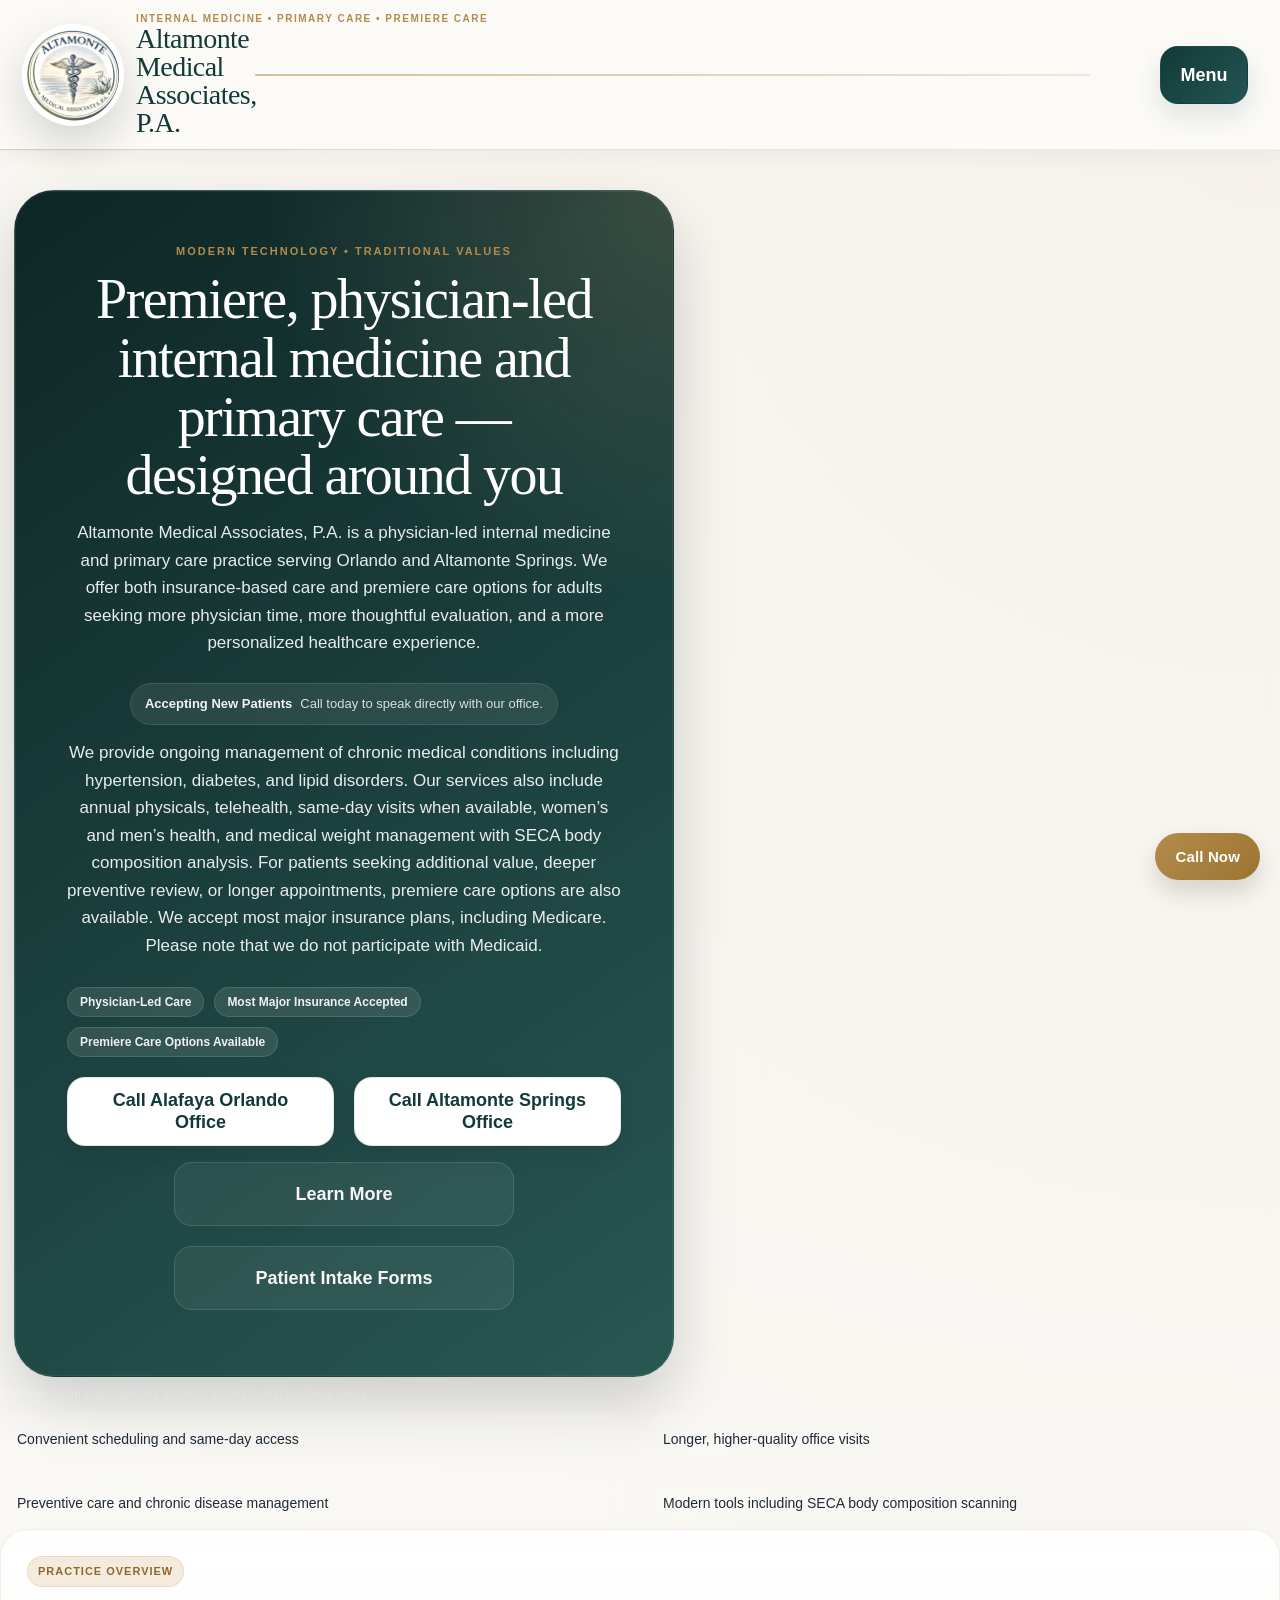
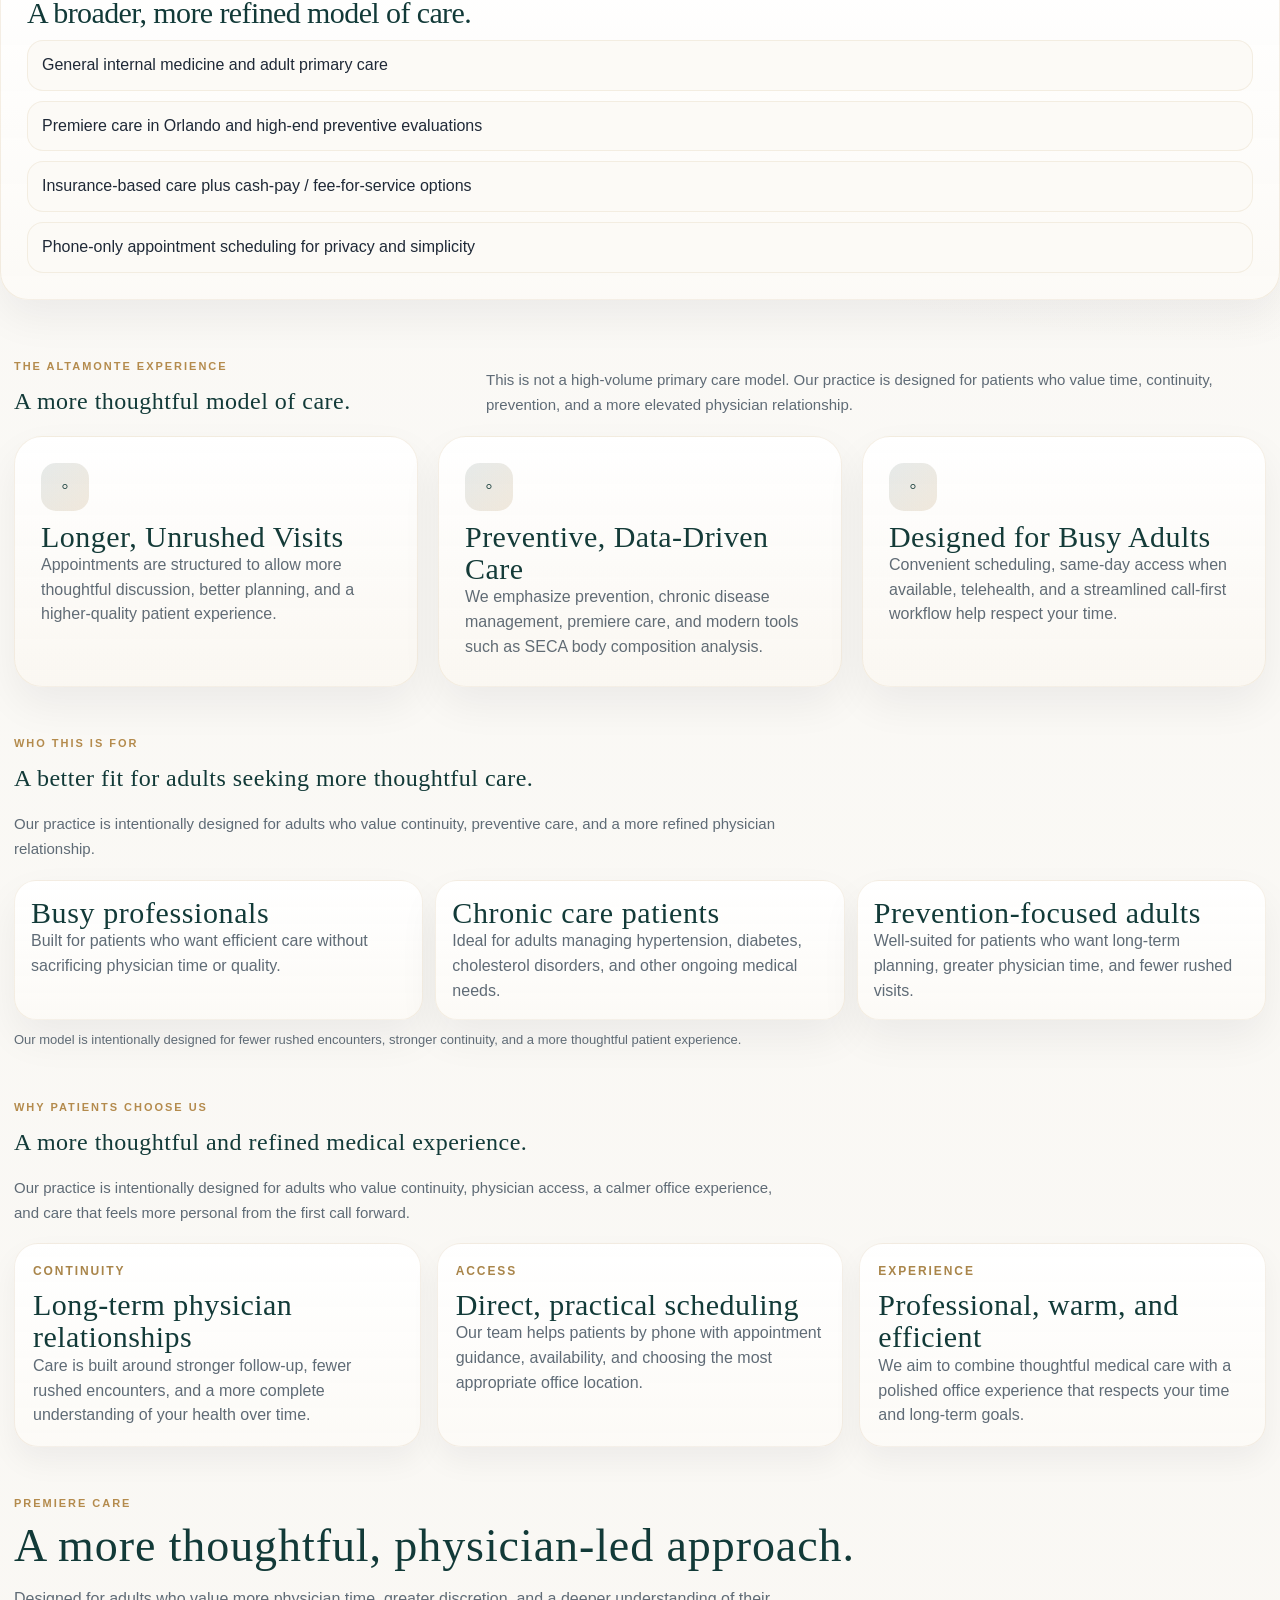
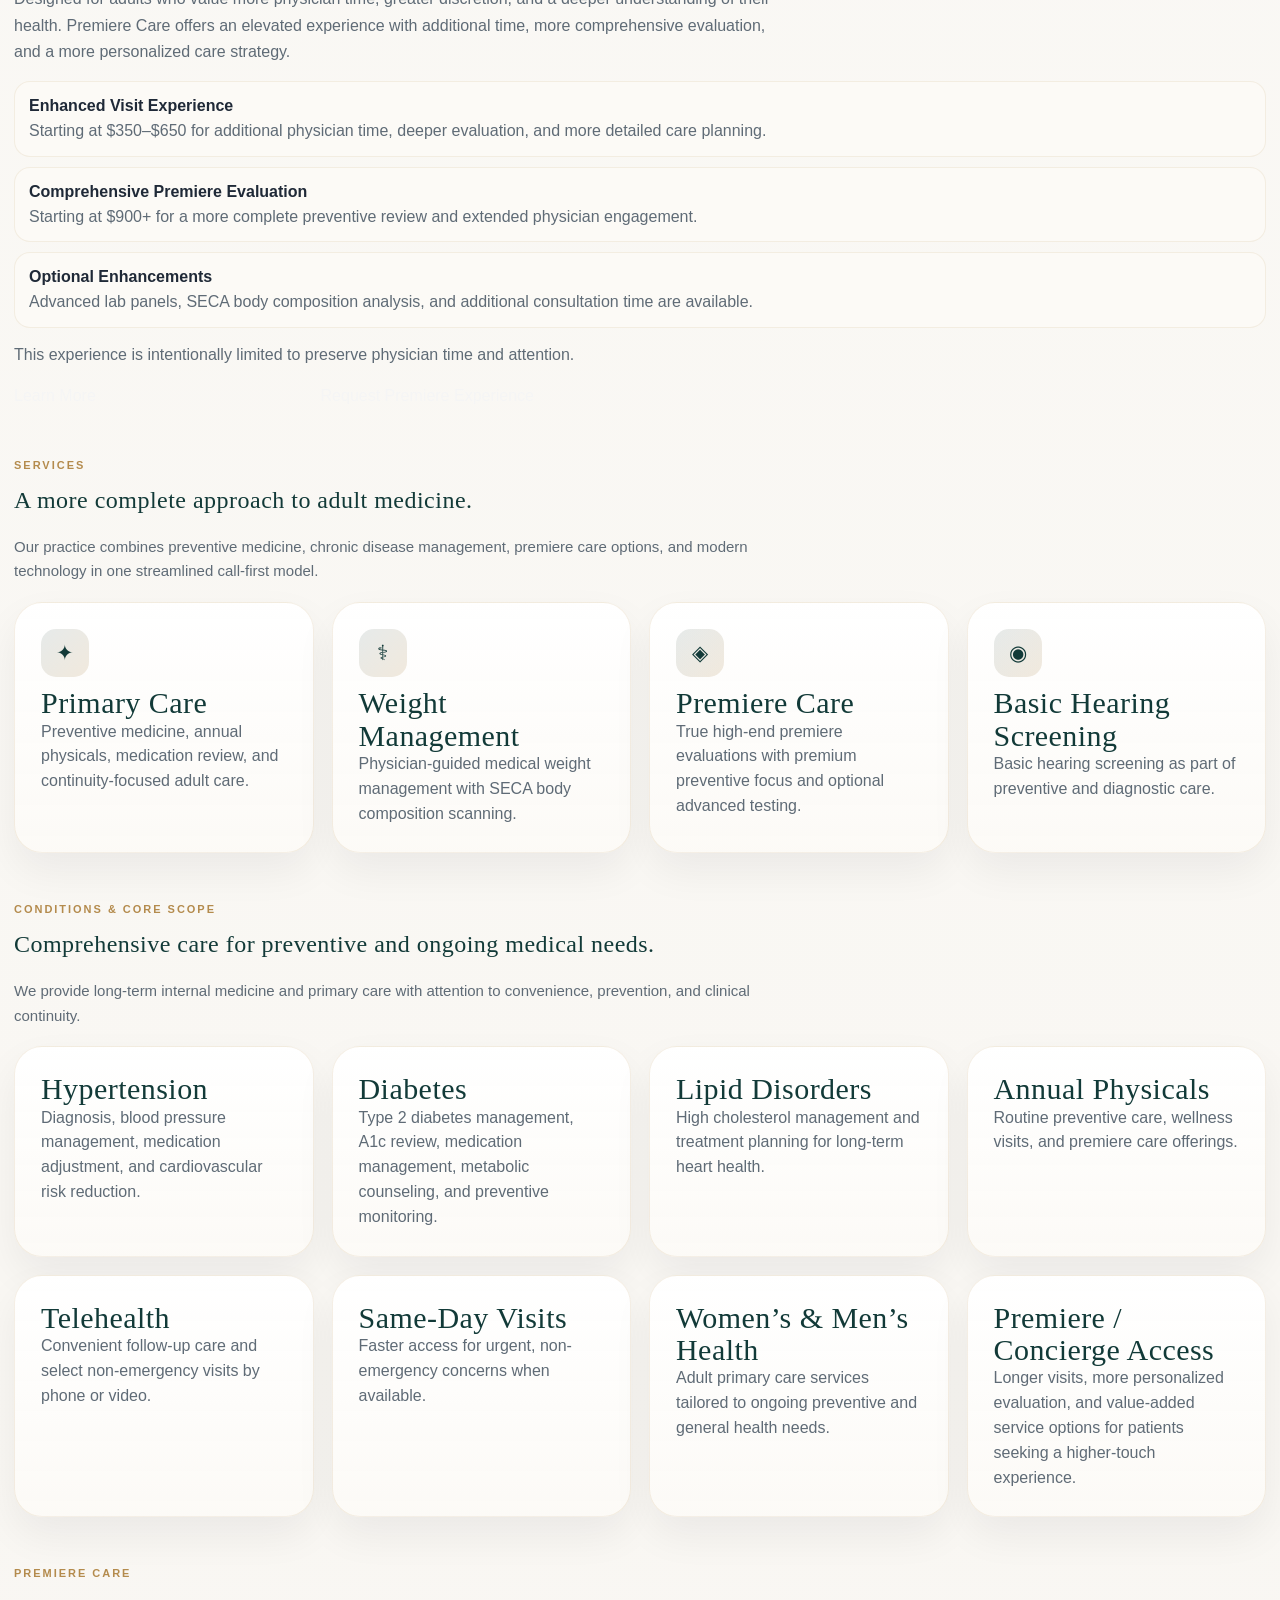
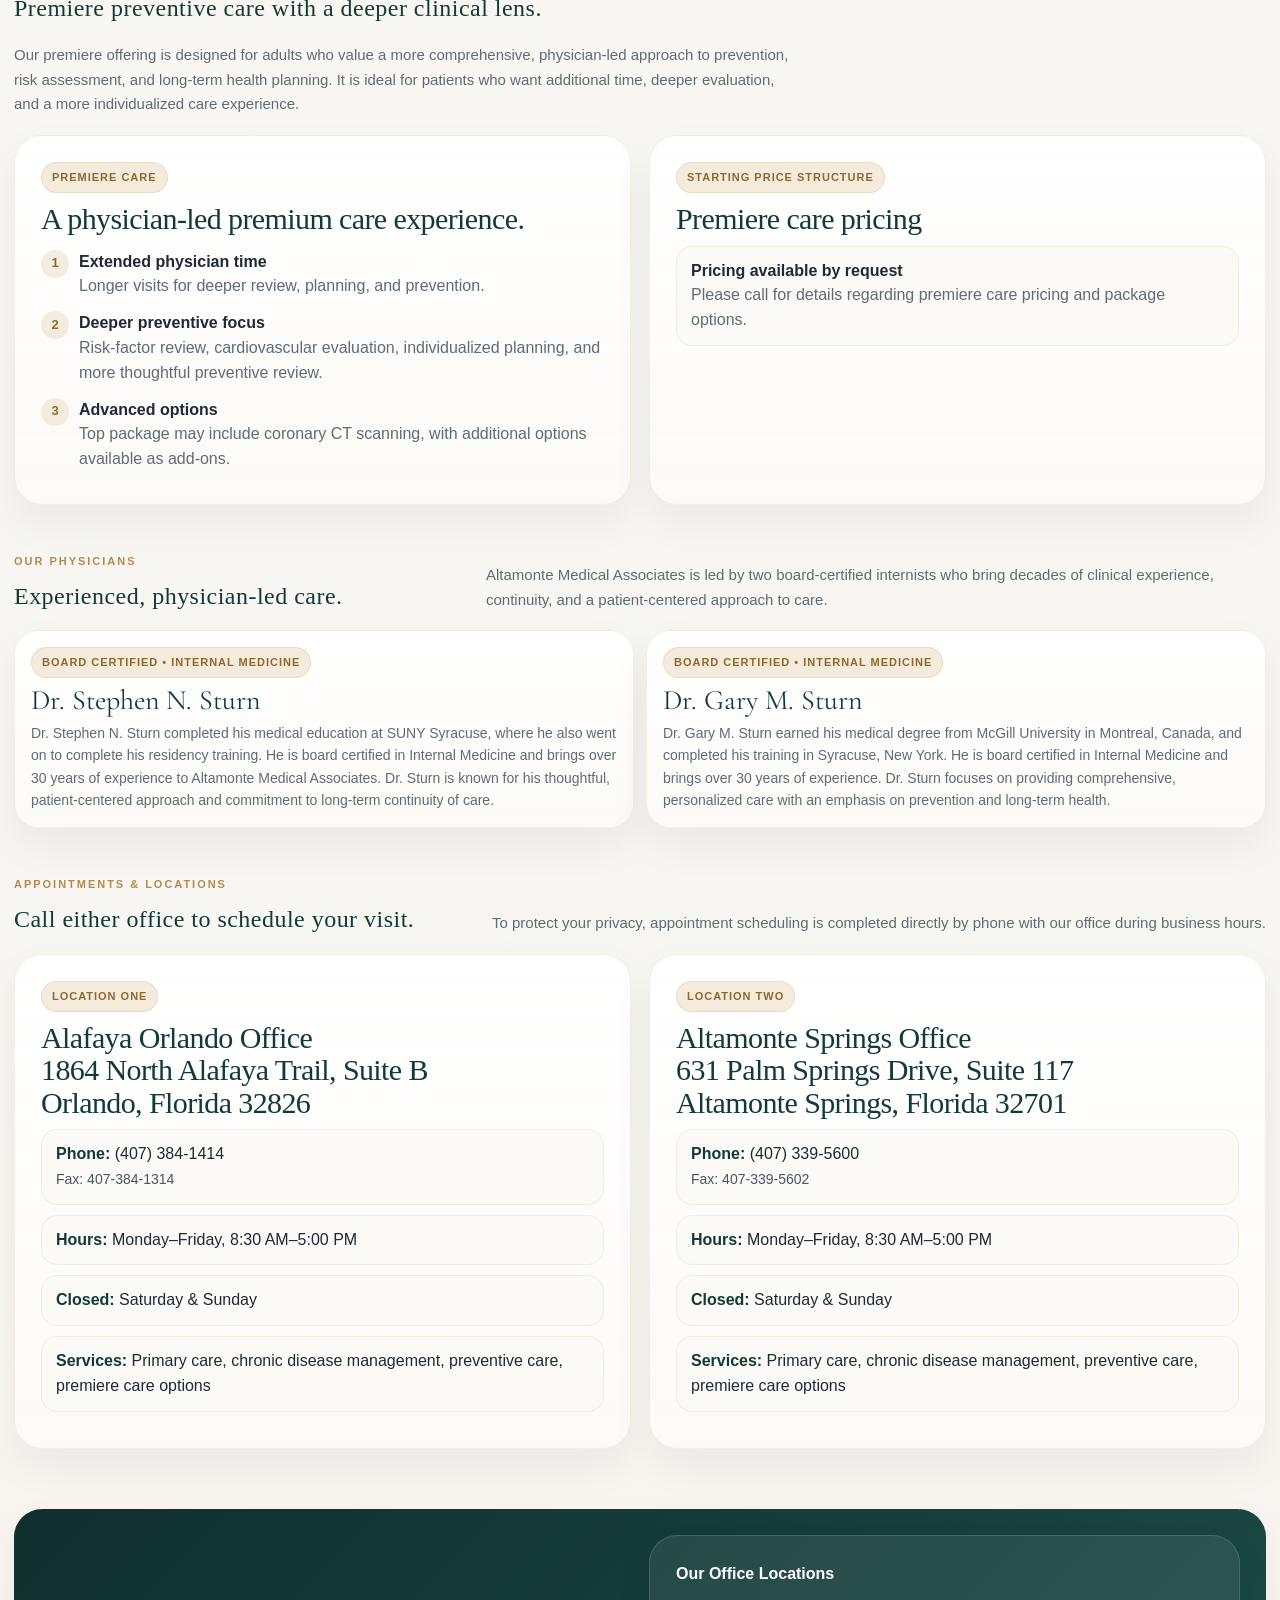
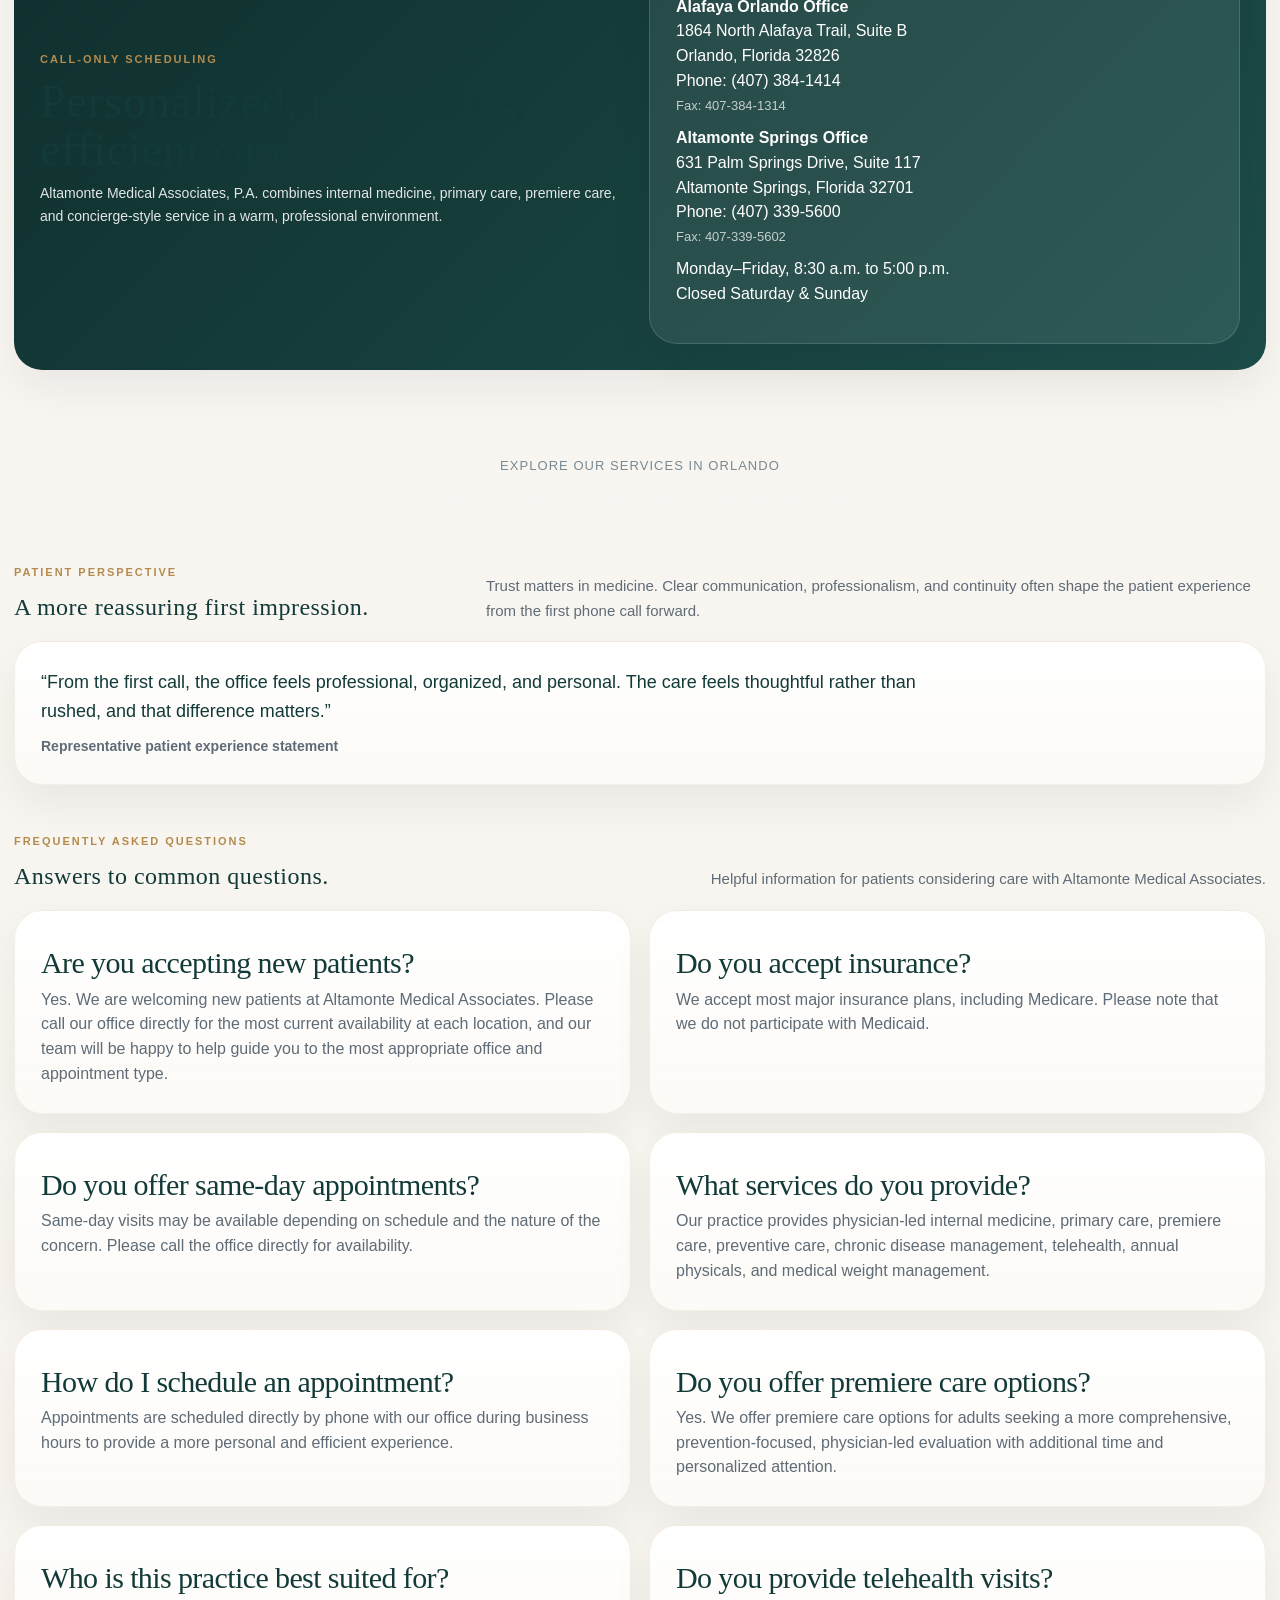
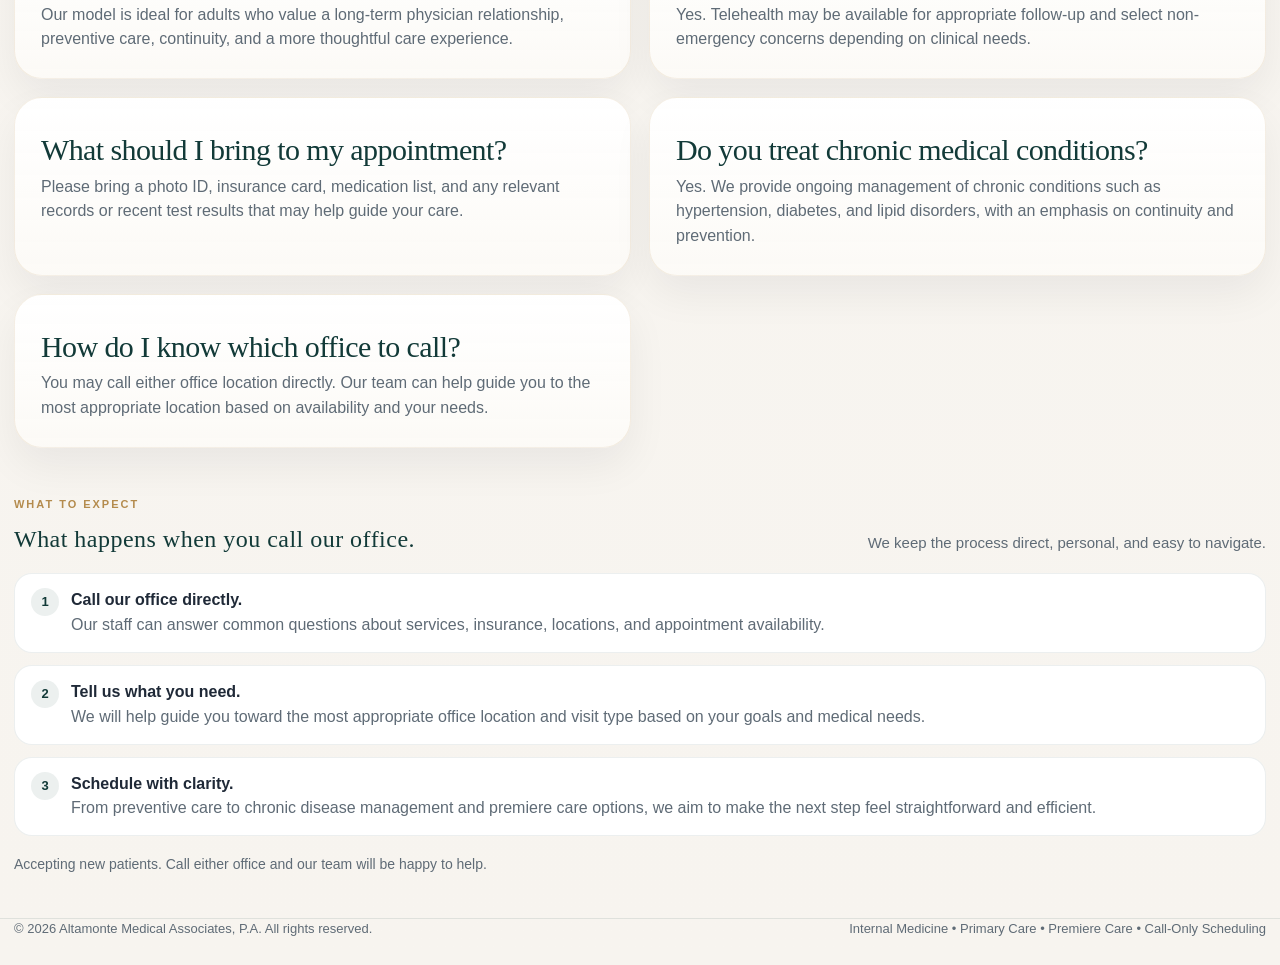
==== commit fde75523: "Add files via upload" ====
--- a/index.html
+++ b/index.html
@@ -3135,7 +3135,7 @@
   text-decoration:none !important;
 }
 
-/* HERO Learn More / New Patient Forms keep current button look */
+/* HERO Learn More / Patient Intake Forms keep current button look */
 .hero-actions{
   display:flex !important;
   gap:20px !important;
@@ -3377,7 +3377,7 @@
         
         <a href="#conditions">Conditions Treated</a>
         <a href="#locations">Locations</a>
-        <a href="intake-forms.html" class="learn-more-btn boxed-link">New Patient Forms</a>
+        <a href="intake-forms.html" class="learn-more-btn boxed-link">Patient Intake Forms</a>
       </div>
       <button class="menu-toggle" type="button" aria-label="Open menu" onclick="toggleMobileMenu()">Menu</button>
     </div>
@@ -3395,7 +3395,7 @@
 <a href="#physicians">Meet the Doctors</a>
 <a href="#locations">Locations</a>
 <a href="#what-to-expect">What To Expect</a>
-<a href="intake-forms.html">New Patient Forms</a>
+<a href="intake-forms.html">Patient Intake Forms</a>
 <a href="#faq">Frequently Asked Questions</a>
 <a href="notice-of-privacy.html">Notice of Privacy Practices</a>
 </div>
@@ -3425,7 +3425,7 @@
 </div>
 <div class="hero-actions">
   <a href="#services" class="hero-cta-btn">Learn More</a>
-  <a href="intake-forms.html" class="hero-cta-btn">New Patient Forms</a>
+  <a href="intake-forms.html" class="hero-cta-btn">Patient Intake Forms</a>
 </div>
         
           
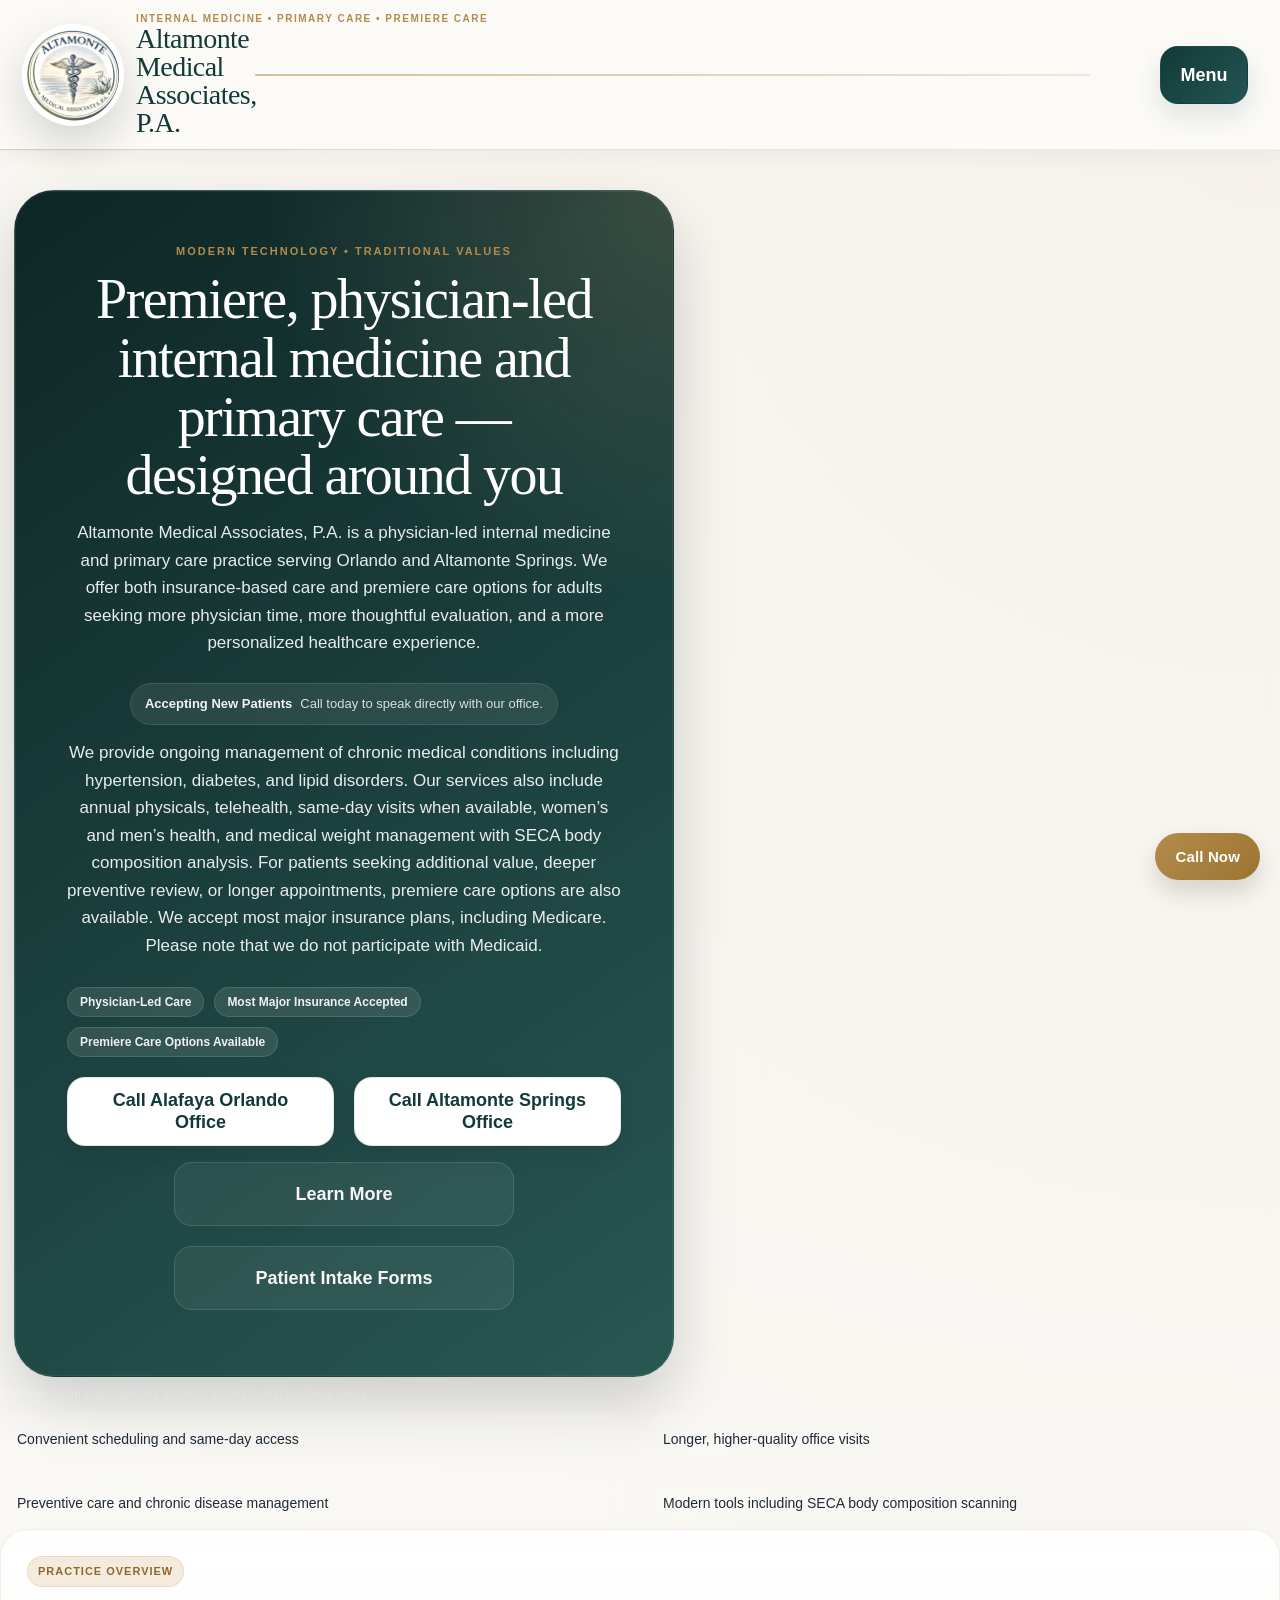
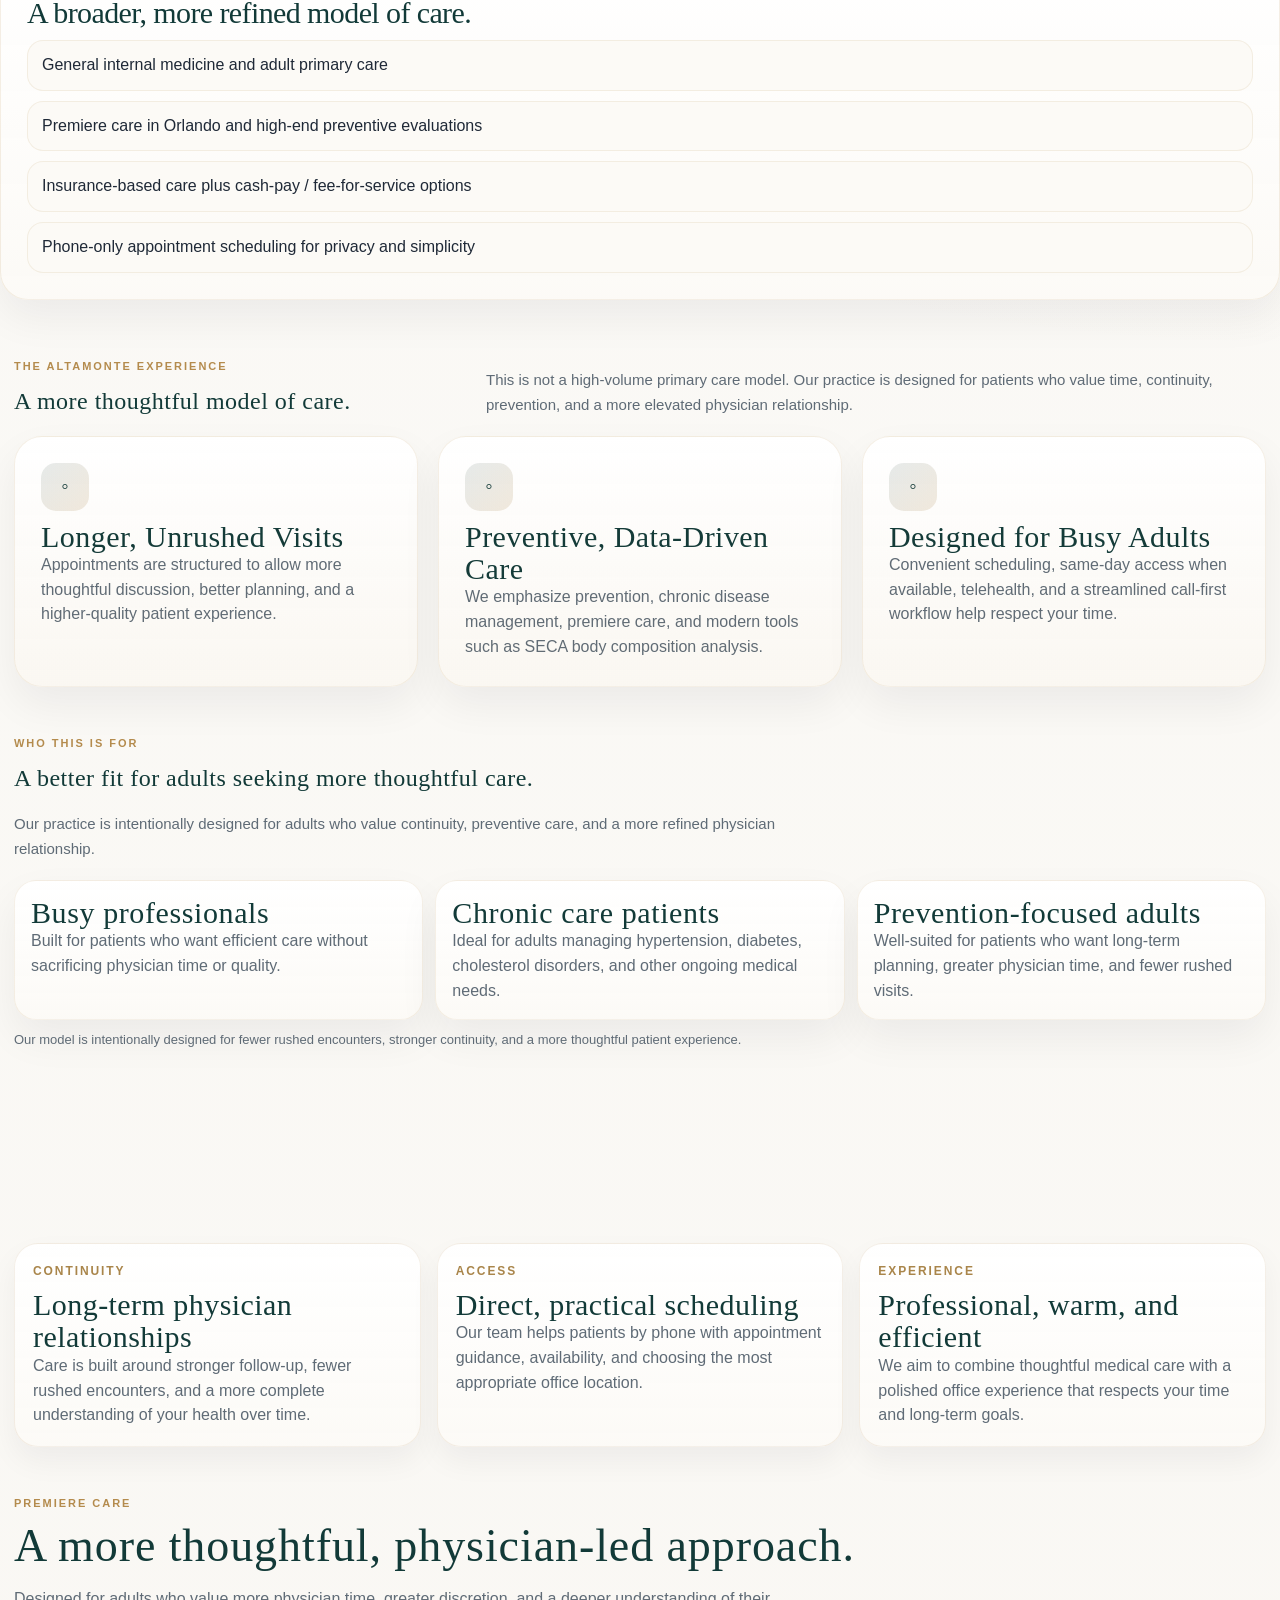
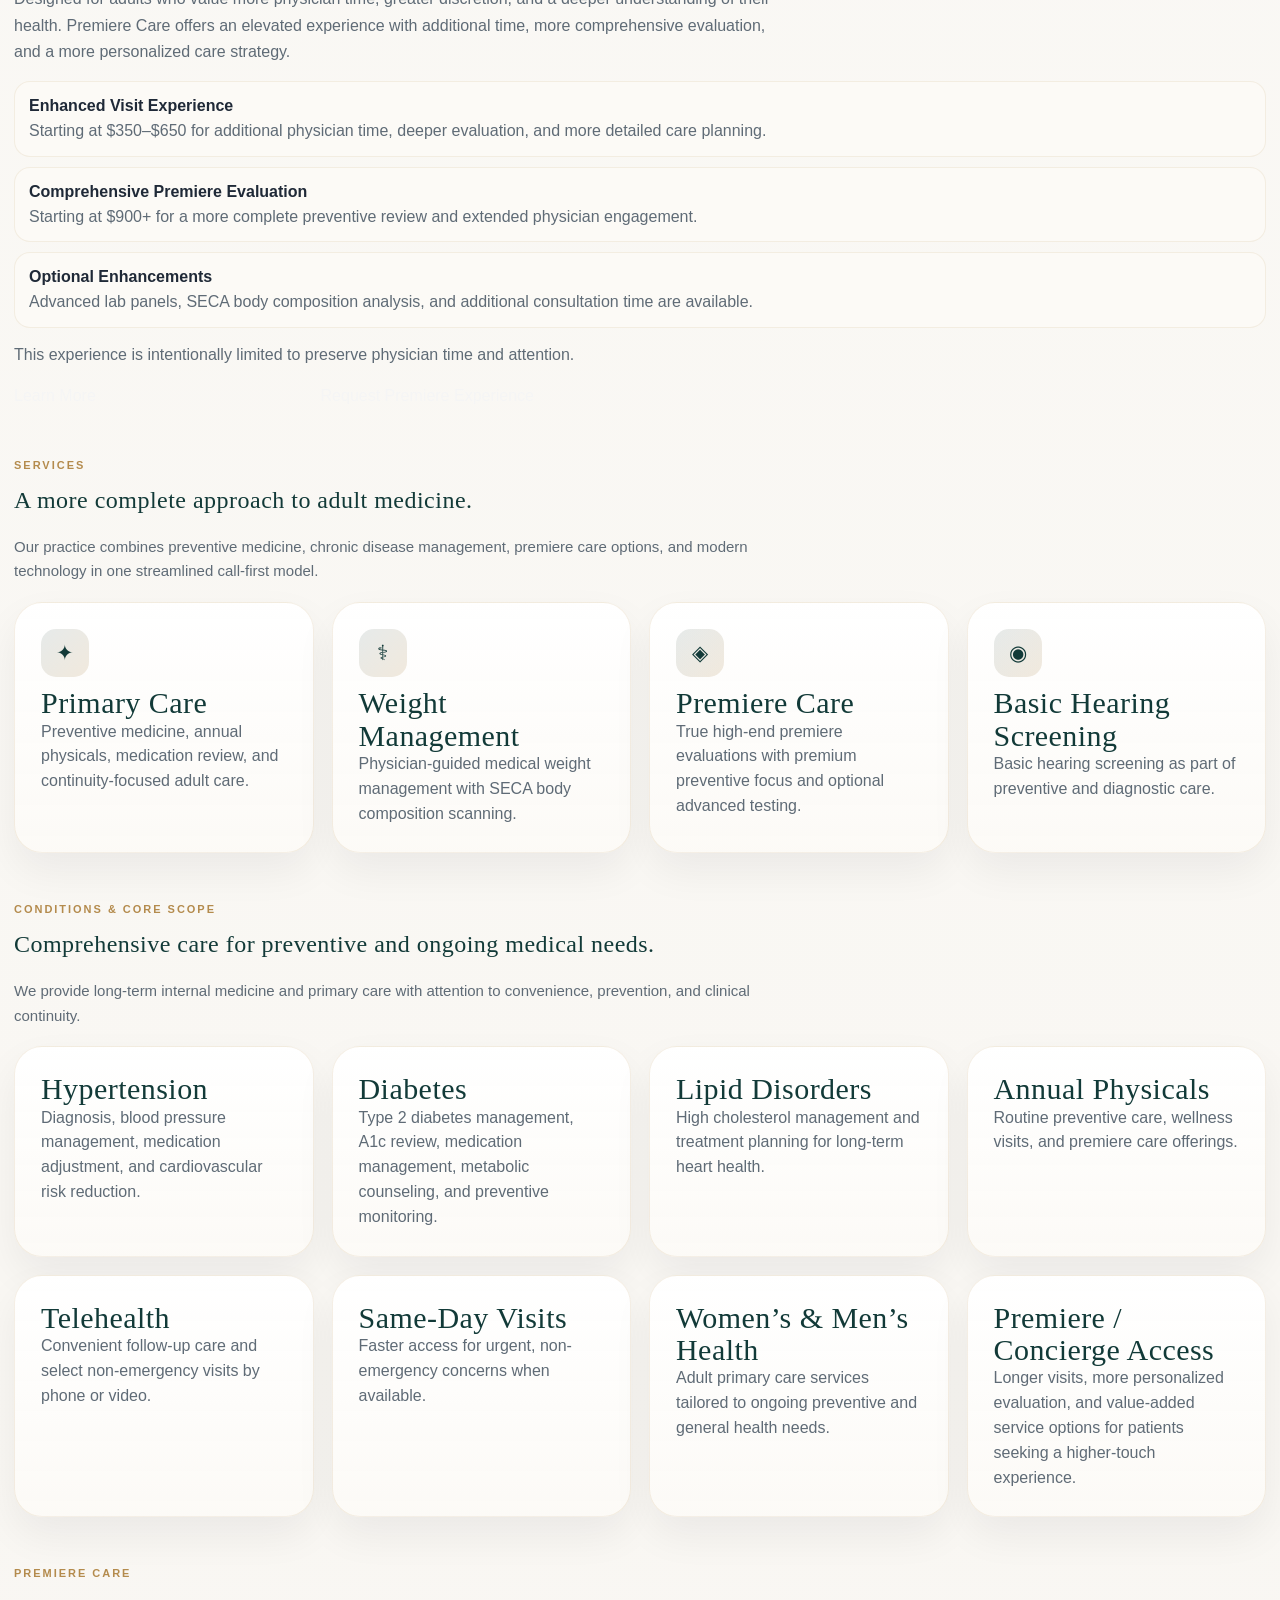
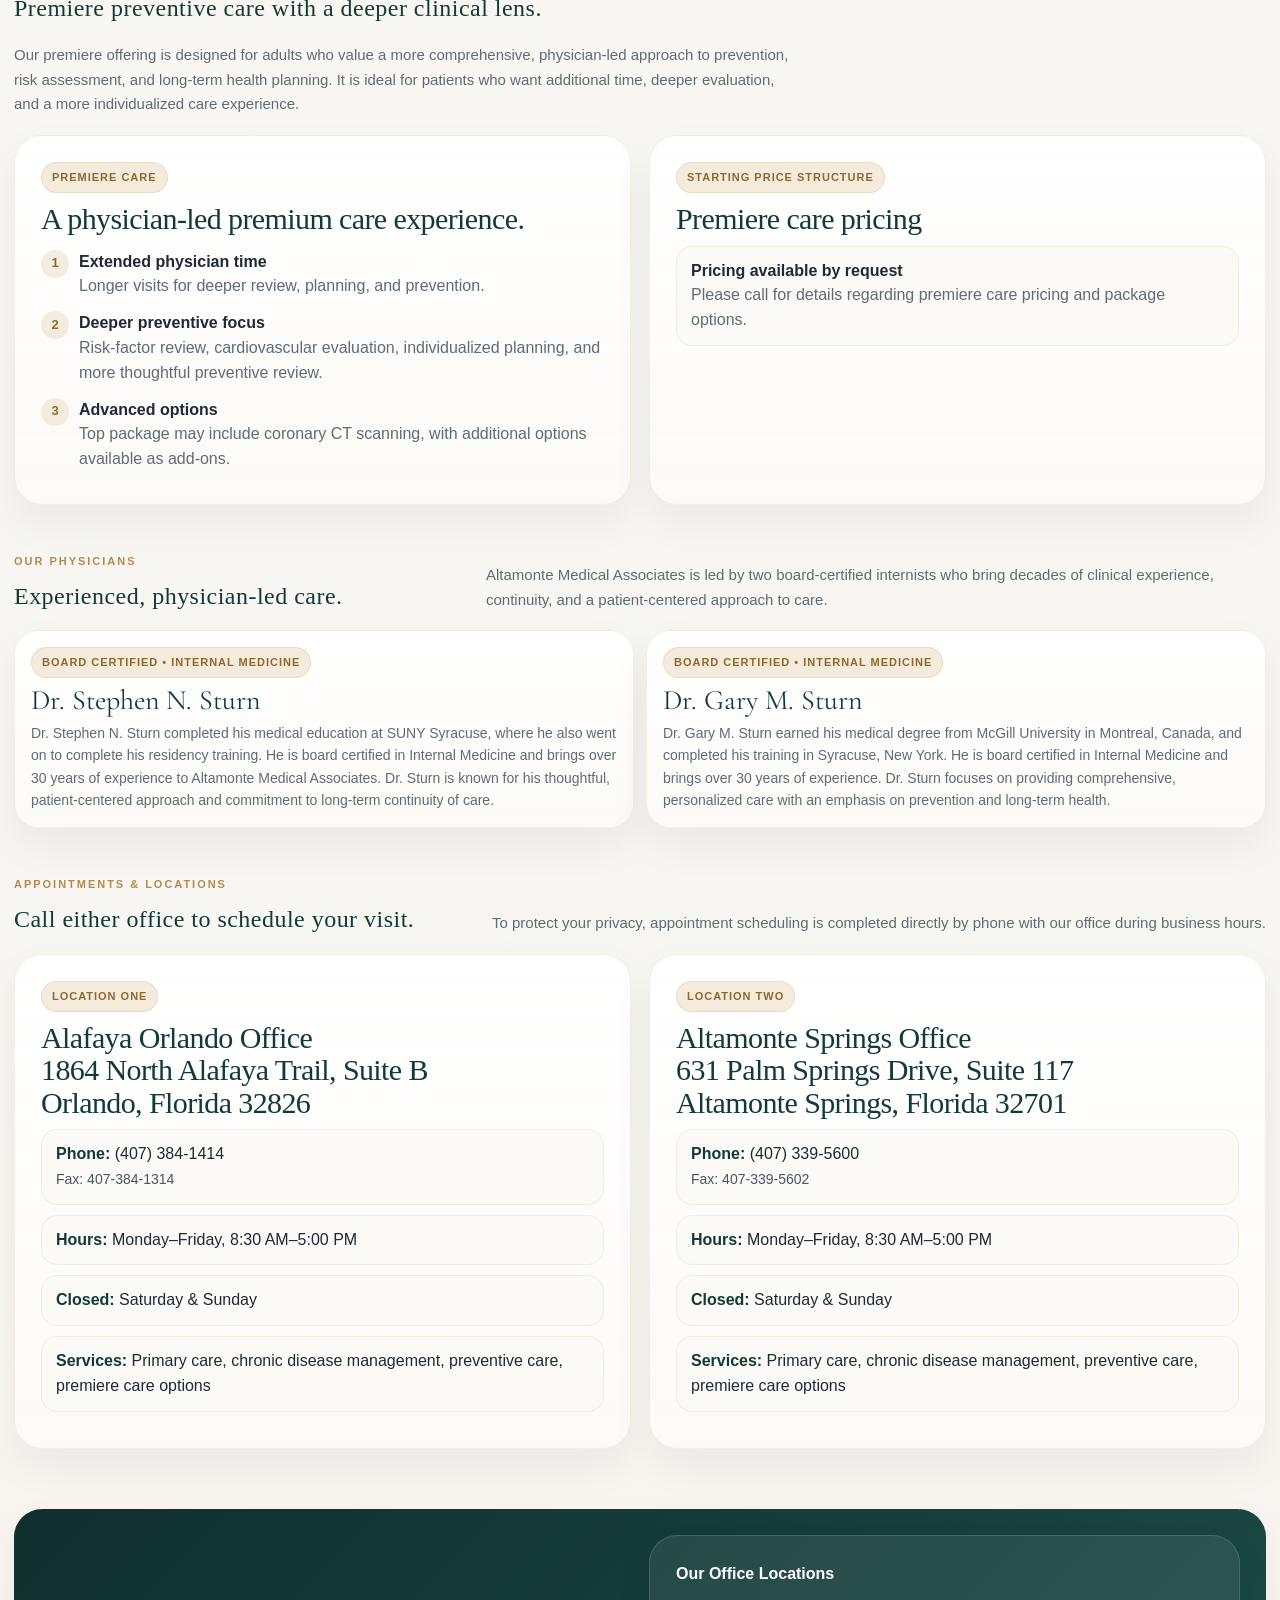
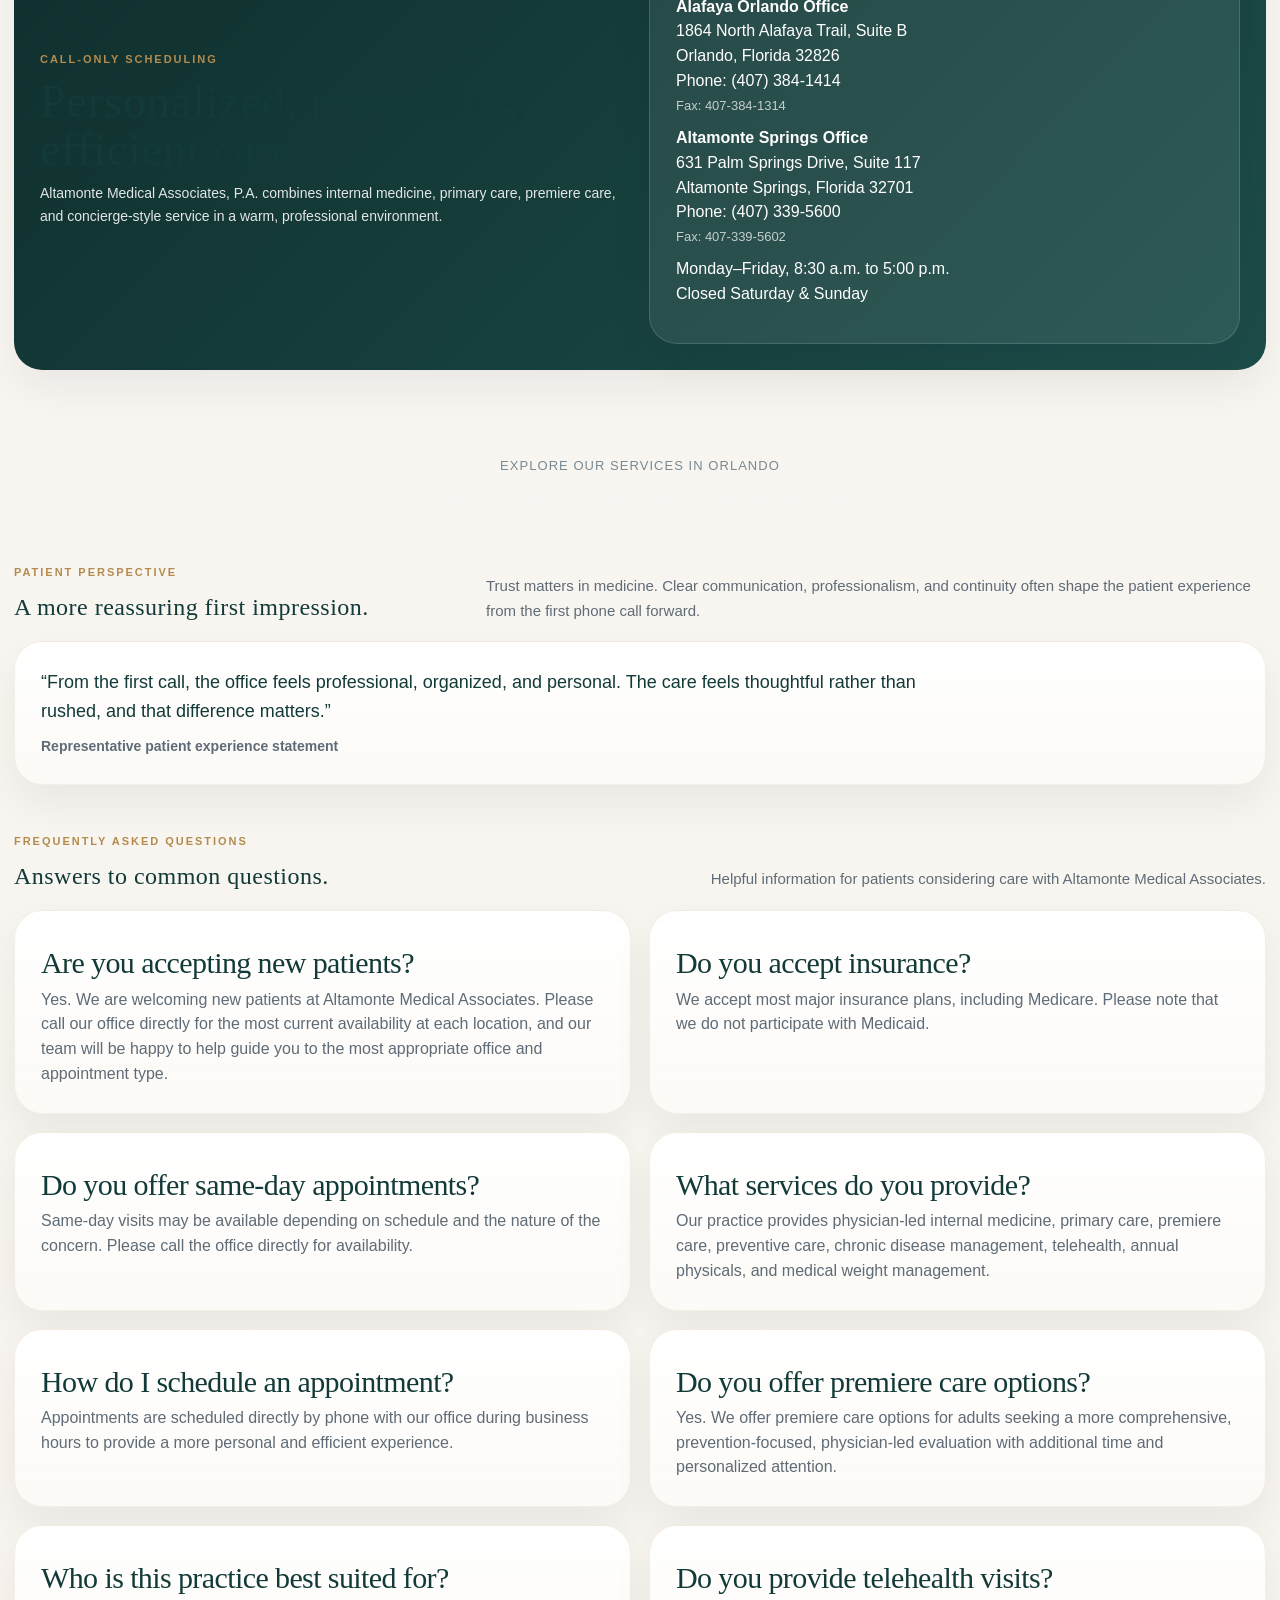
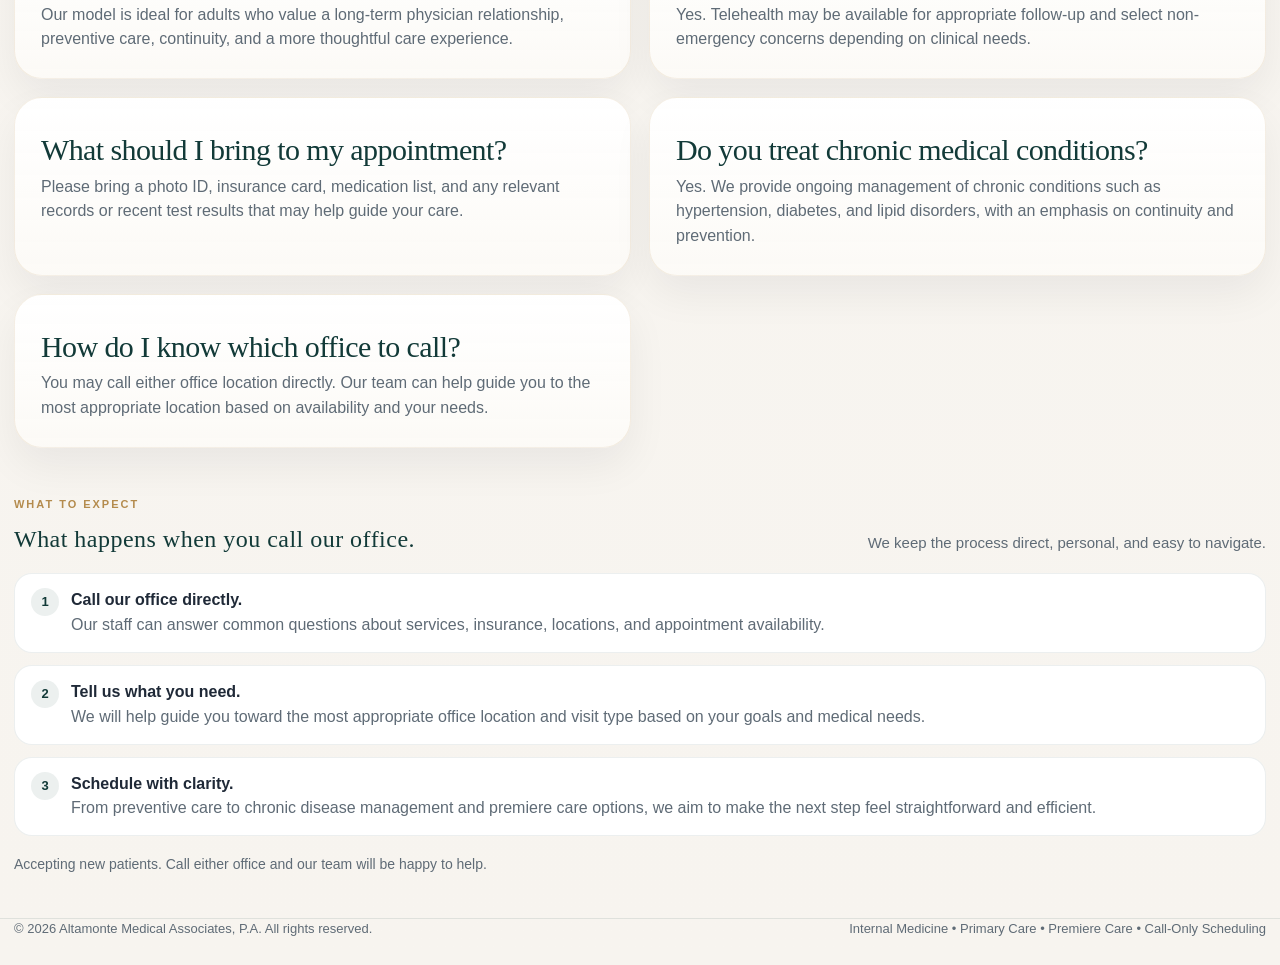
==== commit 445ff240: "Add files via upload" ====
--- a/index.html
+++ b/index.html
@@ -3377,6 +3377,8 @@
         
         <a href="#conditions">Conditions Treated</a>
         <a href="#locations">Locations</a>
+        <a href="billing-inquiries.html">Billing Inquiries</a>
+        <a href="contact-us.html">Contact Us</a>
         <a href="intake-forms.html" class="learn-more-btn boxed-link">Patient Intake Forms</a>
       </div>
       <button class="menu-toggle" type="button" aria-label="Open menu" onclick="toggleMobileMenu()">Menu</button>
@@ -3394,6 +3396,8 @@
 <a href="#conditions">Conditions Treated</a>
 <a href="#physicians">Meet the Doctors</a>
 <a href="#locations">Locations</a>
+        <a href="billing-inquiries.html">Billing Inquiries</a>
+        <a href="contact-us.html">Contact Us</a>
 <a href="#what-to-expect">What To Expect</a>
 <a href="intake-forms.html">Patient Intake Forms</a>
 <a href="#faq">Frequently Asked Questions</a>
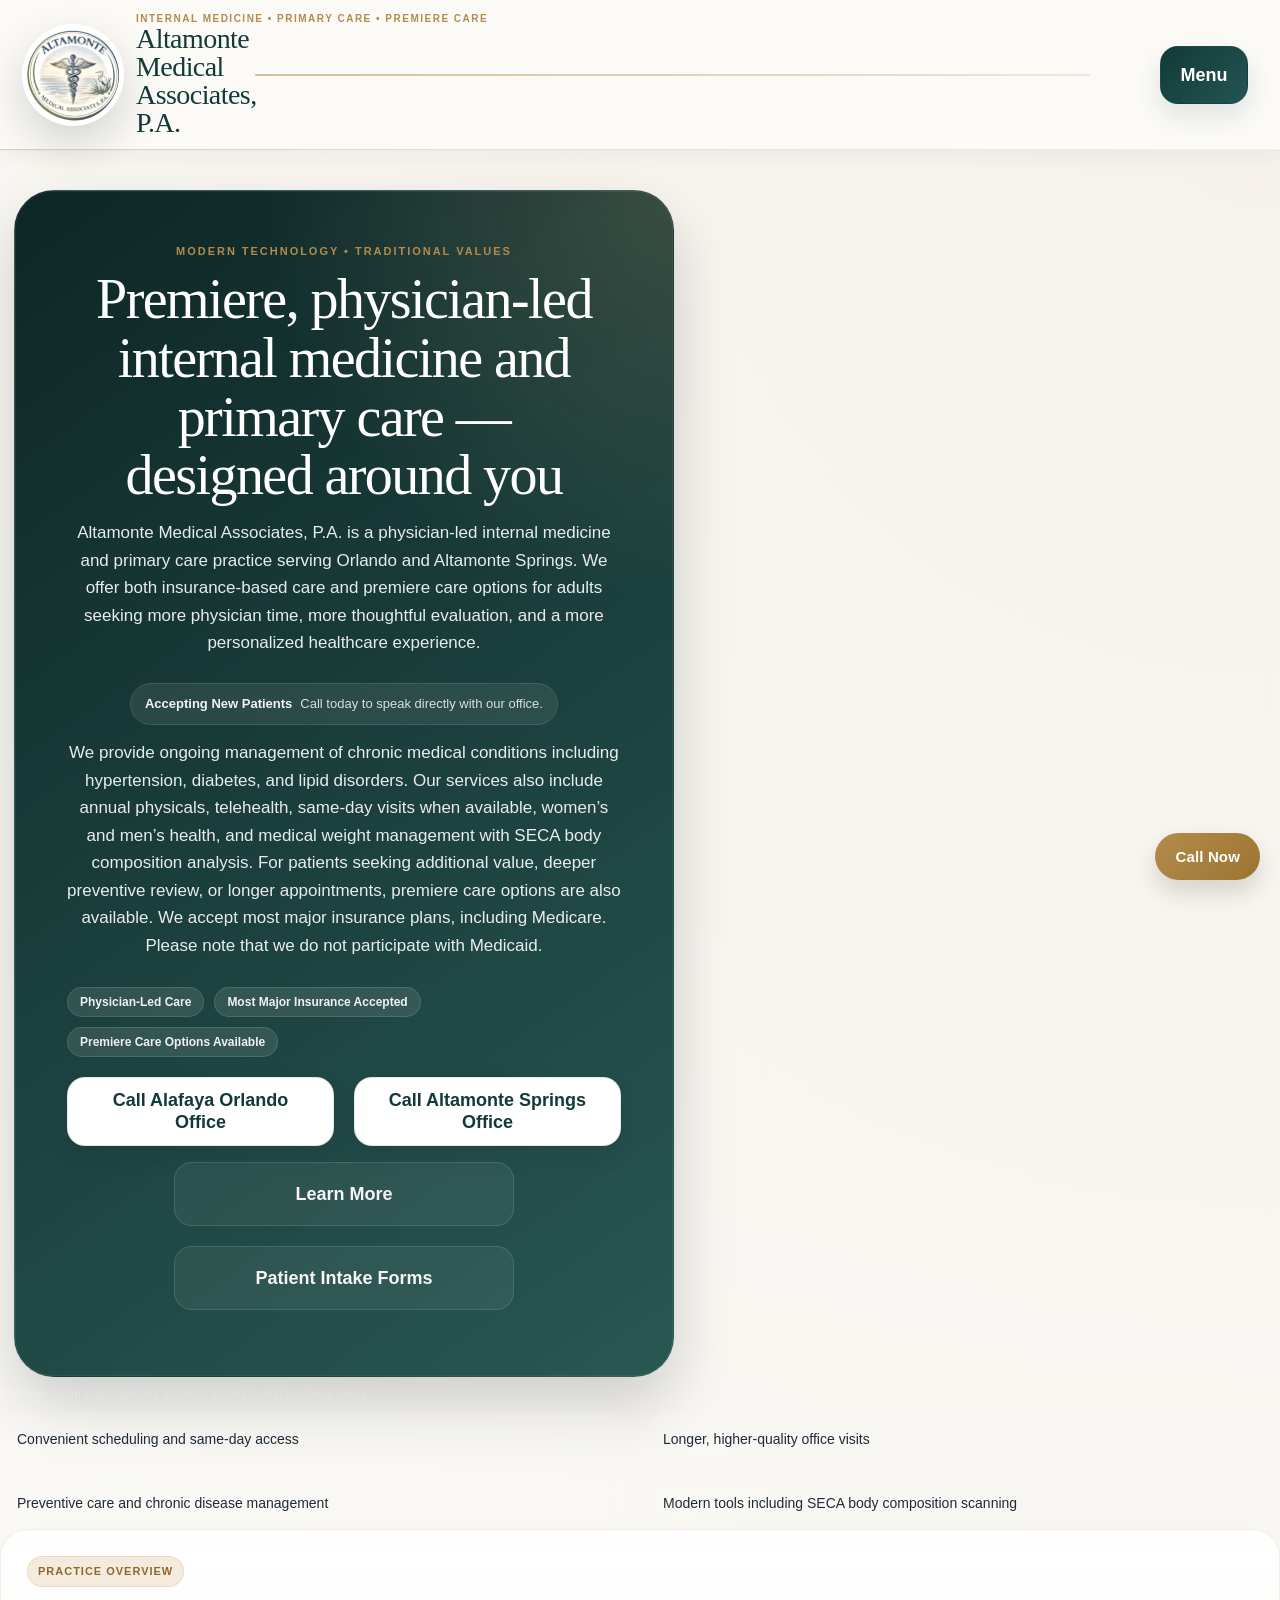
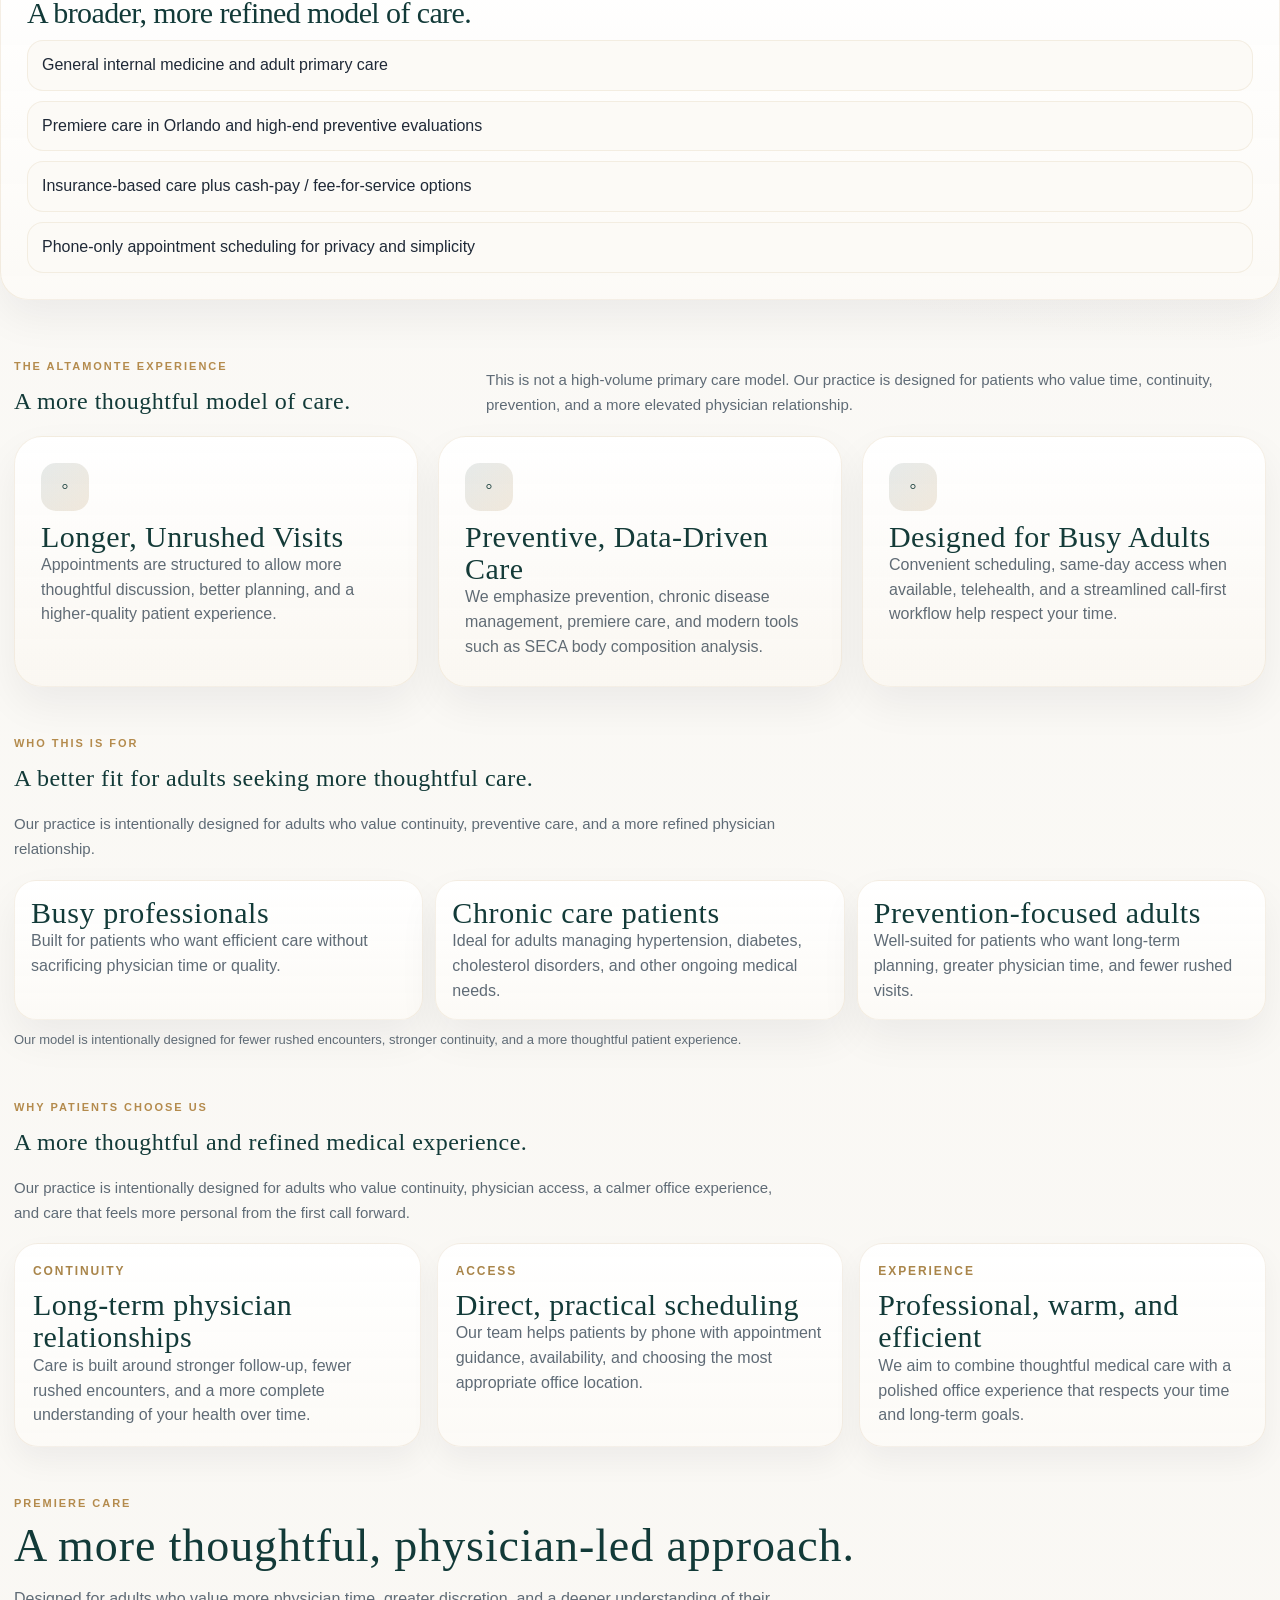
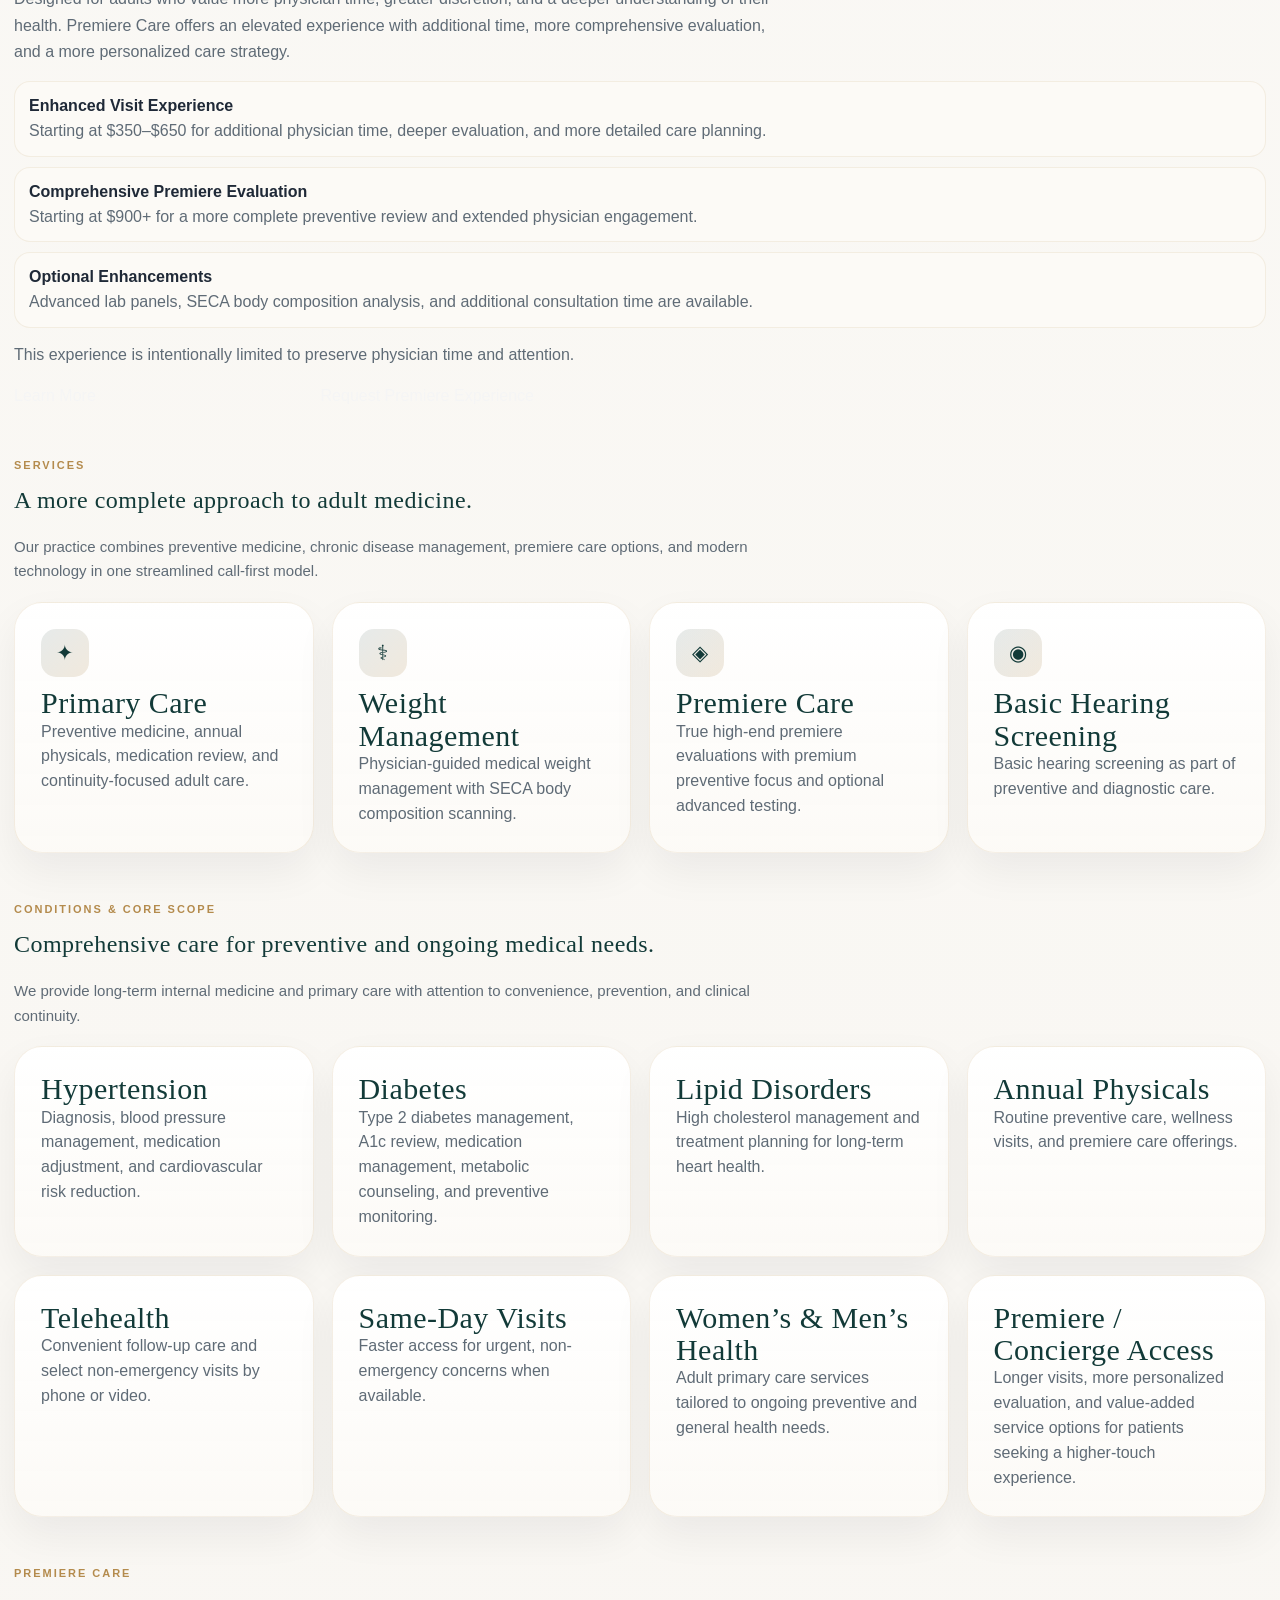
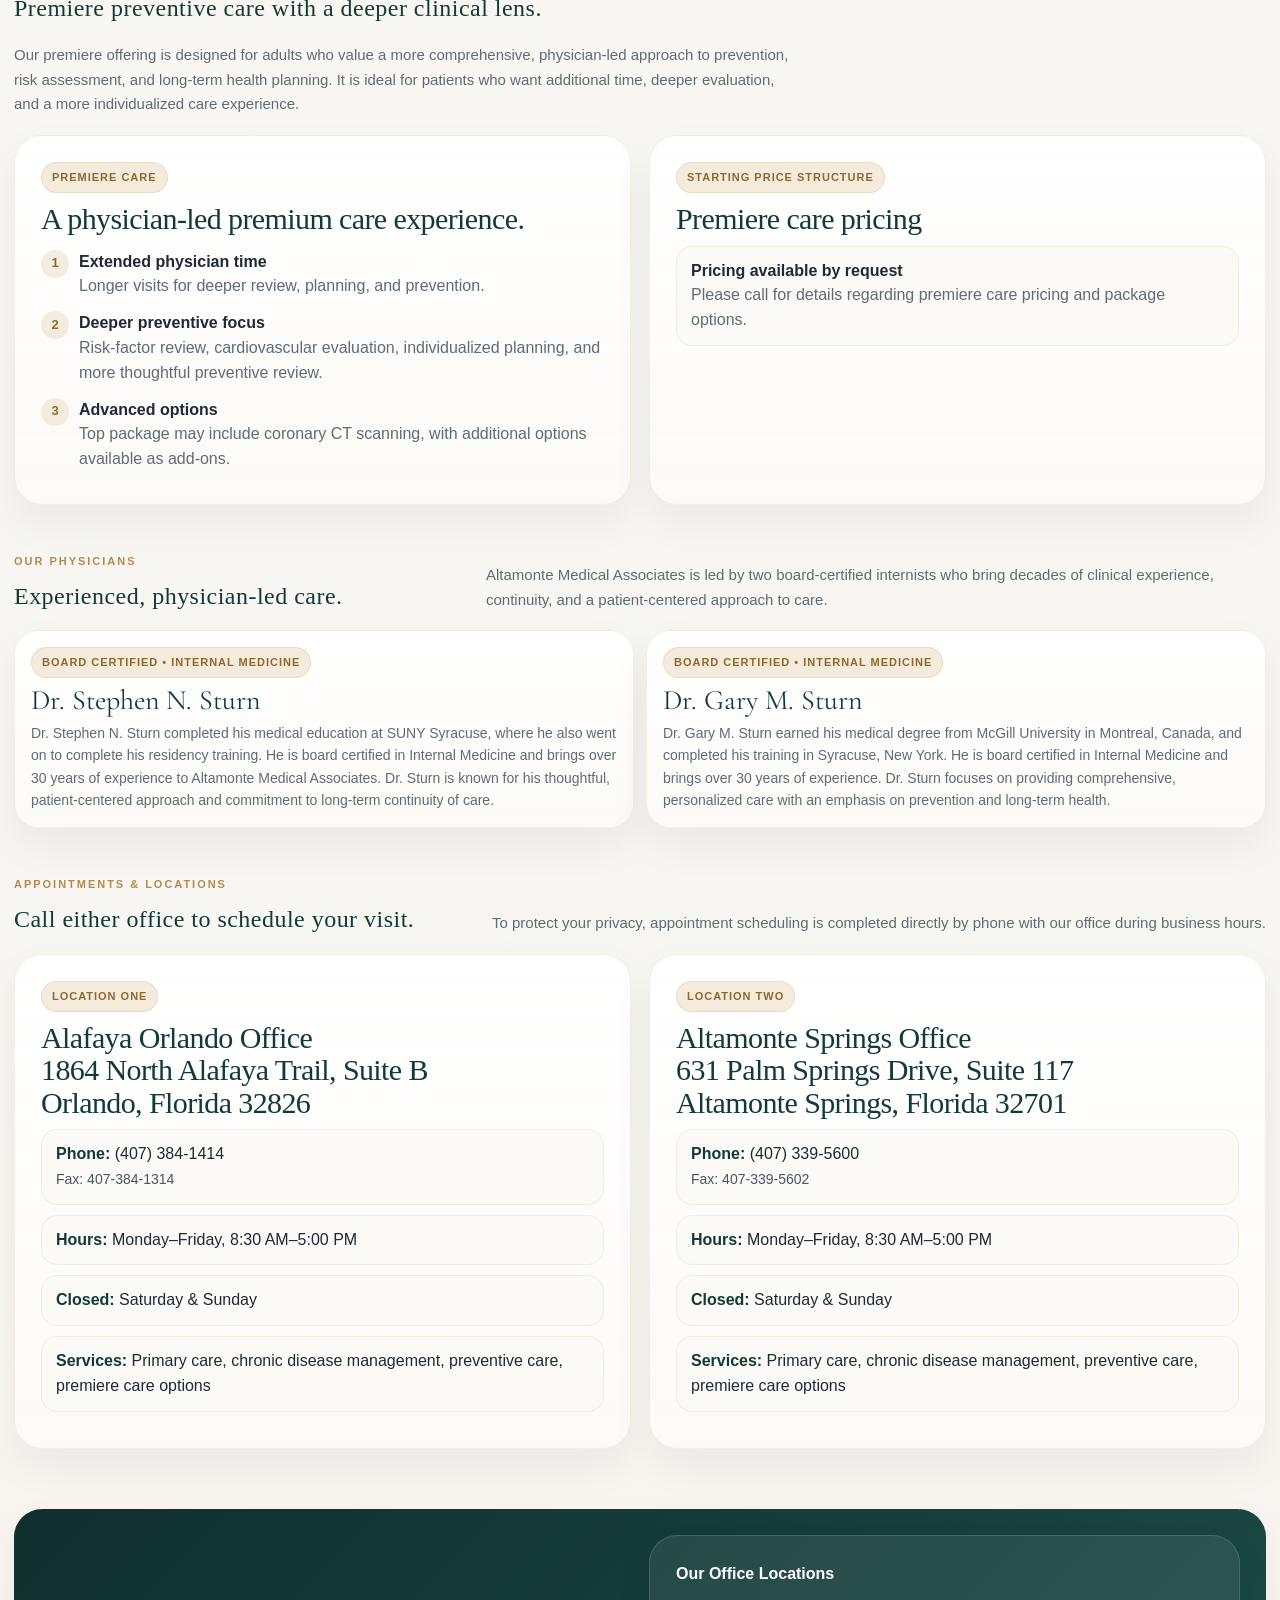
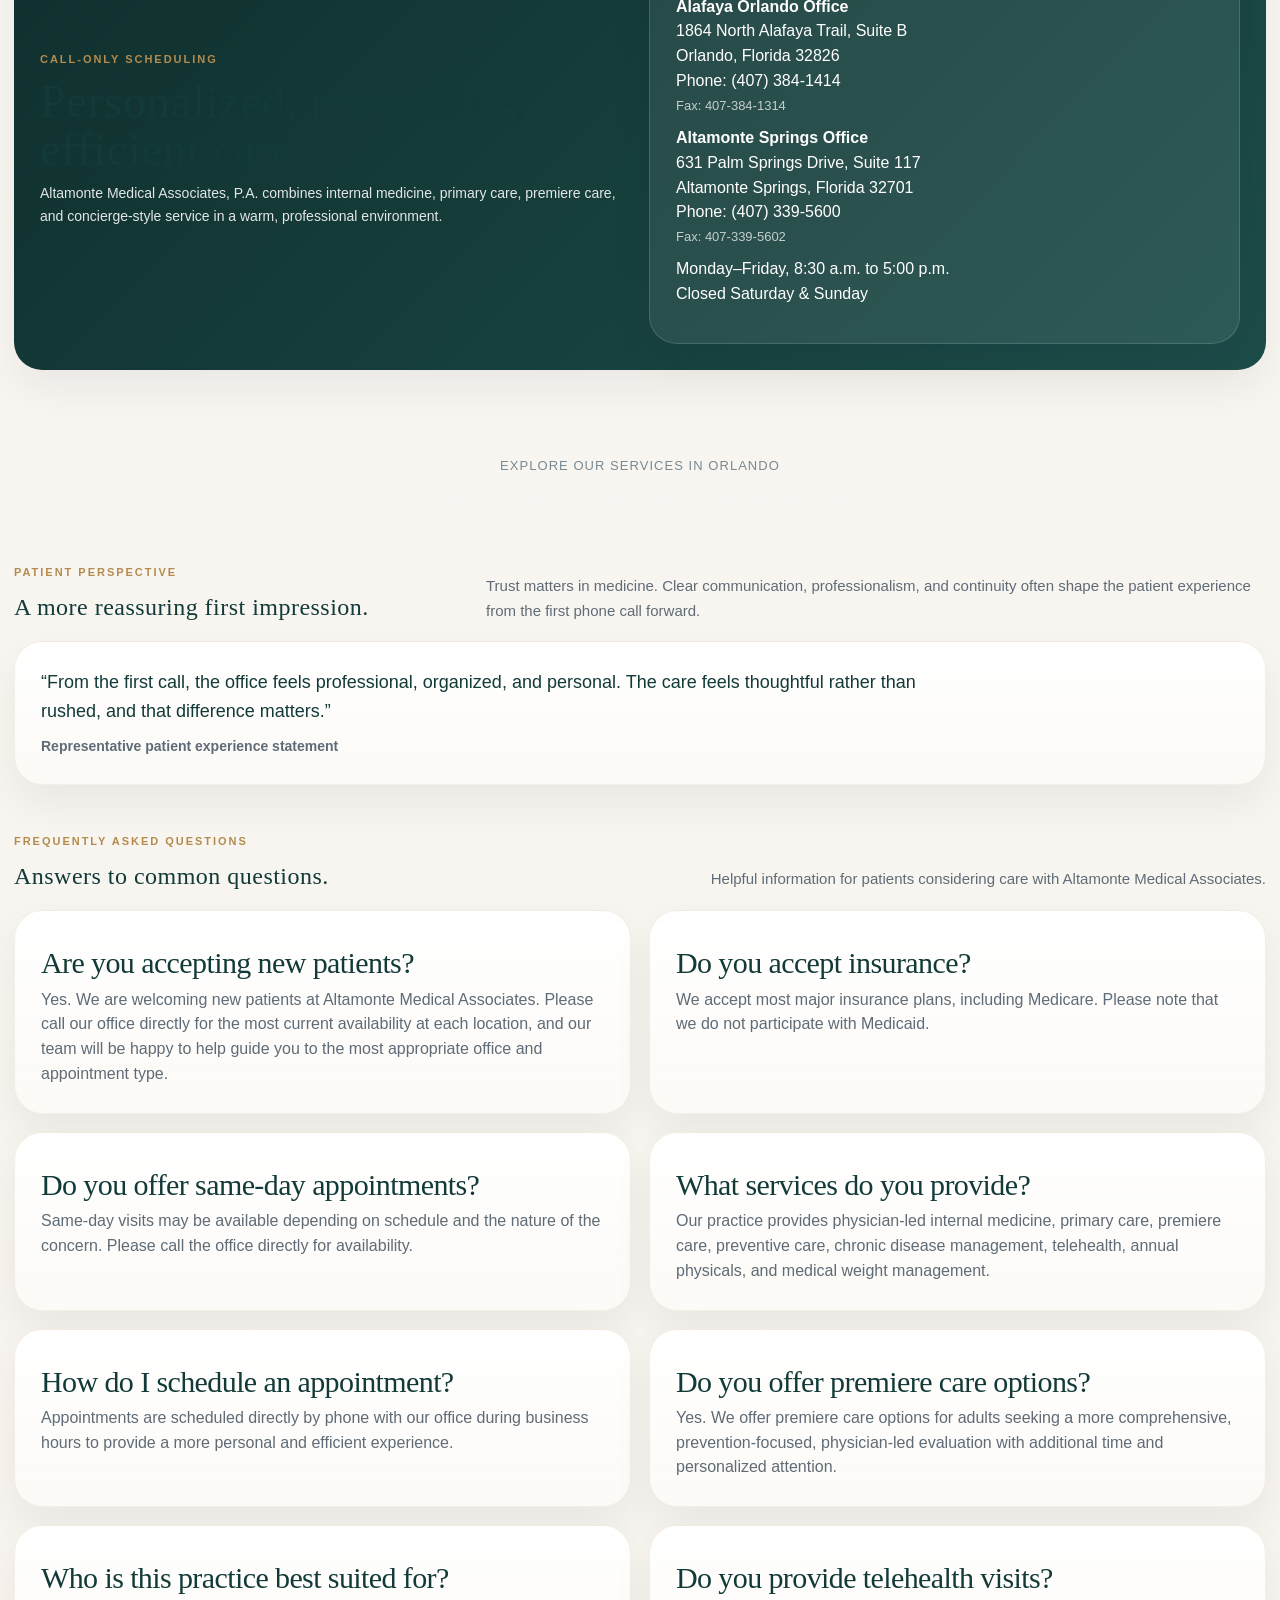
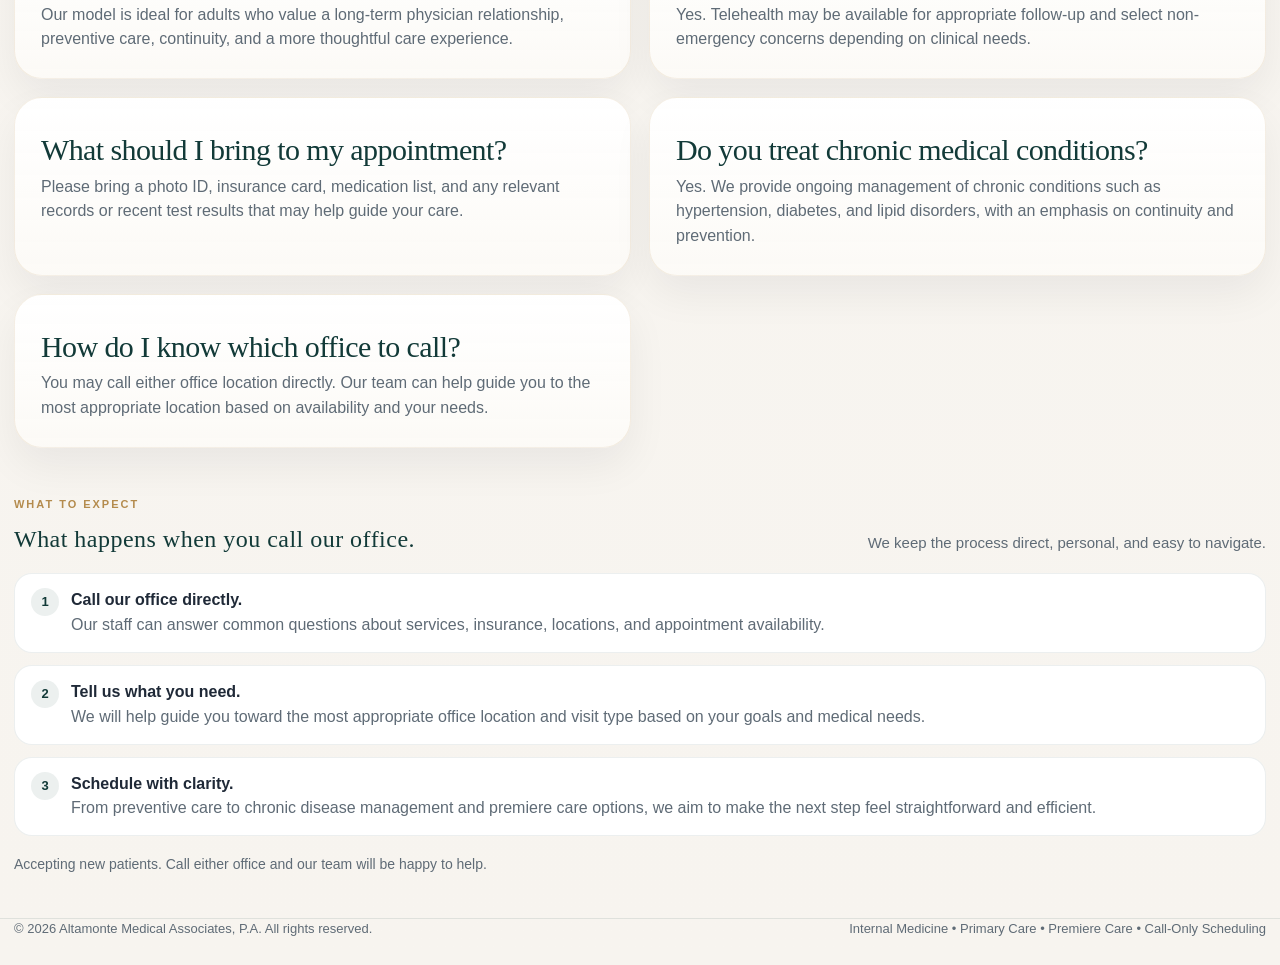
==== commit 5d30b5a5: "Add files via upload" ====
--- a/index.html
+++ b/index.html
@@ -1,15 +1,15 @@
 <!DOCTYPE html>
+
 <html lang="en">
 <head>
-  <meta charset="UTF-8" />
-  <meta name="viewport" content="width=device-width, initial-scale=1.0" />
-  <meta name="format-detection" content="telephone=yes">
-  <title>Altamonte Medical Associates | Internal Medicine & Primary Care Orlando</title>
-  <link rel="preconnect" href="https://fonts.googleapis.com">
-  <link rel="preconnect" href="https://fonts.gstatic.com" crossorigin>
-  
-  <link href="https://fonts.googleapis.com/css2?family=Cormorant+Garamond:wght@500;600;700&family=Inter:wght@400;500;600;700&display=swap" rel="stylesheet">
-  <style>
+<meta charset="utf-8"/>
+<meta content="width=device-width, initial-scale=1.0" name="viewport"/>
+<meta content="telephone=yes" name="format-detection"/>
+<title>Altamonte Medical Associates | Internal Medicine &amp; Primary Care Orlando</title>
+<link href="https://fonts.googleapis.com" rel="preconnect"/>
+<link crossorigin="" href="https://fonts.gstatic.com" rel="preconnect"/>
+<link href="https://fonts.googleapis.com/css2?family=Cormorant+Garamond:wght@500;600;700&amp;family=Inter:wght@400;500;600;700&amp;display=swap" rel="stylesheet"/>
+<style>
     :root{
       --deep:#123a38;
       --deep2:#204f4b;
@@ -1183,19 +1183,17 @@
     }
 
   </style>
-
-  <meta name="description" content="Physician-led internal medicine and primary care in Orlando and Altamonte Springs. Premiere care, preventive care, and same-day appointments available.">
-  <meta name="keywords" content="internal medicine Orlando, primary care Orlando, primary care Altamonte Springs, internal medicine Altamonte Springs, premiere care Orlando, premiere care Orlando, physician-led primary care Orlando, preventive care Orlando">
-  <meta name="robots" content="index, follow, max-image-preview:large">
-  <meta property="og:type" content="website">
-  <meta property="og:title" content="Altamonte Medical Associates | Internal Medicine & Primary Care Orlando">
-  <meta property="og:description" content="Physician-led internal medicine and primary care in Orlando and Altamonte Springs. Premiere care, preventive care, and same-day appointments available.">
-  <meta property="og:site_name" content="Altamonte Medical Associates">
-  <meta name="twitter:card" content="summary_large_image">
-  <meta name="twitter:title" content="Altamonte Medical Associates | Internal Medicine & Primary Care Orlando">
-  <meta name="twitter:description" content="Physician-led internal medicine and primary care in Orlando and Altamonte Springs. Premiere care, preventive care, and same-day appointments available.">
-  <!-- Replace with your live domain once connected: <link rel="canonical" href="https://yourdomain.com/"> -->
-
+<meta content="Physician-led internal medicine and primary care in Orlando and Altamonte Springs. Premiere care, preventive care, and same-day appointments available." name="description"/>
+<meta content="internal medicine Orlando, primary care Orlando, primary care Altamonte Springs, internal medicine Altamonte Springs, premiere care Orlando, premiere care Orlando, physician-led primary care Orlando, preventive care Orlando" name="keywords"/>
+<meta content="index, follow, max-image-preview:large" name="robots"/>
+<meta content="website" property="og:type"/>
+<meta content="Altamonte Medical Associates | Internal Medicine &amp; Primary Care Orlando" property="og:title"/>
+<meta content="Physician-led internal medicine and primary care in Orlando and Altamonte Springs. Premiere care, preventive care, and same-day appointments available." property="og:description"/>
+<meta content="Altamonte Medical Associates" property="og:site_name"/>
+<meta content="summary_large_image" name="twitter:card"/>
+<meta content="Altamonte Medical Associates | Internal Medicine &amp; Primary Care Orlando" name="twitter:title"/>
+<meta content="Physician-led internal medicine and primary care in Orlando and Altamonte Springs. Premiere care, preventive care, and same-day appointments available." name="twitter:description"/>
+<!-- Replace with your live domain once connected: <link rel="canonical" href="https://yourdomain.com/"> -->
 <style>
 /* Final polish: slightly reduced hero headline, tighter rhythm, subtle reveal animations */
 .hero-left h1{
@@ -1248,7 +1246,6 @@
   }
 }
 </style>
-
 <style>
 /* Major optimization layer: trust signals + ideal-fit section + refined conversion details */
 .trust-row{
@@ -1314,7 +1311,6 @@
   }
 }
 </style>
-
 <style>
 /* Physicians section */
 .physicians-grid{
@@ -1357,7 +1353,6 @@
   }
 }
 </style>
-
 <style>
 /* Mobile menu + streamlined quick access (mobile only) */
 .menu-toggle{
@@ -1458,7 +1453,6 @@
   }
 }
 </style>
-
 <style>
 /* Desktop dropdown menu matching mobile behavior */
 @media (min-width:761px){
@@ -1498,7 +1492,6 @@
   }
 }
 </style>
-
 <style>
 /* Force desktop menu button + dropdown to appear and work like mobile */
 @media (min-width:761px){
@@ -1569,7 +1562,6 @@
   }
 }
 </style>
-
 <style>
 /* Force desktop header to use Menu button + dropdown instead of inline links */
 @media (min-width:761px){
@@ -1647,7 +1639,6 @@
   }
 }
 </style>
-
 <style>
 /* Final desktop header menu cleanup */
 @media (min-width:761px){
@@ -1691,7 +1682,6 @@
   }
 }
 </style>
-
 <style>
 /* Desktop menu button polish */
 @media (min-width:761px){
@@ -1716,7 +1706,6 @@
   }
 }
 </style>
-
 <style>
 /* Final desktop header/menu positioning and polish */
 @media (min-width:761px){
@@ -1775,7 +1764,6 @@
   }
 }
 </style>
-
 <style>
 /* Header accent line between brand and menu */
 @media (min-width:761px){
@@ -1796,7 +1784,6 @@
   }
 }
 </style>
-
 <style>
 /* Mobile menu button green with white text */
 @media (max-width:760px){
@@ -1814,7 +1801,6 @@
   }
 }
 </style>
-
 <style>
 /* Make dropdown menu scrollable on both desktop and mobile */
 .mobile-menu{
@@ -1841,7 +1827,6 @@
   }
 }
 </style>
-
 <style>
 /* Match all page fonts to internal medicine page */
 body{
@@ -1991,7 +1976,6 @@
   }
 }
 </style>
-
 <style>
 /* Force desktop header to use Menu button + dropdown instead of inline links */
 @media (min-width:761px){
@@ -2069,7 +2053,6 @@
   }
 }
 </style>
-
 <style>
 /* Final desktop header menu cleanup */
 @media (min-width:761px){
@@ -2113,7 +2096,6 @@
   }
 }
 </style>
-
 <style>
 /* Desktop menu button polish */
 @media (min-width:761px){
@@ -2140,7 +2122,6 @@
 @media (min-width: 1024px){
       .container{max-width:1280px;}
 </style>
-
 <style>
 /* Final desktop-only match to Internal Medicine page fonts + scrollable menu */
 @media (min-width:761px){
@@ -2219,7 +2200,6 @@
   }
 }
 </style>
-
 <style>
 /* Desktop-only hero font weight refinement */
 @media (min-width:761px){
@@ -2228,7 +2208,6 @@
   }
 }
 </style>
-
 <style>
 /* Desktop-only refined hero typography (lighter, shorter, centered) */
 @media (min-width:761px){
@@ -2250,7 +2229,6 @@
   }
 }
 </style>
-
 <style>
 /* Desktop-only ultra-light hero typography refinement */
 @media (min-width:761px){
@@ -2266,7 +2244,6 @@
   }
 }
 </style>
-
 <style>
 /* Desktop-only final hero refinement (smaller + more relaxed) */
 @media (min-width:761px){
@@ -2282,7 +2259,6 @@
   }
 }
 </style>
-
 <style>
 /* Desktop-only FINAL hero refinement (less bold + smaller + softer) */
 @media (min-width:761px){
@@ -2298,7 +2274,6 @@
   }
 }
 </style>
-
 <style>
 /* Desktop-only restore floating call button to bottom-right and remove left-side appearance */
 @media (min-width:761px){
@@ -2336,7 +2311,6 @@
   }
 }
 </style>
-
 <style>
 /* Desktop-only: remove left blue call-now link/widget, keep bottom-right floating call widget */
 @media (min-width:761px){
@@ -2349,7 +2323,6 @@
   }
 }
 </style>
-
 <style>
 /* Desktop-only: homepage exact typography match to current auxiliary pages */
 @media (min-width:761px){
@@ -2426,7 +2399,6 @@
   }
 }
 </style>
-
 <style>
 /* Premium build layer: softer spacing, refined cards, subtle authority */
 :root{
@@ -2544,7 +2516,6 @@
   }
 }
 </style>
-
 <style>
 @media (min-width: 761px){
   h1, h2, h3{
@@ -2566,7 +2537,6 @@
   }
 }
 </style>
-
 <style>
 @media (min-width: 761px){
 
@@ -2607,14 +2577,12 @@
 
 }
 </style>
-
 <style>
 /* removed mobile hide */
 @media (max-width:760px){
   
 }
 </style>
-
 <style>
 /* Conversion build layer */
 .sticky-call-bar{
@@ -2732,7 +2700,6 @@
   }
 }
 </style>
-
 <style>
 /* Sticky call bar button refinement */
 .sticky-call-btn.primary,
@@ -2743,7 +2710,6 @@
   box-shadow:0 12px 24px rgba(0,0,0,.14) !important;
 }
 </style>
-
 <style>
 /* Homepage hero refinement */
 .hero-left h1{
@@ -2754,7 +2720,6 @@
   max-width:620px !important;
 }
 </style>
-
 <style>
 /* Sticky call bar premium refinement */
 .sticky-call-inner{
@@ -2795,7 +2760,6 @@
   }
 }
 </style>
-
 <style>
 /* Homepage hero headline refinement */
 .hero-left h1{
@@ -2806,7 +2770,6 @@
   max-width:600px !important;
 }
 </style>
-
 <style>
 /* Sticky bar final refinement */
 .sticky-call-inner{
@@ -2843,7 +2806,6 @@
   max-width:580px !important;
 }
 </style>
-
 <style>
 /* Remove sticky call bar and keep floating call button visible while scrolling */
 .sticky-call-bar{
@@ -2875,7 +2837,6 @@
   max-width:520px !important;
 }
 </style>
-
 <style>
 /* Homepage hero call buttons restored */
 .hero-actions{
@@ -2928,9 +2889,6 @@
 }
 }
 </style>
-
-
-
 <style>
 /* Logo refinement: slightly larger logo with preserved header balance */
 .logo-wrap{width:102px !important;height:102px !important;}
@@ -2946,18 +2904,6 @@
   body.scrolled .logo-wrap{width:62px !important;height:62px !important;}
 }
 </style>
-
-
-
-
-
-
-
-
-
-
-
-
 <style id="global-menu-consistency-final-fix">
 /* Universal menu behavior */
 .mobile-menu{
@@ -3057,7 +3003,6 @@
   }
 }
 </style>
-
 <style id="homepage-final-nudge">
 #menuToggle,
 .menu-toggle{
@@ -3070,29 +3015,6 @@
   }
 }
 </style>
-
-
-
-
-
-
-
-
-
-
-
-
-
-
-
-
-
-
-
-
-
-
-
 <style id="final-four-pages-buttons-fix">
 /* HERO office call buttons = white with dark text */
 .hero-call-buttons{
@@ -3218,8 +3140,6 @@
   }
 }
 </style>
-
-
 <style id="fix-link-color-offwhite">
 /* Force override purple links */
 a,
@@ -3239,8 +3159,6 @@
   color: #f5f5f5 !important;
 }
 </style>
-
-
 <style id="homepage-cta-final-fix">
 /* EXACT match to other pages: darker subtle green filled buttons */
 .hero-actions a{
@@ -3255,8 +3173,6 @@
   background: rgba(255,255,255,0.10) !important;
 }
 </style>
-
-
 <style id="mobile-render-compat-fix">
 html, body{
   -webkit-text-size-adjust:100%;
@@ -3298,8 +3214,6 @@
   }
 }
 </style>
-
-
 <style id="iphone-menu-color-stability-fix">
 /* Prevent washed-out white menus on iPhone */
 .mobile-menu,
@@ -3357,539 +3271,506 @@
   }
 }
 </style>
-
-</head>
+<style id="final-mobile-menu-visibility-fix">
+.mobile-menu.open{display:block !important; opacity:1 !important; pointer-events:auto !important;}
+.mobile-menu-panel{max-height:calc(100vh - 92px) !important; overflow-y:auto !important; -webkit-overflow-scrolling:touch !important;}
+.mobile-menu-links{display:block !important; max-height:none !important; overflow:visible !important;}
+.mobile-menu-links a{display:block !important; visibility:visible !important; opacity:1 !important;}
+.mobile-menu-cta{position:relative !important; display:grid !important;}
+</style></head>
 <body>
 <nav class="nav">
-    <div class="container nav-inner">
-      <a class="brand" href="#top">
-        <div class="logo-wrap">
-          <img src="logo.png" decoding="async" alt="Altamonte Medical Associates logo" onerror="this.style.display='none'; this.nextElementSibling.style.display='flex';">
-          <div class="logo-fallback" style="display:none;">AMA</div>
-        </div>
-        <div class="brand-copy">
-          <div class="brand-top">Internal Medicine • Primary Care • Premiere Care</div>
-          <div class="brand-bottom">Altamonte Medical Associates, P.A.</div>
-        </div>
-      </a>
-      <div class="nav-links">
-        <a href="#services">Services</a>
-        
-        <a href="#conditions">Conditions Treated</a>
-        <a href="#locations">Locations</a>
-        <a href="billing-inquiries.html">Billing Inquiries</a>
-        <a href="contact-us.html">Contact Us</a>
-        <a href="intake-forms.html" class="learn-more-btn boxed-link">Patient Intake Forms</a>
-      </div>
-      <button class="menu-toggle" type="button" aria-label="Open menu" onclick="toggleMobileMenu()">Menu</button>
-    </div>
-  </nav>
-
+<div class="container nav-inner">
+<a class="brand" href="#top">
+<div class="logo-wrap">
+<img alt="Altamonte Medical Associates logo" decoding="async" onerror="this.style.display='none'; this.nextElementSibling.style.display='flex';" src="logo.png"/>
+<div class="logo-fallback" style="display:none;">AMA</div>
+</div>
+<div class="brand-copy">
+<div class="brand-top">Internal Medicine • Primary Care • Premiere Care</div>
+<div class="brand-bottom">Altamonte Medical Associates, P.A.</div>
+</div>
+</a>
+<div class="nav-links">
+<a href="#services">Services</a>
+<a href="#conditions">Conditions Treated</a>
+<a href="#locations">Locations</a>
+<a href="billing-inquiries.html">Billing Inquiries</a>
+<a href="contact-us.html">Contact Us</a>
+<a class="learn-more-btn boxed-link" href="intake-forms.html">Patient Intake Forms</a>
+</div>
+<button aria-label="Open menu" class="menu-toggle" onclick="toggleMobileMenu()" type="button">Menu</button>
+</div>
+</nav>
 <div class="mobile-menu" id="mobileMenu">
-  <div class="mobile-menu-panel">
+<div class="mobile-menu-panel">
 <div class="mobile-menu-links">
 <a href="index.html">Homepage</a>
 <a href="internal-medicine-orlando.html">Internal Medicine</a>
 <a href="primary-care-orlando.html">Primary Care</a>
 <a href="premiere-care-orlando.html">Premiere Care</a>
-<a href="#services">Services</a>
-<a href="#conditions">Conditions Treated</a>
-<a href="#physicians">Meet the Doctors</a>
-<a href="#locations">Locations</a>
-        <a href="billing-inquiries.html">Billing Inquiries</a>
-        <a href="contact-us.html">Contact Us</a>
-<a href="#what-to-expect">What To Expect</a>
+<a href="index.html#services">Services</a>
+<a href="index.html#conditions">Conditions Treated</a>
+<a href="index.html#physicians">Meet the Doctors</a>
+<a href="index.html#locations">Locations</a>
+<a href="billing-inquiries.html">Billing Inquiries</a>
+<a href="contact-us.html">Contact Us</a>
+<a href="index.html#what-to-expect">What To Expect</a>
 <a href="intake-forms.html">Patient Intake Forms</a>
-<a href="#faq">Frequently Asked Questions</a>
+<a href="index.html#faq">Frequently Asked Questions</a>
 <a href="notice-of-privacy.html">Notice of Privacy Practices</a>
 </div>
 <div class="mobile-menu-cta">
-  <a href="tel:4073841414" class="menu-call-btn">Call Alafaya Orlando Office</a>
-  <a href="tel:4073395600" class="menu-call-btn">Call Altamonte Springs Office</a>
+<a class="menu-call-btn" href="tel:4073841414">Call Alafaya Orlando Office</a>
+<a class="menu-call-btn" href="tel:4073395600">Call Altamonte Springs Office</a>
+</div>
+</div>
+</div>
+
+
+
+<main id="top">
+<section class="hero">
+<div class="container hero-wrap">
+<div class="hero-left">
+<div class="eyebrow">Modern Technology • Traditional Values</div>
+<h1>Premiere, physician-led internal medicine and primary care — designed around you</h1>
+<p class="hero-copy">Altamonte Medical Associates, P.A. is a physician-led internal medicine and primary care practice serving Orlando and Altamonte Springs. We offer both insurance-based care and premiere care options for adults seeking more physician time, more thoughtful evaluation, and a more personalized healthcare experience.</p>
+<div class="accepting-banner">Accepting New Patients <span class="sub">Call today to speak directly with our office.</span></div>
+<p class="hero-copy">We provide ongoing management of chronic medical conditions including hypertension, diabetes, and lipid disorders. Our services also include annual physicals, telehealth, same-day visits when available, women’s and men’s health, and medical weight management with SECA body composition analysis. For patients seeking additional value, deeper preventive review, or longer appointments, premiere care options are also available. We accept most major insurance plans, including Medicare. Please note that we do not participate with Medicaid.</p>
+<div class="hero-trust"><span class="hero-trust-pill">Physician-Led Care</span><span class="hero-trust-pill">Most Major Insurance Accepted</span><span class="hero-trust-pill">Premiere Care Options Available</span></div>
+<div class="hero-call-buttons">
+<a href="tel:14073841414">Call Alafaya Orlando Office</a>
+<a href="tel:14073395600">Call Altamonte Springs Office</a>
+</div>
+<div class="hero-actions">
+<a class="hero-cta-btn" href="#services">Learn More</a>
+<a class="hero-cta-btn" href="intake-forms.html">Patient Intake Forms</a>
+</div>
+<div class="hero-learn">
 </div></div>
 </div>
-</div>
-    
-  </div>
-</div>
-
-  <main id="top">
-    <section class="hero">
-      <div class="container hero-wrap">
-        <div class="hero-left">
-          <div class="eyebrow">Modern Technology • Traditional Values</div>
-          <h1>Premiere, physician-led internal medicine and primary care — designed around you</h1>
-          <p class="hero-copy">Altamonte Medical Associates, P.A. is a physician-led internal medicine and primary care practice serving Orlando and Altamonte Springs. We offer both insurance-based care and premiere care options for adults seeking more physician time, more thoughtful evaluation, and a more personalized healthcare experience.</p>
-          <div class="accepting-banner">Accepting New Patients <span class="sub">Call today to speak directly with our office.</span></div>
-          <p class="hero-copy">We provide ongoing management of chronic medical conditions including hypertension, diabetes, and lipid disorders. Our services also include annual physicals, telehealth, same-day visits when available, women’s and men’s health, and medical weight management with SECA body composition analysis. For patients seeking additional value, deeper preventive review, or longer appointments, premiere care options are also available. We accept most major insurance plans, including Medicare. Please note that we do not participate with Medicaid.</p>
-                    <div class="hero-trust"><span class="hero-trust-pill">Physician-Led Care</span><span class="hero-trust-pill">Most Major Insurance Accepted</span><span class="hero-trust-pill">Premiere Care Options Available</span></div>
-<div class="hero-call-buttons">
-  <a href="tel:14073841414">Call Alafaya Orlando Office</a>
-  <a href="tel:14073395600">Call Altamonte Springs Office</a>
-</div>
-<div class="hero-actions">
-  <a href="#services" class="hero-cta-btn">Learn More</a>
-  <a href="intake-forms.html" class="hero-cta-btn">Patient Intake Forms</a>
-</div>
-        
-          
-          <div class="hero-learn">
-            </div></div>
-          </div>
-
-          <span class="call-helper">Call now — our team typically answers quickly during business hours.</span>
-          <div class="hero-points">
-            <div class="hero-point">Convenient scheduling and same-day access</div>
-            <div class="hero-point">Longer, higher-quality office visits</div>
-            <div class="hero-point">Preventive care and chronic disease management</div>
-            <div class="hero-point">Modern tools including SECA body composition scanning</div>
-          </div>
-        </div>
-
-        <div class="card">
-          <span class="badge">Practice Overview</span>
-          <div class="mini-title">A broader, more refined model of care.</div>
-          <div class="list">
-            <div class="list-item">General internal medicine and adult primary care</div>
+<span class="call-helper">Call now — our team typically answers quickly during business hours.</span>
+<div class="hero-points">
+<div class="hero-point">Convenient scheduling and same-day access</div>
+<div class="hero-point">Longer, higher-quality office visits</div>
+<div class="hero-point">Preventive care and chronic disease management</div>
+<div class="hero-point">Modern tools including SECA body composition scanning</div>
+</div>
+
+<div class="card">
+<span class="badge">Practice Overview</span>
+<div class="mini-title">A broader, more refined model of care.</div>
+<div class="list">
+<div class="list-item">General internal medicine and adult primary care</div>
 <div class="list-item">Premiere care in Orlando and high-end preventive evaluations</div>
-            <div class="list-item">Insurance-based care plus cash-pay / fee-for-service options</div>
-            <div class="list-item">Phone-only appointment scheduling for privacy and simplicity</div>
-          </div>
-        </div>
-      </div>
-    </section>
-
-    <section class="section section-signature" id="experience">
-      <div class="container">
-        <div class="section-head">
-          <div>
-            <div class="eyebrow">The Altamonte Experience</div>
-            <h2>A more thoughtful model of care.</h2>
-          </div>
-          <p>This is not a high-volume primary care model. Our practice is designed for patients who value time, continuity, prevention, and a more elevated physician relationship.</p>
-        </div>
-
-        <div class="grid-3 signature-grid">
-          <div class="card card-signature reveal">
-            <div class="service-icon">◦</div>
-            <h3>Longer, Unrushed Visits</h3>
-            <div class="muted">Appointments are structured to allow more thoughtful discussion, better planning, and a higher-quality patient experience.</div>
-          </div>
-          <div class="card card-signature reveal">
-            <div class="service-icon">◦</div>
-            <h3>Preventive, Data-Driven Care</h3>
-            <div class="muted">We emphasize prevention, chronic disease management, premiere care, and modern tools such as SECA body composition analysis.</div>
-          </div>
-          <div class="card card-signature reveal">
-            <div class="service-icon">◦</div>
-            <h3>Designed for Busy Adults</h3>
-            <div class="muted">Convenient scheduling, same-day access when available, telehealth, and a streamlined call-first workflow help respect your time.</div>
-          </div>
-        </div>
-      </div>
-    </section>
-
-    <section class="section">
-      <div class="container">
-        <div class="section-head">
-          <div>
-            <div class="eyebrow">Who This Is For</div>
-            <h2>A better fit for adults seeking more thoughtful care.</h2>
-          </div>
-          <p>Our practice is intentionally designed for adults who value continuity, preventive care, and a more refined physician relationship.</p>
-        </div>
-        <div class="fit-grid">
-          <div class="fit-card">
-          <h3>Busy professionals</h3>
-          <div class="muted">Built for patients who want efficient care without sacrificing physician time or quality.</div>
-        </div><div class="fit-card">
-          <h3>Chronic care patients</h3>
-          <div class="muted">Ideal for adults managing hypertension, diabetes, cholesterol disorders, and other ongoing medical needs.</div>
-        </div><div class="fit-card">
-          <h3>Prevention-focused adults</h3>
-          <div class="muted">Well-suited for patients who want long-term planning, greater physician time, and fewer rushed visits.</div>
-        </div>
-        </div>
-        <div class="soft-authority">Our model is intentionally designed for fewer rushed encounters, stronger continuity, and a more thoughtful patient experience.</div>
-      </div>
-    </section>
-
-    <section class="section" id="why-choose-us">
-      <div class="container">
-        <div class="section-head">
-          <div>
-            <div class="eyebrow">Why Patients Choose Us</div>
-            <h2>A more thoughtful and refined medical experience.</h2>
-          </div>
-          <p>Our practice is intentionally designed for adults who value continuity, physician access, a calmer office experience, and care that feels more personal from the first call forward.</p>
-        </div>
-        <div class="lux-grid">
-          <div class="lux-card">
-            <div class="lux-kicker">Continuity</div>
-            <h3>Long-term physician relationships</h3>
-            <div class="muted">Care is built around stronger follow-up, fewer rushed encounters, and a more complete understanding of your health over time.</div>
-          </div>
-          <div class="lux-card">
-            <div class="lux-kicker">Access</div>
-            <h3>Direct, practical scheduling</h3>
-            <div class="muted">Our team helps patients by phone with appointment guidance, availability, and choosing the most appropriate office location.</div>
-          </div>
-          <div class="lux-card">
-            <div class="lux-kicker">Experience</div>
-            <h3>Professional, warm, and efficient</h3>
-            <div class="muted">We aim to combine thoughtful medical care with a polished office experience that respects your time and long-term goals.</div>
-          </div>
-        </div>
-      </div>
-    </section>
-
-      <section class="section" id="premiere-care-feature">
-        <div class="container">
-          <div class="cta-panel" style="margin-top:0;">
-            <div>
-              <div class="eyebrow">Premiere Care</div>
-              <h2 style="margin:10px 0 10px;">A more thoughtful, physician-led approach.</h2>
-              <p class="muted" style="max-width:780px;">
+<div class="list-item">Insurance-based care plus cash-pay / fee-for-service options</div>
+<div class="list-item">Phone-only appointment scheduling for privacy and simplicity</div>
+</div>
+</div>
+
+</section>
+<section class="section section-signature" id="experience">
+<div class="container">
+<div class="section-head">
+<div>
+<div class="eyebrow">The Altamonte Experience</div>
+<h2>A more thoughtful model of care.</h2>
+</div>
+<p>This is not a high-volume primary care model. Our practice is designed for patients who value time, continuity, prevention, and a more elevated physician relationship.</p>
+</div>
+<div class="grid-3 signature-grid">
+<div class="card card-signature reveal">
+<div class="service-icon">◦</div>
+<h3>Longer, Unrushed Visits</h3>
+<div class="muted">Appointments are structured to allow more thoughtful discussion, better planning, and a higher-quality patient experience.</div>
+</div>
+<div class="card card-signature reveal">
+<div class="service-icon">◦</div>
+<h3>Preventive, Data-Driven Care</h3>
+<div class="muted">We emphasize prevention, chronic disease management, premiere care, and modern tools such as SECA body composition analysis.</div>
+</div>
+<div class="card card-signature reveal">
+<div class="service-icon">◦</div>
+<h3>Designed for Busy Adults</h3>
+<div class="muted">Convenient scheduling, same-day access when available, telehealth, and a streamlined call-first workflow help respect your time.</div>
+</div>
+</div>
+</div>
+</section>
+<section class="section">
+<div class="container">
+<div class="section-head">
+<div>
+<div class="eyebrow">Who This Is For</div>
+<h2>A better fit for adults seeking more thoughtful care.</h2>
+</div>
+<p>Our practice is intentionally designed for adults who value continuity, preventive care, and a more refined physician relationship.</p>
+</div>
+<div class="fit-grid">
+<div class="fit-card">
+<h3>Busy professionals</h3>
+<div class="muted">Built for patients who want efficient care without sacrificing physician time or quality.</div>
+</div><div class="fit-card">
+<h3>Chronic care patients</h3>
+<div class="muted">Ideal for adults managing hypertension, diabetes, cholesterol disorders, and other ongoing medical needs.</div>
+</div><div class="fit-card">
+<h3>Prevention-focused adults</h3>
+<div class="muted">Well-suited for patients who want long-term planning, greater physician time, and fewer rushed visits.</div>
+</div>
+</div>
+<div class="soft-authority">Our model is intentionally designed for fewer rushed encounters, stronger continuity, and a more thoughtful patient experience.</div>
+</div>
+</section>
+<section class="section" id="why-choose-us">
+<div class="container">
+<div class="section-head">
+<div>
+<div class="eyebrow">Why Patients Choose Us</div>
+<h2>A more thoughtful and refined medical experience.</h2>
+</div>
+<p>Our practice is intentionally designed for adults who value continuity, physician access, a calmer office experience, and care that feels more personal from the first call forward.</p>
+</div>
+<div class="lux-grid">
+<div class="lux-card">
+<div class="lux-kicker">Continuity</div>
+<h3>Long-term physician relationships</h3>
+<div class="muted">Care is built around stronger follow-up, fewer rushed encounters, and a more complete understanding of your health over time.</div>
+</div>
+<div class="lux-card">
+<div class="lux-kicker">Access</div>
+<h3>Direct, practical scheduling</h3>
+<div class="muted">Our team helps patients by phone with appointment guidance, availability, and choosing the most appropriate office location.</div>
+</div>
+<div class="lux-card">
+<div class="lux-kicker">Experience</div>
+<h3>Professional, warm, and efficient</h3>
+<div class="muted">We aim to combine thoughtful medical care with a polished office experience that respects your time and long-term goals.</div>
+</div>
+</div>
+</div>
+</section>
+<section class="section" id="premiere-care-feature">
+<div class="container">
+<div class="cta-panel" style="margin-top:0;">
+<div>
+<div class="eyebrow">Premiere Care</div>
+<h2 style="margin:10px 0 10px;">A more thoughtful, physician-led approach.</h2>
+<p class="muted" style="max-width:780px;">
                 Designed for adults who value more physician time, greater discretion, and a deeper understanding of their health.
                 Premiere Care offers an elevated experience with additional time, more comprehensive evaluation, and a more personalized care strategy.
               </p>
-              <div class="list" style="margin-top:14px;">
-                <div class="detail"><strong>Enhanced Visit Experience</strong><br><span class="muted">Starting at $350–$650 for additional physician time, deeper evaluation, and more detailed care planning.</span></div>
-                <div class="detail"><strong>Comprehensive Premiere Evaluation</strong><br><span class="muted">Starting at $900+ for a more complete preventive review and extended physician engagement.</span></div>
-                <div class="detail"><strong>Optional Enhancements</strong><br><span class="muted">Advanced lab panels, SECA body composition analysis, and additional consultation time are available.</span></div>
-              </div>
-              <p class="muted" style="margin-top:14px;">This experience is intentionally limited to preserve physician time and attention.</p>
-              <div class="hero-learn" style="display:flex;justify-content:space-between;align-items:center;gap:18px;width:100%;max-width:520px;margin-top:14px;">
-                <a class="learn-more-btn boxed-link" href="premiere-care-orlando.html">Learn More</a>
-                <a class="learn-more-btn boxed-link" href="intake-forms.html" style="margin-left:10px;">Request Premiere Experience</a>
-              </div>
-            </div>
-          </div>
-        </div>
-      </section>
-
-      <section class="section" id="services">
-      <div class="container">
-        <div class="section-head">
-          <div>
-            <div class="eyebrow">Services</div>
-            <h2>A more complete approach to adult medicine.</h2>
-          </div>
-          <p>Our practice combines preventive medicine, chronic disease management, premiere care options, and modern technology in one streamlined call-first model.</p>
-        </div>
-
-        <div class="grid-4">
-          <div class="card">
-            <div class="service-icon">✦</div>
-            <h3>Primary Care</h3>
-            <div class="muted">Preventive medicine, annual physicals, medication review, and continuity-focused adult care.</div>
-          </div>
-          <div class="card">
-            <div class="service-icon">⚕</div>
-            <h3>Weight Management</h3>
-            <div class="muted">Physician-guided medical weight management with SECA body composition scanning.</div>
-          </div>
-          <div class="card">
-            <div class="service-icon">◈</div>
-            <h3>Premiere Care</h3>
-            <div class="muted">True high-end premiere evaluations with premium preventive focus and optional advanced testing.</div>
-          </div>
-          <div class="card">
-            <div class="service-icon">◉</div>
-            <h3>Basic Hearing Screening</h3><div class="muted">Basic hearing screening as part of preventive and diagnostic care.</div>
-          </div>
-        </div>
-      </div>
-    </section>
-
-    <section class="section" id="conditions">
-      <div class="container">
-        <div class="section-head">
-          <div>
-            <div class="eyebrow">Conditions & Core Scope</div>
-            <h2>Comprehensive care for preventive and ongoing medical needs.</h2>
-          </div>
-          <p>We provide long-term internal medicine and primary care with attention to convenience, prevention, and clinical continuity.</p>
-        </div>
-
-        <div class="grid-4">
-          <div class="card"><h3>Hypertension</h3><div class="muted">Diagnosis, blood pressure management, medication adjustment, and cardiovascular risk reduction.</div></div>
-          <div class="card"><h3>Diabetes</h3><div class="muted">Type 2 diabetes management, A1c review, medication management, metabolic counseling, and preventive monitoring.</div></div>
-          <div class="card"><h3>Lipid Disorders</h3><div class="muted">High cholesterol management and treatment planning for long-term heart health.</div></div>
-          <div class="card"><h3>Annual Physicals</h3><div class="muted">Routine preventive care, wellness visits, and premiere care offerings.</div></div>
-          <div class="card"><h3>Telehealth</h3><div class="muted">Convenient follow-up care and select non-emergency visits by phone or video.</div></div>
-          <div class="card"><h3>Same-Day Visits</h3><div class="muted">Faster access for urgent, non-emergency concerns when available.</div></div>
-          <div class="card"><h3>Women’s & Men’s Health</h3><div class="muted">Adult primary care services tailored to ongoing preventive and general health needs.</div></div>
-          <div class="card"><h3>Premiere / Concierge Access</h3><div class="muted">Longer visits, more personalized evaluation, and value-added service options for patients seeking a higher-touch experience.</div></div>
-        </div>
-      </div>
-    </section>
-
-    <section class="section" id="premiere">
-      <div class="container">
-        <div class="section-head">
-          <div>
-            <div class="eyebrow">Premiere Care</div>
-            <h2>Premiere preventive care with a deeper clinical lens.</h2>
-          </div>
-          <p>Our premiere offering is designed for adults who value a more comprehensive, physician-led approach to prevention, risk assessment, and long-term health planning. It is ideal for patients who want additional time, deeper evaluation, and a more individualized care experience.</p>
-        </div>
-
-        <div class="grid-2">
-          <div class="panel">
-            <span class="badge">Premiere Care</span>
-            <div class="mini-title">A physician-led premium care experience.</div>
-            <div class="feature"><div class="tick">1</div><div><strong>Extended physician time</strong><br><span class="muted">Longer visits for deeper review, planning, and prevention.</span></div></div>
-            <div class="feature"><div class="tick">2</div><div><strong>Deeper preventive focus</strong><br><span class="muted">Risk-factor review, cardiovascular evaluation, individualized planning, and more thoughtful preventive review.</span></div></div>
-            <div class="feature"><div class="tick">3</div><div><strong>Advanced options</strong><br><span class="muted">Top package may include coronary CT scanning, with additional options available as add-ons.</span></div></div>
-          </div>
-
-          <div class="panel">
-            <span class="badge">Starting Price Structure</span>
-            <div class="mini-title">Premiere care pricing</div>
-            <div class="list"><div class="detail"><strong>Pricing available by request</strong><br><span class="muted">Please call for details regarding premiere care pricing and package options.</span></div></div>
-            </div>
-          </div>
-        </div>
-      </div>
-    </section>
-
-    <section class="section" id="physicians">
-      <div class="container">
-        <div class="section-head">
-          <div>
-            <div class="eyebrow">Our Physicians</div>
-            <h2>Experienced, physician-led care.</h2>
-          </div>
-          <p>Altamonte Medical Associates is led by two board-certified internists who bring decades of clinical experience, continuity, and a patient-centered approach to care.</p>
-        </div>
-
-        <div class="physicians-grid">
-          <div class="physician-card">
-            <span class="badge">Board Certified • Internal Medicine</span>
-            <div class="physician-name">Dr. Stephen N. Sturn</div>
-            <div class="physician-copy">
+<div class="list" style="margin-top:14px;">
+<div class="detail"><strong>Enhanced Visit Experience</strong><br/><span class="muted">Starting at $350–$650 for additional physician time, deeper evaluation, and more detailed care planning.</span></div>
+<div class="detail"><strong>Comprehensive Premiere Evaluation</strong><br/><span class="muted">Starting at $900+ for a more complete preventive review and extended physician engagement.</span></div>
+<div class="detail"><strong>Optional Enhancements</strong><br/><span class="muted">Advanced lab panels, SECA body composition analysis, and additional consultation time are available.</span></div>
+</div>
+<p class="muted" style="margin-top:14px;">This experience is intentionally limited to preserve physician time and attention.</p>
+<div class="hero-learn" style="display:flex;justify-content:space-between;align-items:center;gap:18px;width:100%;max-width:520px;margin-top:14px;">
+<a class="learn-more-btn boxed-link" href="premiere-care-orlando.html">Learn More</a>
+<a class="learn-more-btn boxed-link" href="intake-forms.html" style="margin-left:10px;">Request Premiere Experience</a>
+</div>
+</div>
+</div>
+</div>
+</section>
+<section class="section" id="services">
+<div class="container">
+<div class="section-head">
+<div>
+<div class="eyebrow">Services</div>
+<h2>A more complete approach to adult medicine.</h2>
+</div>
+<p>Our practice combines preventive medicine, chronic disease management, premiere care options, and modern technology in one streamlined call-first model.</p>
+</div>
+<div class="grid-4">
+<div class="card">
+<div class="service-icon">✦</div>
+<h3>Primary Care</h3>
+<div class="muted">Preventive medicine, annual physicals, medication review, and continuity-focused adult care.</div>
+</div>
+<div class="card">
+<div class="service-icon">⚕</div>
+<h3>Weight Management</h3>
+<div class="muted">Physician-guided medical weight management with SECA body composition scanning.</div>
+</div>
+<div class="card">
+<div class="service-icon">◈</div>
+<h3>Premiere Care</h3>
+<div class="muted">True high-end premiere evaluations with premium preventive focus and optional advanced testing.</div>
+</div>
+<div class="card">
+<div class="service-icon">◉</div>
+<h3>Basic Hearing Screening</h3><div class="muted">Basic hearing screening as part of preventive and diagnostic care.</div>
+</div>
+</div>
+</div>
+</section>
+<section class="section" id="conditions">
+<div class="container">
+<div class="section-head">
+<div>
+<div class="eyebrow">Conditions &amp; Core Scope</div>
+<h2>Comprehensive care for preventive and ongoing medical needs.</h2>
+</div>
+<p>We provide long-term internal medicine and primary care with attention to convenience, prevention, and clinical continuity.</p>
+</div>
+<div class="grid-4">
+<div class="card"><h3>Hypertension</h3><div class="muted">Diagnosis, blood pressure management, medication adjustment, and cardiovascular risk reduction.</div></div>
+<div class="card"><h3>Diabetes</h3><div class="muted">Type 2 diabetes management, A1c review, medication management, metabolic counseling, and preventive monitoring.</div></div>
+<div class="card"><h3>Lipid Disorders</h3><div class="muted">High cholesterol management and treatment planning for long-term heart health.</div></div>
+<div class="card"><h3>Annual Physicals</h3><div class="muted">Routine preventive care, wellness visits, and premiere care offerings.</div></div>
+<div class="card"><h3>Telehealth</h3><div class="muted">Convenient follow-up care and select non-emergency visits by phone or video.</div></div>
+<div class="card"><h3>Same-Day Visits</h3><div class="muted">Faster access for urgent, non-emergency concerns when available.</div></div>
+<div class="card"><h3>Women’s &amp; Men’s Health</h3><div class="muted">Adult primary care services tailored to ongoing preventive and general health needs.</div></div>
+<div class="card"><h3>Premiere / Concierge Access</h3><div class="muted">Longer visits, more personalized evaluation, and value-added service options for patients seeking a higher-touch experience.</div></div>
+</div>
+</div>
+</section>
+<section class="section" id="premiere">
+<div class="container">
+<div class="section-head">
+<div>
+<div class="eyebrow">Premiere Care</div>
+<h2>Premiere preventive care with a deeper clinical lens.</h2>
+</div>
+<p>Our premiere offering is designed for adults who value a more comprehensive, physician-led approach to prevention, risk assessment, and long-term health planning. It is ideal for patients who want additional time, deeper evaluation, and a more individualized care experience.</p>
+</div>
+<div class="grid-2">
+<div class="panel">
+<span class="badge">Premiere Care</span>
+<div class="mini-title">A physician-led premium care experience.</div>
+<div class="feature"><div class="tick">1</div><div><strong>Extended physician time</strong><br/><span class="muted">Longer visits for deeper review, planning, and prevention.</span></div></div>
+<div class="feature"><div class="tick">2</div><div><strong>Deeper preventive focus</strong><br/><span class="muted">Risk-factor review, cardiovascular evaluation, individualized planning, and more thoughtful preventive review.</span></div></div>
+<div class="feature"><div class="tick">3</div><div><strong>Advanced options</strong><br/><span class="muted">Top package may include coronary CT scanning, with additional options available as add-ons.</span></div></div>
+</div>
+<div class="panel">
+<span class="badge">Starting Price Structure</span>
+<div class="mini-title">Premiere care pricing</div>
+<div class="list"><div class="detail"><strong>Pricing available by request</strong><br/><span class="muted">Please call for details regarding premiere care pricing and package options.</span></div></div>
+</div>
+</div>
+</div>
+
+</section>
+<section class="section" id="physicians">
+<div class="container">
+<div class="section-head">
+<div>
+<div class="eyebrow">Our Physicians</div>
+<h2>Experienced, physician-led care.</h2>
+</div>
+<p>Altamonte Medical Associates is led by two board-certified internists who bring decades of clinical experience, continuity, and a patient-centered approach to care.</p>
+</div>
+<div class="physicians-grid">
+<div class="physician-card">
+<span class="badge">Board Certified • Internal Medicine</span>
+<div class="physician-name">Dr. Stephen N. Sturn</div>
+<div class="physician-copy">
               Dr. Stephen N. Sturn completed his medical education at SUNY Syracuse, where he also went on to complete his residency training. He is board certified in Internal Medicine and brings over 30 years of experience to Altamonte Medical Associates. Dr. Sturn is known for his thoughtful, patient-centered approach and commitment to long-term continuity of care.
             </div>
-          </div>
-
-          <div class="physician-card">
-            <span class="badge">Board Certified • Internal Medicine</span>
-            <div class="physician-name">Dr. Gary M. Sturn</div>
-            <div class="physician-copy">
+</div>
+<div class="physician-card">
+<span class="badge">Board Certified • Internal Medicine</span>
+<div class="physician-name">Dr. Gary M. Sturn</div>
+<div class="physician-copy">
               Dr. Gary M. Sturn earned his medical degree from McGill University in Montreal, Canada, and completed his training in Syracuse, New York. He is board certified in Internal Medicine and brings over 30 years of experience. Dr. Sturn focuses on providing comprehensive, personalized care with an emphasis on prevention and long-term health.
             </div>
-          </div>
-        </div>
-      </div>
-    </section>
-
-    <section class="section" id="locations">
-      <div class="container">
-        <div class="section-head">
-          <div>
-            <div class="eyebrow">Appointments & Locations</div>
-            <h2>Call either office to schedule your visit.</h2>
-          </div>
-          <p>To protect your privacy, appointment scheduling is completed directly by phone with our office during business hours.</p>
-        </div>
-
-        <div class="grid-2">
-          <div class="panel">
-            <span class="badge">Location One</span>
-            <div class="mini-title">Alafaya Orlando Office<br>
-1864 North Alafaya Trail, Suite B<br>
+</div>
+</div>
+</div>
+</section>
+<section class="section" id="locations">
+<div class="container">
+<div class="section-head">
+<div>
+<div class="eyebrow">Appointments &amp; Locations</div>
+<h2>Call either office to schedule your visit.</h2>
+</div>
+<p>To protect your privacy, appointment scheduling is completed directly by phone with our office during business hours.</p>
+</div>
+<div class="grid-2">
+<div class="panel">
+<span class="badge">Location One</span>
+<div class="mini-title">Alafaya Orlando Office<br/>
+1864 North Alafaya Trail, Suite B<br/>
 Orlando, Florida 32826</div>
-            <div class="list">
-              <div class="meta-row"><strong>Phone:</strong> (407) 384-1414<br><span class='fax-enhanced'>Fax: 407-384-1314</span></div>
-              <div class="meta-row"><strong>Hours:</strong> Monday–Friday, 8:30 AM–5:00 PM</div>
-              <div class="meta-row"><strong>Closed:</strong> Saturday & Sunday</div>
-              <div class="meta-row"><strong>Services:</strong> Primary care, chronic disease management, preventive care, premiere care options</div>
-            </div>
-            <div style="margin-top:10px;">
-              
-            </div>
-          </div>
-
-          <div class="panel">
-            <span class="badge">Location Two</span>
-            <div class="mini-title">Altamonte Springs Office<br>
-631 Palm Springs Drive, Suite 117<br>
+<div class="list">
+<div class="meta-row"><strong>Phone:</strong> (407) 384-1414<br/><span class="fax-enhanced">Fax: 407-384-1314</span></div>
+<div class="meta-row"><strong>Hours:</strong> Monday–Friday, 8:30 AM–5:00 PM</div>
+<div class="meta-row"><strong>Closed:</strong> Saturday &amp; Sunday</div>
+<div class="meta-row"><strong>Services:</strong> Primary care, chronic disease management, preventive care, premiere care options</div>
+</div>
+<div style="margin-top:10px;">
+</div>
+</div>
+<div class="panel">
+<span class="badge">Location Two</span>
+<div class="mini-title">Altamonte Springs Office<br/>
+631 Palm Springs Drive, Suite 117<br/>
 Altamonte Springs, Florida 32701</div>
-            <div class="list">
-              <div class="meta-row"><strong>Phone:</strong> (407) 339-5600<br><span class='fax-enhanced'>Fax: 407-339-5602</span></div>
-              <div class="meta-row"><strong>Hours:</strong> Monday–Friday, 8:30 AM–5:00 PM</div>
-              <div class="meta-row"><strong>Closed:</strong> Saturday & Sunday</div>
-              <div class="meta-row"><strong>Services:</strong> Primary care, chronic disease management, preventive care, premiere care options</div>
-            </div>
-            <div style="margin-top:10px;">
-              
-            </div>
-          </div>
-        </div>
-      </div>
-    </section>
-
-    <section class="section">
-      <div class="container">
-        <div class="cta">
-          <div>
-            <div class="eyebrow" style="color:#e8d4ac;">Call-Only Scheduling</div>
-            <h2>Personalized, preventive, efficient care.</h2>
-            <p style="margin:8px 0 0;color:rgba(255,255,255,.88);font-size:14px;">
+<div class="list">
+<div class="meta-row"><strong>Phone:</strong> (407) 339-5600<br/><span class="fax-enhanced">Fax: 407-339-5602</span></div>
+<div class="meta-row"><strong>Hours:</strong> Monday–Friday, 8:30 AM–5:00 PM</div>
+<div class="meta-row"><strong>Closed:</strong> Saturday &amp; Sunday</div>
+<div class="meta-row"><strong>Services:</strong> Primary care, chronic disease management, preventive care, premiere care options</div>
+</div>
+<div style="margin-top:10px;">
+</div>
+</div>
+</div>
+</div>
+</section>
+<section class="section">
+<div class="container">
+<div class="cta">
+<div>
+<div class="eyebrow" style="color:#e8d4ac;">Call-Only Scheduling</div>
+<h2>Personalized, preventive, efficient care.</h2>
+<p style="margin:8px 0 0;color:rgba(255,255,255,.88);font-size:14px;">
               Altamonte Medical Associates, P.A. combines internal medicine, primary care, premiere care, and concierge-style service in a warm, professional environment.
             </p>
-          </div>
-          
+</div>
 <div class="cta-box">
-  <strong>Our Office Locations</strong><br>
-  <span style="display:block; margin-top:8px;">
-    <strong>Alafaya Orlando Office</strong><br>
-    1864 North Alafaya Trail, Suite B<br>
-    Orlando, Florida 32826<br>
-    Phone: (407) 384-1414<br><span class='fax-bottom'>Fax: 407-384-1314</span>
-  </span>
-  <span style="display:block; margin-top:10px;">
-    <strong>Altamonte Springs Office</strong><br>
-    631 Palm Springs Drive, Suite 117<br>
-    Altamonte Springs, Florida 32701<br>
-    Phone: (407) 339-5600<br><span class='fax-bottom'>Fax: 407-339-5602</span>
-  </span>
-  <span style="display:block; margin-top:10px;">
-    Monday–Friday, 8:30 a.m. to 5:00 p.m.<br>
+<strong>Our Office Locations</strong><br/>
+<span style="display:block; margin-top:8px;">
+<strong>Alafaya Orlando Office</strong><br/>
+    1864 North Alafaya Trail, Suite B<br/>
+    Orlando, Florida 32826<br/>
+    Phone: (407) 384-1414<br/><span class="fax-bottom">Fax: 407-384-1314</span>
+</span>
+<span style="display:block; margin-top:10px;">
+<strong>Altamonte Springs Office</strong><br/>
+    631 Palm Springs Drive, Suite 117<br/>
+    Altamonte Springs, Florida 32701<br/>
+    Phone: (407) 339-5600<br/><span class="fax-bottom">Fax: 407-339-5602</span>
+</span>
+<span style="display:block; margin-top:10px;">
+    Monday–Friday, 8:30 a.m. to 5:00 p.m.<br/>
     Closed Saturday &amp; Sunday
   </span>
-  <div style="margin-top:10px;display:flex;gap:10px;flex-wrap:wrap;">
-    
-  </div>
-</div>
-
-        </div>
-      </div>
-    </section>
-  </main>
-
-  <!-- SEO Internal Links -->
-  <section class="seo-links-section">
-    <div class="container">
-      <p class="seo-links-label">Explore Our Services in Orlando</p>
-      <div class="seo-links-grid">
-        <a href="primary-care-orlando.html">Primary Care Orlando</a>
-        <a href="premiere-care-orlando.html">Premiere Care</a>
-        <a href="internal-medicine-orlando.html">Internal Medicine Orlando</a>
-      </div>
-    </div>
-  </section>
-
-    <section class="section" id="patient-feedback">
-      <div class="container">
-        <div class="section-head">
-          <div>
-            <div class="eyebrow">Patient Perspective</div>
-            <h2>A more reassuring first impression.</h2>
-          </div>
-          <p>Trust matters in medicine. Clear communication, professionalism, and continuity often shape the patient experience from the first phone call forward.</p>
-        </div>
-        <div class="panel">
-          <div class="review-quote">“From the first call, the office feels professional, organized, and personal. The care feels thoughtful rather than rushed, and that difference matters.”</div>
-          <div class="review-attrib">Representative patient experience statement</div>
-        </div>
-      </div>
-    </section>
-
-    <section class="section" id="faq">
-      <div class="container">
-        <div class="section-head">
-          <div>
-            <div class="eyebrow">Frequently Asked Questions</div>
-            <h2>Answers to common questions.</h2>
-          </div>
-          <p>Helpful information for patients considering care with Altamonte Medical Associates.</p>
-        </div>
-
-        <div class="grid-2">
-          <div class="panel">
-            <div class="mini-title">Are you accepting new patients?</div>
-            <div class="muted">Yes. We are welcoming new patients at Altamonte Medical Associates. Please call our office directly for the most current availability at each location, and our team will be happy to help guide you to the most appropriate office and appointment type.</div>
-          </div>
-          <div class="panel">
-            <div class="mini-title">Do you accept insurance?</div>
-            <div class="muted">We accept most major insurance plans, including Medicare. Please note that we do not participate with Medicaid.</div>
-          </div>
-          <div class="panel">
-            <div class="mini-title">Do you offer same-day appointments?</div>
-            <div class="muted">Same-day visits may be available depending on schedule and the nature of the concern. Please call the office directly for availability.</div>
-          </div>
-          <div class="panel">
-            <div class="mini-title">What services do you provide?</div>
-            <div class="muted">Our practice provides physician-led internal medicine, primary care, premiere care, preventive care, chronic disease management, telehealth, annual physicals, and medical weight management.</div>
-          </div>
-          <div class="panel">
-            <div class="mini-title">How do I schedule an appointment?</div>
-            <div class="muted">Appointments are scheduled directly by phone with our office during business hours to provide a more personal and efficient experience.</div>
-          </div>
-          <div class="panel">
-            <div class="mini-title">Do you offer premiere care options?</div>
-            <div class="muted">Yes. We offer premiere care options for adults seeking a more comprehensive, prevention-focused, physician-led evaluation with additional time and personalized attention.</div>
-          </div>
-          <div class="panel">
-            <div class="mini-title">Who is this practice best suited for?</div>
-            <div class="muted">Our model is ideal for adults who value a long-term physician relationship, preventive care, continuity, and a more thoughtful care experience.</div>
-          </div>
-          <div class="panel">
-            <div class="mini-title">Do you provide telehealth visits?</div>
-            <div class="muted">Yes. Telehealth may be available for appropriate follow-up and select non-emergency concerns depending on clinical needs.</div>
-          </div>
-          <div class="panel">
-            <div class="mini-title">What should I bring to my appointment?</div>
-            <div class="muted">Please bring a photo ID, insurance card, medication list, and any relevant records or recent test results that may help guide your care.</div>
-          </div>
-          <div class="panel">
-            <div class="mini-title">Do you treat chronic medical conditions?</div>
-            <div class="muted">Yes. We provide ongoing management of chronic conditions such as hypertension, diabetes, and lipid disorders, with an emphasis on continuity and prevention.</div>
-          </div>
-          <div class="panel">
-            <div class="mini-title">How do I know which office to call?</div>
-            <div class="muted">You may call either office location directly. Our team can help guide you to the most appropriate location based on availability and your needs.</div>
-          </div>
-        </div>
-      </div>
-    </section>
-
-    <section class="section" id="what-to-expect">
-      <div class="container">
-        <div class="section-head">
-          <div>
-            <div class="eyebrow">What To Expect</div>
-            <h2>What happens when you call our office.</h2>
-          </div>
-          <p>We keep the process direct, personal, and easy to navigate.</p>
-        </div>
-        <div class="expect-list">
-          <div class="expect-step">
-            <div class="expect-num">1</div>
-            <div><strong>Call our office directly.</strong><div class="muted">Our staff can answer common questions about services, insurance, locations, and appointment availability.</div></div>
-          </div>
-          <div class="expect-step">
-            <div class="expect-num">2</div>
-            <div><strong>Tell us what you need.</strong><div class="muted">We will help guide you toward the most appropriate office location and visit type based on your goals and medical needs.</div></div>
-          </div>
-          <div class="expect-step">
-            <div class="expect-num">3</div>
-            <div><strong>Schedule with clarity.</strong><div class="muted">From preventive care to chronic disease management and premiere care options, we aim to make the next step feel straightforward and efficient.</div></div>
-          </div>
-        </div>
-        <div class="soft-cta">Accepting new patients. Call either office and our team will be happy to help.</div>
-      </div>
-    </section>
-
-  <footer class="footer">
-    <div class="container footer-inner">
-      <div>© 2026 Altamonte Medical Associates, P.A. All rights reserved.</div>
-      <div>Internal Medicine • Primary Care • Premiere Care • Call-Only Scheduling</div>
-    </div>
-  </footer>
-
+<div style="margin-top:10px;display:flex;gap:10px;flex-wrap:wrap;">
+</div>
+</div>
+</div>
+</div>
+</section>
+</main>
+<!-- SEO Internal Links -->
+<section class="seo-links-section">
+<div class="container">
+<p class="seo-links-label">Explore Our Services in Orlando</p>
+<div class="seo-links-grid">
+<a href="primary-care-orlando.html">Primary Care Orlando</a>
+<a href="premiere-care-orlando.html">Premiere Care</a>
+<a href="internal-medicine-orlando.html">Internal Medicine Orlando</a>
+</div>
+</div>
+</section>
+<section class="section" id="patient-feedback">
+<div class="container">
+<div class="section-head">
+<div>
+<div class="eyebrow">Patient Perspective</div>
+<h2>A more reassuring first impression.</h2>
+</div>
+<p>Trust matters in medicine. Clear communication, professionalism, and continuity often shape the patient experience from the first phone call forward.</p>
+</div>
+<div class="panel">
+<div class="review-quote">“From the first call, the office feels professional, organized, and personal. The care feels thoughtful rather than rushed, and that difference matters.”</div>
+<div class="review-attrib">Representative patient experience statement</div>
+</div>
+</div>
+</section>
+<section class="section" id="faq">
+<div class="container">
+<div class="section-head">
+<div>
+<div class="eyebrow">Frequently Asked Questions</div>
+<h2>Answers to common questions.</h2>
+</div>
+<p>Helpful information for patients considering care with Altamonte Medical Associates.</p>
+</div>
+<div class="grid-2">
+<div class="panel">
+<div class="mini-title">Are you accepting new patients?</div>
+<div class="muted">Yes. We are welcoming new patients at Altamonte Medical Associates. Please call our office directly for the most current availability at each location, and our team will be happy to help guide you to the most appropriate office and appointment type.</div>
+</div>
+<div class="panel">
+<div class="mini-title">Do you accept insurance?</div>
+<div class="muted">We accept most major insurance plans, including Medicare. Please note that we do not participate with Medicaid.</div>
+</div>
+<div class="panel">
+<div class="mini-title">Do you offer same-day appointments?</div>
+<div class="muted">Same-day visits may be available depending on schedule and the nature of the concern. Please call the office directly for availability.</div>
+</div>
+<div class="panel">
+<div class="mini-title">What services do you provide?</div>
+<div class="muted">Our practice provides physician-led internal medicine, primary care, premiere care, preventive care, chronic disease management, telehealth, annual physicals, and medical weight management.</div>
+</div>
+<div class="panel">
+<div class="mini-title">How do I schedule an appointment?</div>
+<div class="muted">Appointments are scheduled directly by phone with our office during business hours to provide a more personal and efficient experience.</div>
+</div>
+<div class="panel">
+<div class="mini-title">Do you offer premiere care options?</div>
+<div class="muted">Yes. We offer premiere care options for adults seeking a more comprehensive, prevention-focused, physician-led evaluation with additional time and personalized attention.</div>
+</div>
+<div class="panel">
+<div class="mini-title">Who is this practice best suited for?</div>
+<div class="muted">Our model is ideal for adults who value a long-term physician relationship, preventive care, continuity, and a more thoughtful care experience.</div>
+</div>
+<div class="panel">
+<div class="mini-title">Do you provide telehealth visits?</div>
+<div class="muted">Yes. Telehealth may be available for appropriate follow-up and select non-emergency concerns depending on clinical needs.</div>
+</div>
+<div class="panel">
+<div class="mini-title">What should I bring to my appointment?</div>
+<div class="muted">Please bring a photo ID, insurance card, medication list, and any relevant records or recent test results that may help guide your care.</div>
+</div>
+<div class="panel">
+<div class="mini-title">Do you treat chronic medical conditions?</div>
+<div class="muted">Yes. We provide ongoing management of chronic conditions such as hypertension, diabetes, and lipid disorders, with an emphasis on continuity and prevention.</div>
+</div>
+<div class="panel">
+<div class="mini-title">How do I know which office to call?</div>
+<div class="muted">You may call either office location directly. Our team can help guide you to the most appropriate location based on availability and your needs.</div>
+</div>
+</div>
+</div>
+</section>
+<section class="section" id="what-to-expect">
+<div class="container">
+<div class="section-head">
+<div>
+<div class="eyebrow">What To Expect</div>
+<h2>What happens when you call our office.</h2>
+</div>
+<p>We keep the process direct, personal, and easy to navigate.</p>
+</div>
+<div class="expect-list">
+<div class="expect-step">
+<div class="expect-num">1</div>
+<div><strong>Call our office directly.</strong><div class="muted">Our staff can answer common questions about services, insurance, locations, and appointment availability.</div></div>
+</div>
+<div class="expect-step">
+<div class="expect-num">2</div>
+<div><strong>Tell us what you need.</strong><div class="muted">We will help guide you toward the most appropriate office location and visit type based on your goals and medical needs.</div></div>
+</div>
+<div class="expect-step">
+<div class="expect-num">3</div>
+<div><strong>Schedule with clarity.</strong><div class="muted">From preventive care to chronic disease management and premiere care options, we aim to make the next step feel straightforward and efficient.</div></div>
+</div>
+</div>
+<div class="soft-cta">Accepting new patients. Call either office and our team will be happy to help.</div>
+</div>
+</section>
+<footer class="footer">
+<div class="container footer-inner">
+<div>© 2026 Altamonte Medical Associates, P.A. All rights reserved.</div>
+<div>Internal Medicine • Primary Care • Premiere Care • Call-Only Scheduling</div>
+</div>
+</footer>
 <script>
   window.CALL_ROUTING = {
     alafaya: "tel:14073841414",
@@ -3921,7 +3802,6 @@
     });
   });
 </script>
-
 <style>
 
     @keyframes breatheGlow {
@@ -4485,7 +4365,6 @@
 /* Force Premiere Care link to display clearly */
 
 </style>
-
 <script>
 setTimeout(function() {
   var el = document.getElementById('callTooltip');
@@ -4497,23 +4376,21 @@
   }, 6000);
 }, 2500);
 </script>
-
 <div class="floating-call-menu" id="floatingCallMenu">
-  <button class="floating-call-toggle" type="button" aria-expanded="false" aria-controls="floatingCallOptions" onclick="toggleFloatingCallMenu()">
+<button aria-controls="floatingCallOptions" aria-expanded="false" class="floating-call-toggle" onclick="toggleFloatingCallMenu()" type="button">
     Call Now
   </button>
-  <div class="floating-call-options" id="floatingCallOptions">
-      <a href="tel:14073841414" class="call-option">
-        <span class="call-office-name">Alafaya Orlando Office</span>
-        <span class="call-office-number">(407) 384-1414</span>
-      </a>
-      <a href="tel:14073395600" class="call-option">
-        <span class="call-office-name">Altamonte Springs Office</span>
-        <span class="call-office-number">(407) 339-5600</span>
-      </a>
-    </div>
-</div>
-
+<div class="floating-call-options" id="floatingCallOptions">
+<a class="call-option" href="tel:14073841414">
+<span class="call-office-name">Alafaya Orlando Office</span>
+<span class="call-office-number">(407) 384-1414</span>
+</a>
+<a class="call-option" href="tel:14073395600">
+<span class="call-office-name">Altamonte Springs Office</span>
+<span class="call-office-number">(407) 339-5600</span>
+</a>
+</div>
+</div>
 <script>
 function toggleFloatingCallMenu() {
   const menu = document.getElementById('floatingCallMenu');
@@ -4561,7 +4438,6 @@
   setCallButtonTheme();
 })();
 </script>
-
 <script>
 (function () {
   function updateHeaderState() {
@@ -4595,8 +4471,7 @@
   });
 })();
 </script>
-
-<div style="display:none;" aria-hidden="true">
+<div aria-hidden="true" style="display:none;">
   Internal Medicine Orlando
   Primary Care Orlando
   Primary Care Altamonte Springs
@@ -4607,7 +4482,6 @@
   Chronic disease management Orlando
   Physician-led primary care Orlando
 </div>
-
 <script type="application/ld+json">
 {
   "@context": "https://schema.org",
@@ -4632,17 +4506,15 @@
   "telephone": ["+14073841414", "+14073395600"]
 }
 </script>
-
-<div style="display:none;" aria-hidden="true">
-  <h2>Frequently Asked Questions</h2>
-  <h3>Do you offer internal medicine in Orlando?</h3>
-  <p>Altamonte Medical Associates offers physician-led internal medicine and primary care for adults in Orlando and Altamonte Springs.</p>
-  <h3>Do you offer premiere care options in Orlando?</h3>
-  <p>Yes. Altamonte Medical Associates offers premiere care options and preventive care for adults seeking a more comprehensive physician-led experience.</p>
-  <h3>Do you offer same-day appointments?</h3>
-  <p>Same-day appointments may be available depending on schedule and office location.</p>
-</div>
-
+<div aria-hidden="true" style="display:none;">
+<h2>Frequently Asked Questions</h2>
+<h3>Do you offer internal medicine in Orlando?</h3>
+<p>Altamonte Medical Associates offers physician-led internal medicine and primary care for adults in Orlando and Altamonte Springs.</p>
+<h3>Do you offer premiere care options in Orlando?</h3>
+<p>Yes. Altamonte Medical Associates offers premiere care options and preventive care for adults seeking a more comprehensive physician-led experience.</p>
+<h3>Do you offer same-day appointments?</h3>
+<p>Same-day appointments may be available depending on schedule and office location.</p>
+</div>
 <script type="application/ld+json">
 {
   "@context":"https://schema.org",
@@ -4666,7 +4538,6 @@
   ]
 }
 </script>
-
 <script>
 (function(){
   const observer = new IntersectionObserver((entries)=>{
@@ -4683,7 +4554,6 @@
   });
 })();
 </script>
-
 <script>
 (function(){
   var telLinks = document.querySelectorAll('a[href^="tel:"]');
@@ -4708,8 +4578,6 @@
   });
 })();
 </script>
-
-
 <script>
 function toggleMobileMenu(){
   var menu = document.getElementById('mobileMenu');
@@ -4757,8 +4625,6 @@
   }
 });
 </script>
-
-
 <script>
 document.addEventListener('DOMContentLoaded', function(){
   var btn = document.getElementById('menuToggle');
@@ -4768,8 +4634,6 @@
   }
 });
 </script>
-
-
 <script id="mobile-menu-compat-fix">
 document.addEventListener('DOMContentLoaded', function(){
   var btn = document.getElementById('menuToggle');
@@ -4811,7 +4675,5 @@
   }, true);
 });
 </script>
-
 </body>
-
 </html>
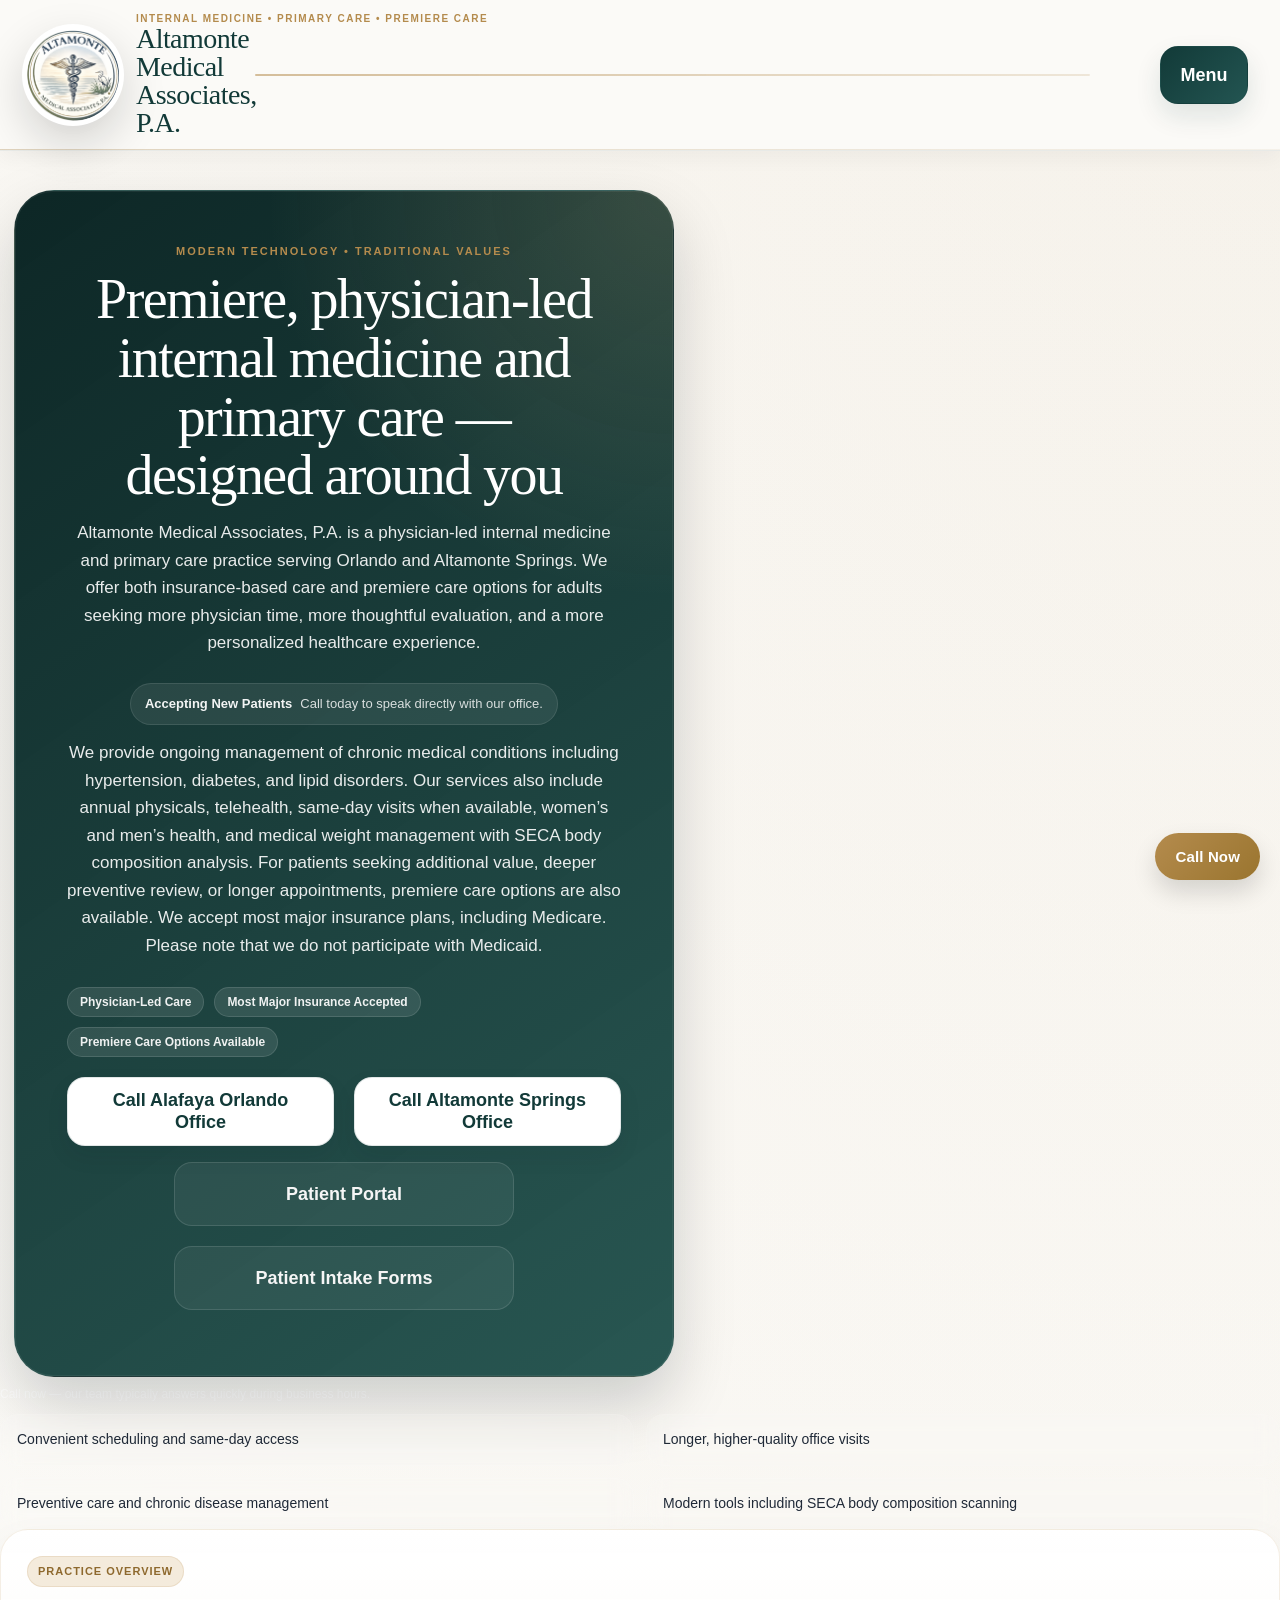
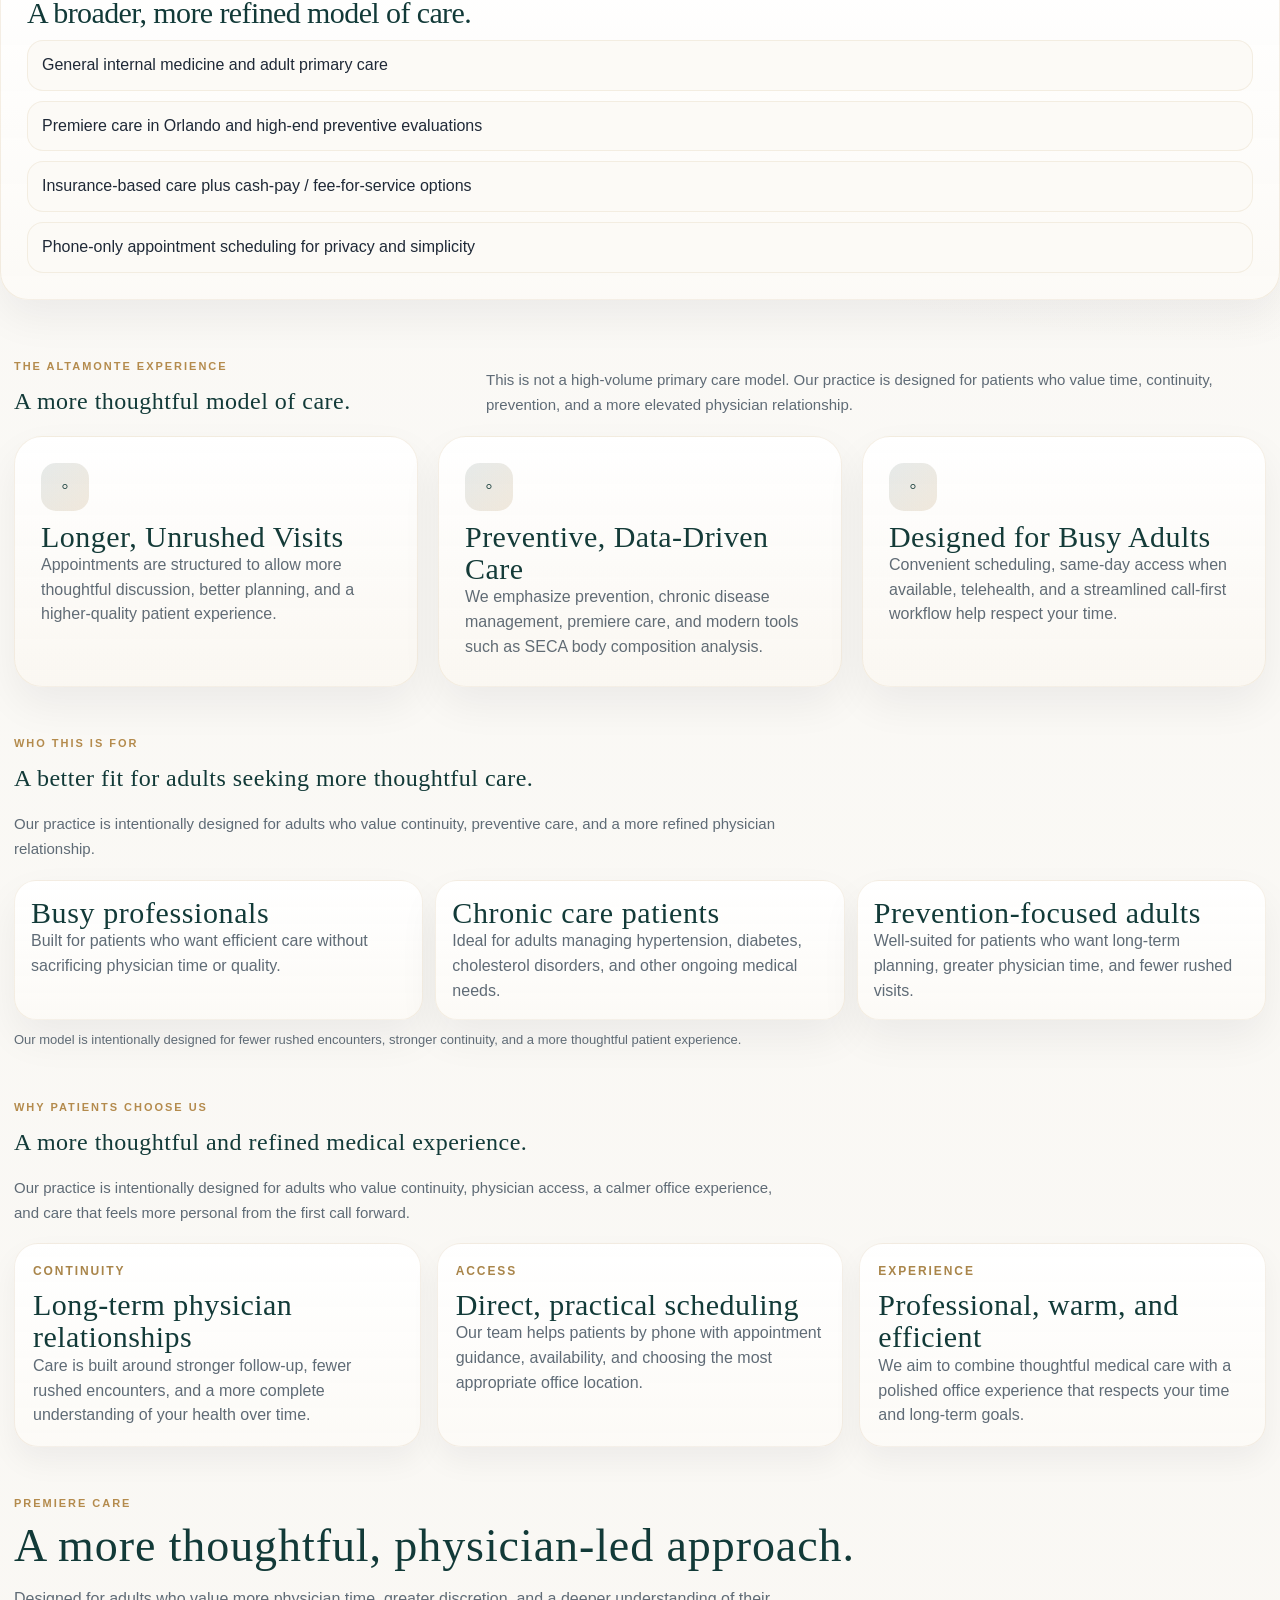
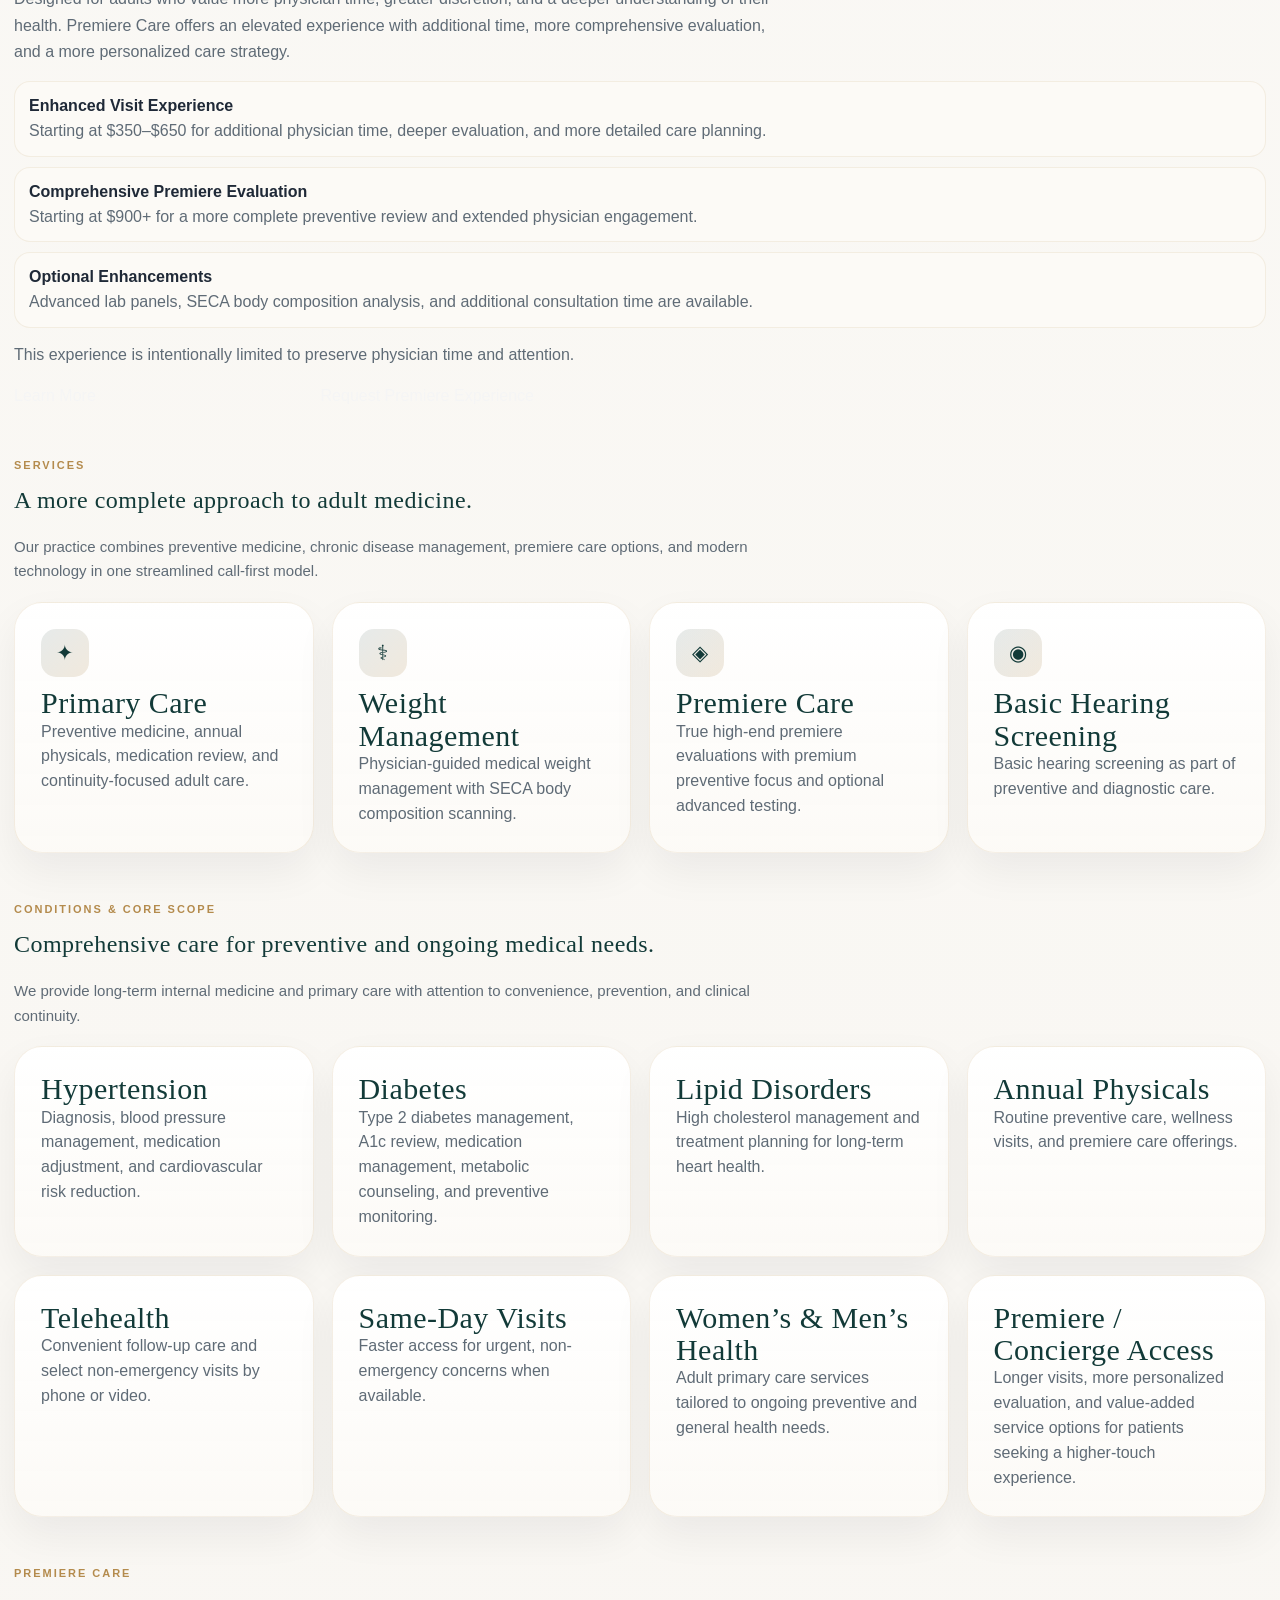
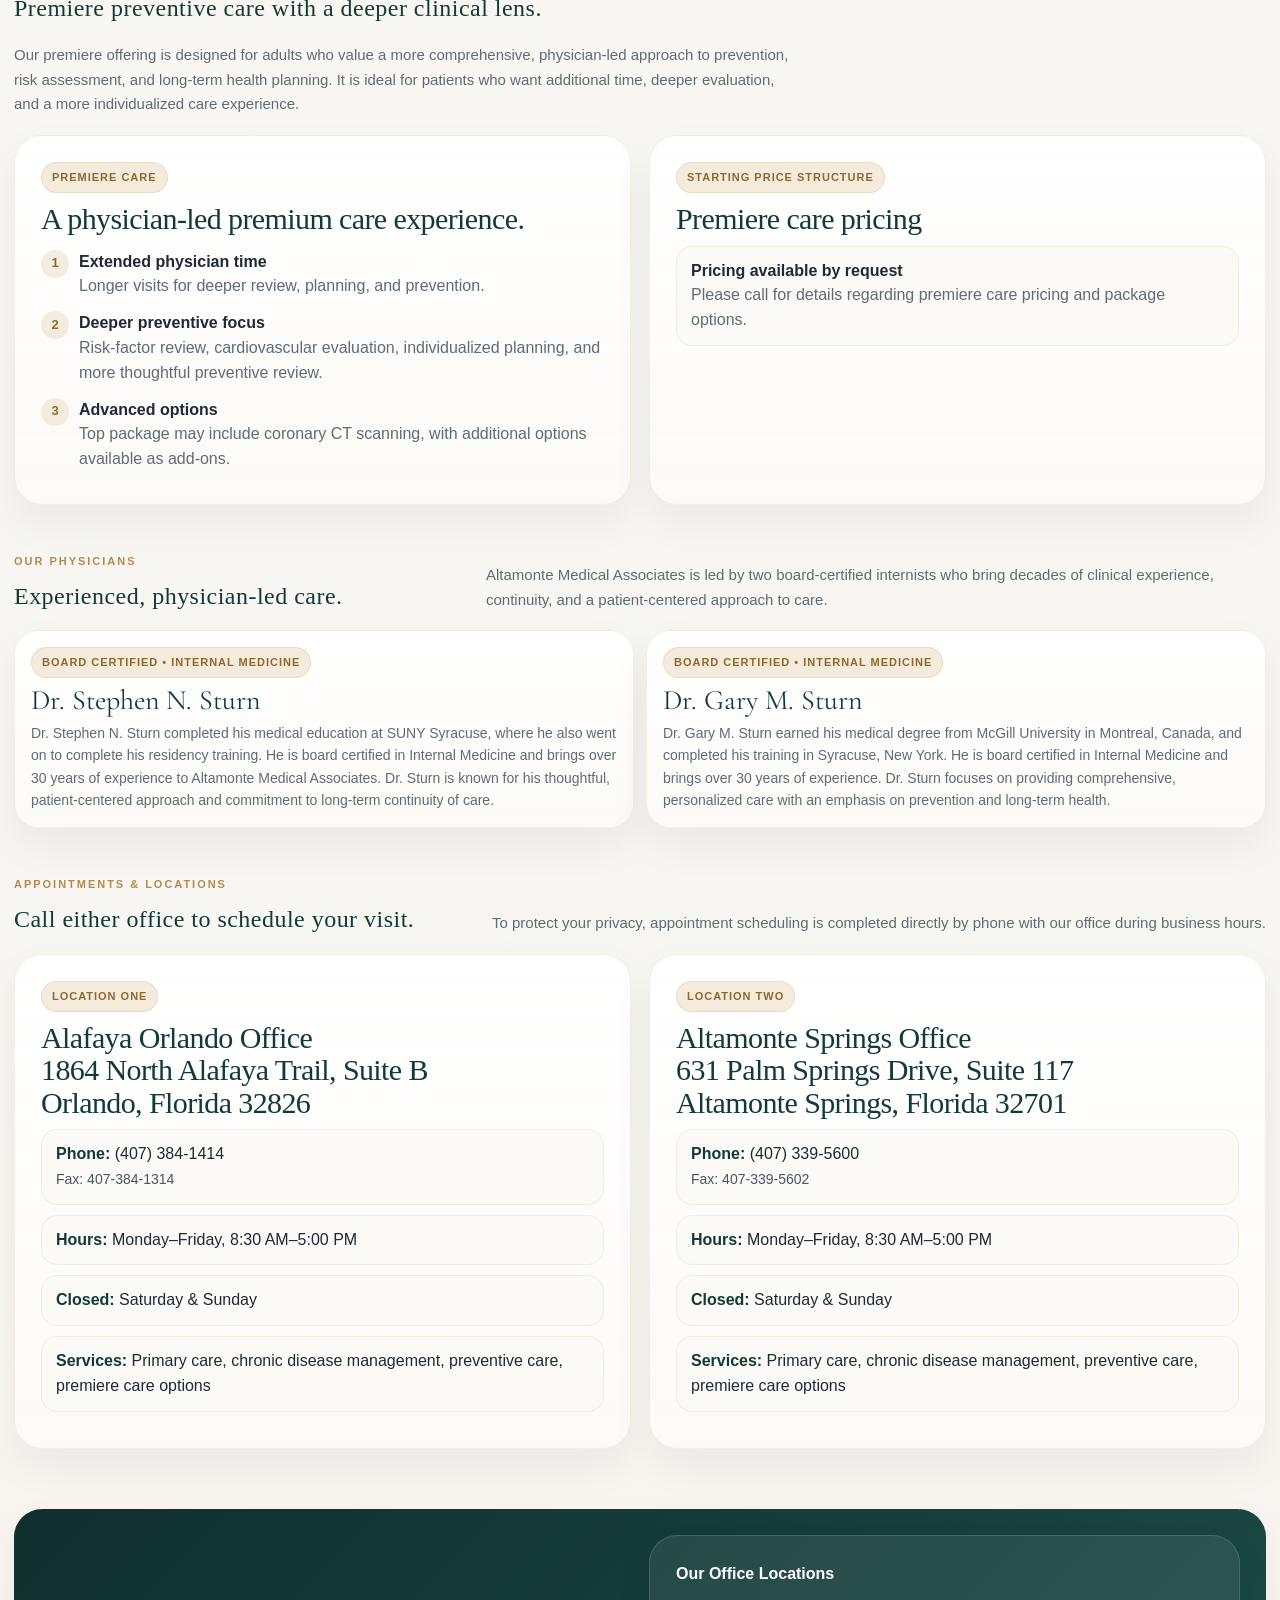
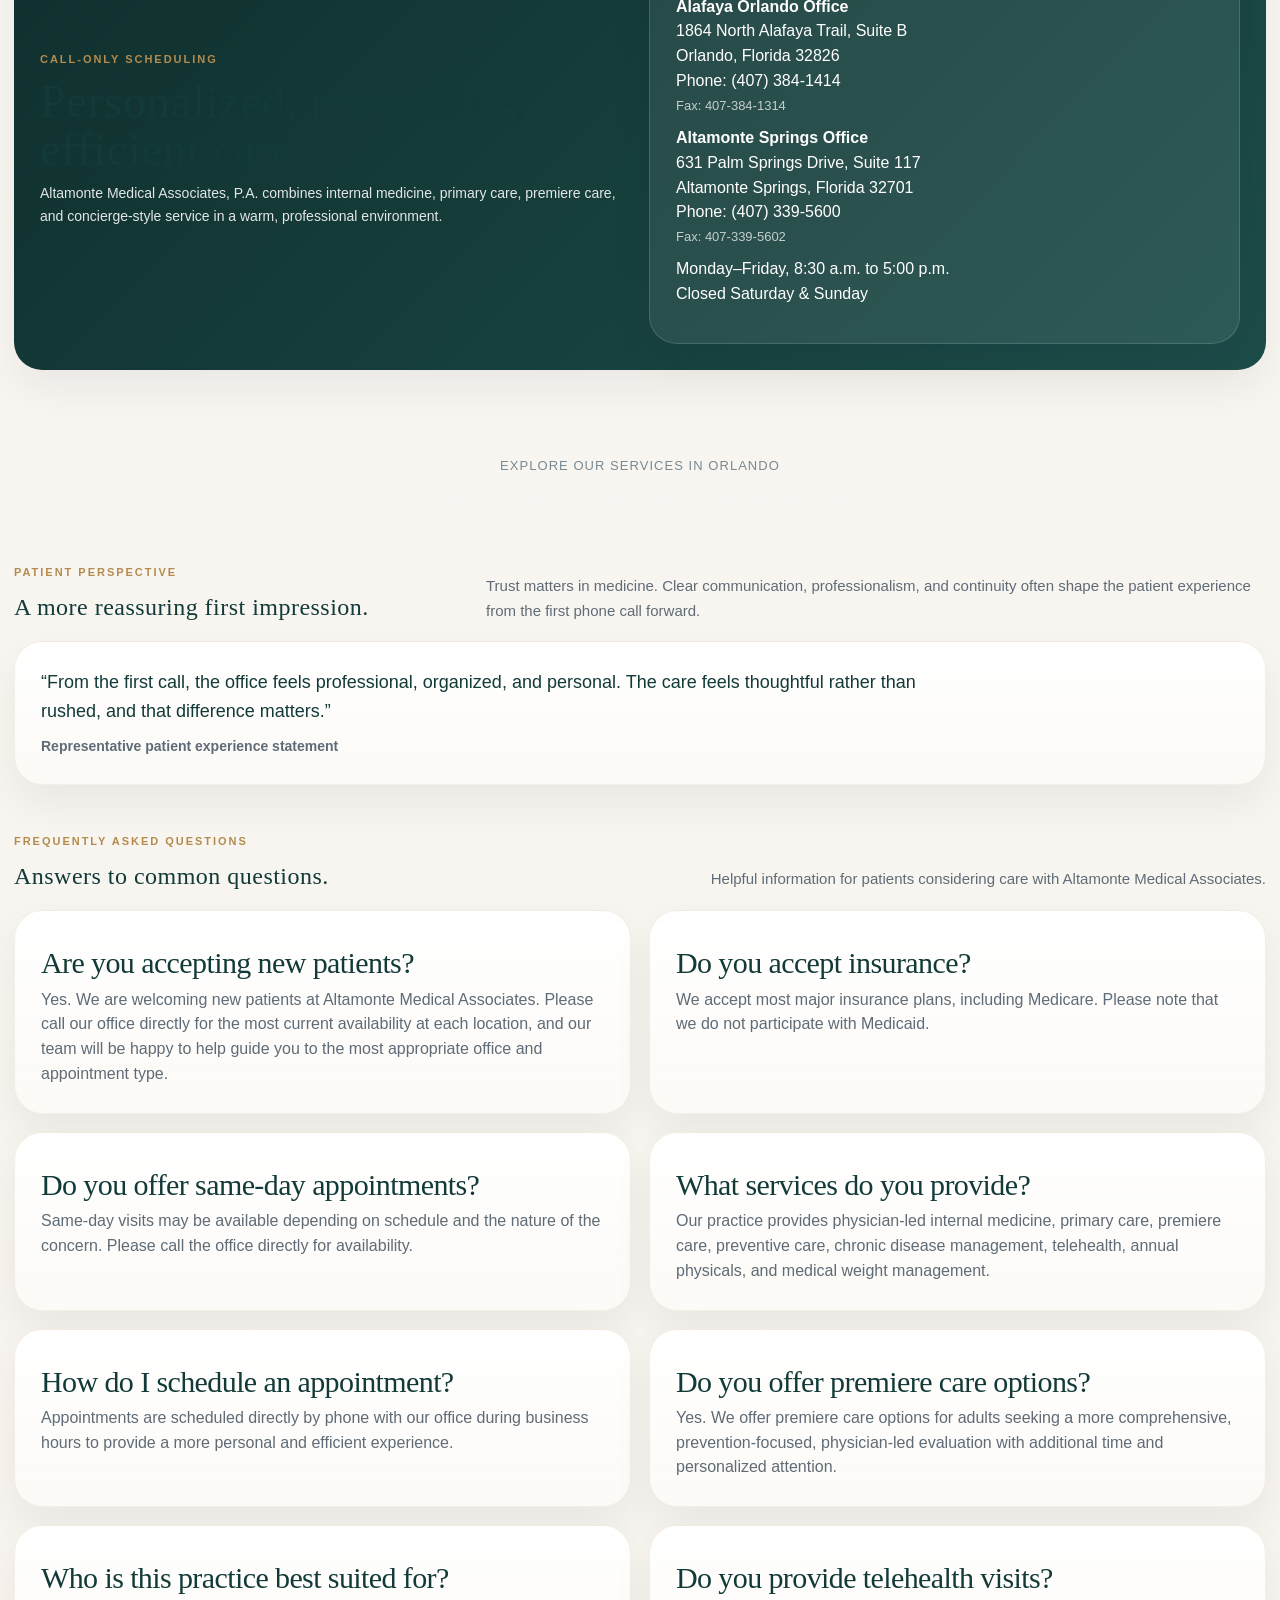
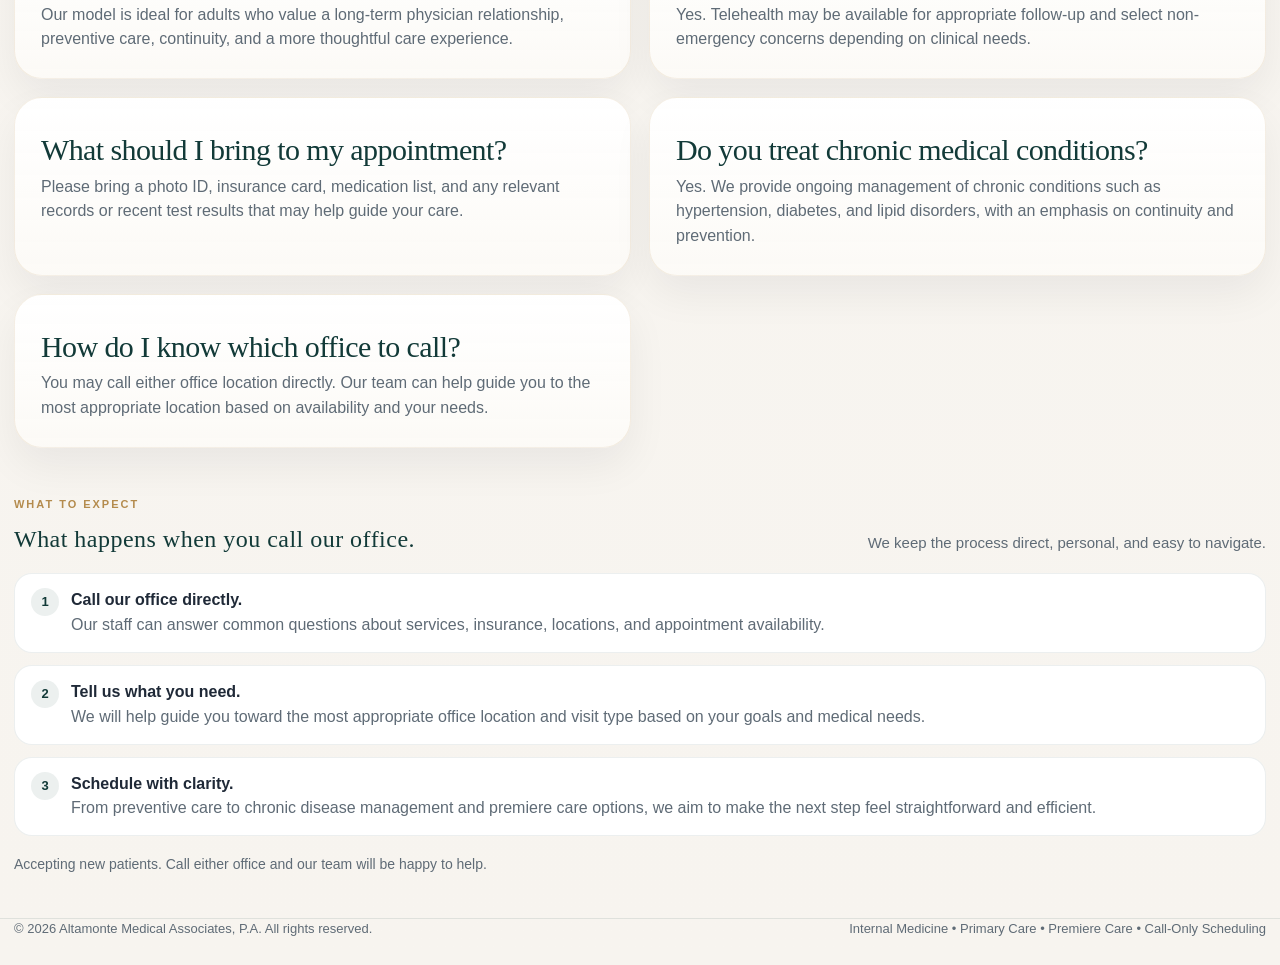
==== commit 94d9a67c: "Add files via upload" ====
--- a/index.html
+++ b/index.html
@@ -3297,6 +3297,7 @@
 <a href="#locations">Locations</a>
 <a href="billing-inquiries.html">Billing Inquiries</a>
 <a href="contact-us.html">Contact Us</a>
+<a href="patient-portal.html">Patient Portal</a>
 <a class="learn-more-btn boxed-link" href="intake-forms.html">Patient Intake Forms</a>
 </div>
 <button aria-label="Open menu" class="menu-toggle" onclick="toggleMobileMenu()" type="button">Menu</button>
@@ -3317,6 +3318,7 @@
 <a href="contact-us.html">Contact Us</a>
 <a href="index.html#what-to-expect">What To Expect</a>
 <a href="intake-forms.html">Patient Intake Forms</a>
+<a href="patient-portal.html">Patient Portal — Patient Ally</a>
 <a href="index.html#faq">Frequently Asked Questions</a>
 <a href="notice-of-privacy.html">Notice of Privacy Practices</a>
 </div>
@@ -3344,7 +3346,7 @@
 <a href="tel:14073395600">Call Altamonte Springs Office</a>
 </div>
 <div class="hero-actions">
-<a class="hero-cta-btn" href="#services">Learn More</a>
+<a class="hero-cta-btn" href="patient-portal.html">Patient Portal</a>
 <a class="hero-cta-btn" href="intake-forms.html">Patient Intake Forms</a>
 </div>
 <div class="hero-learn">
